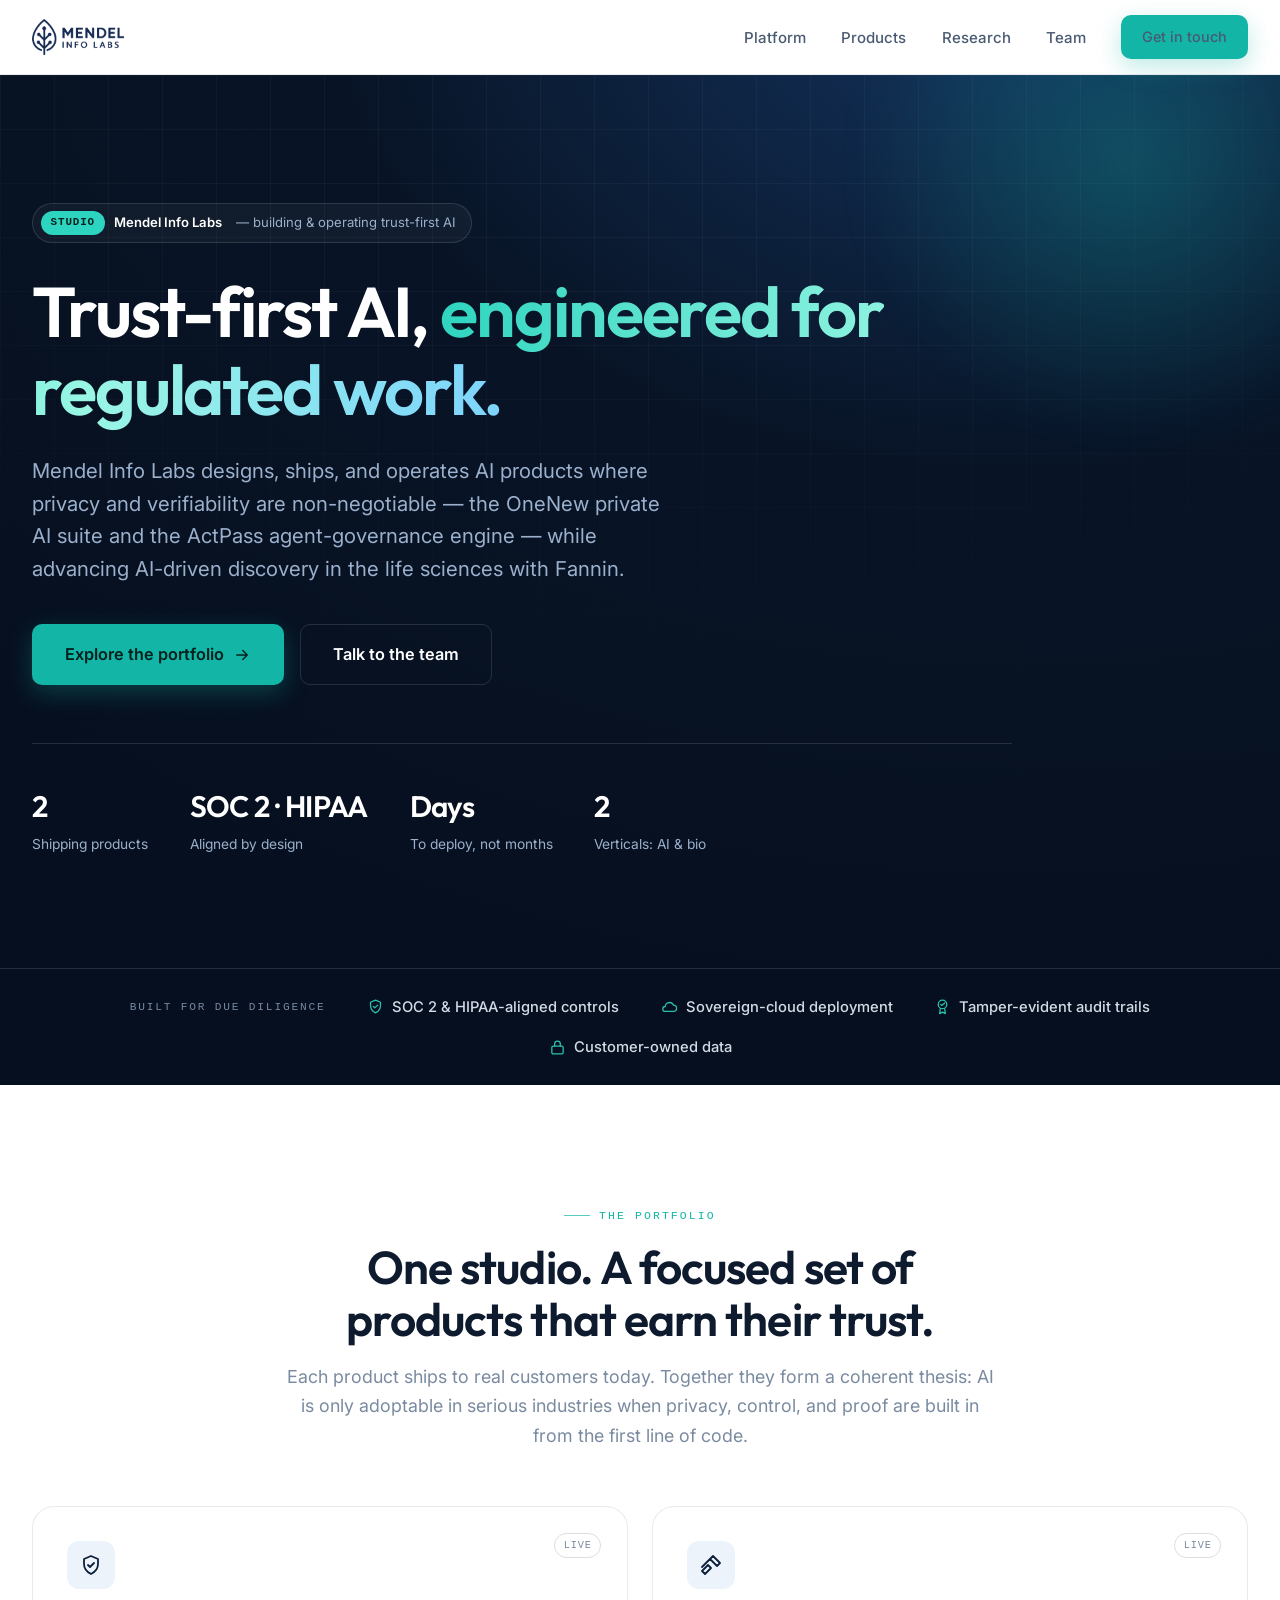
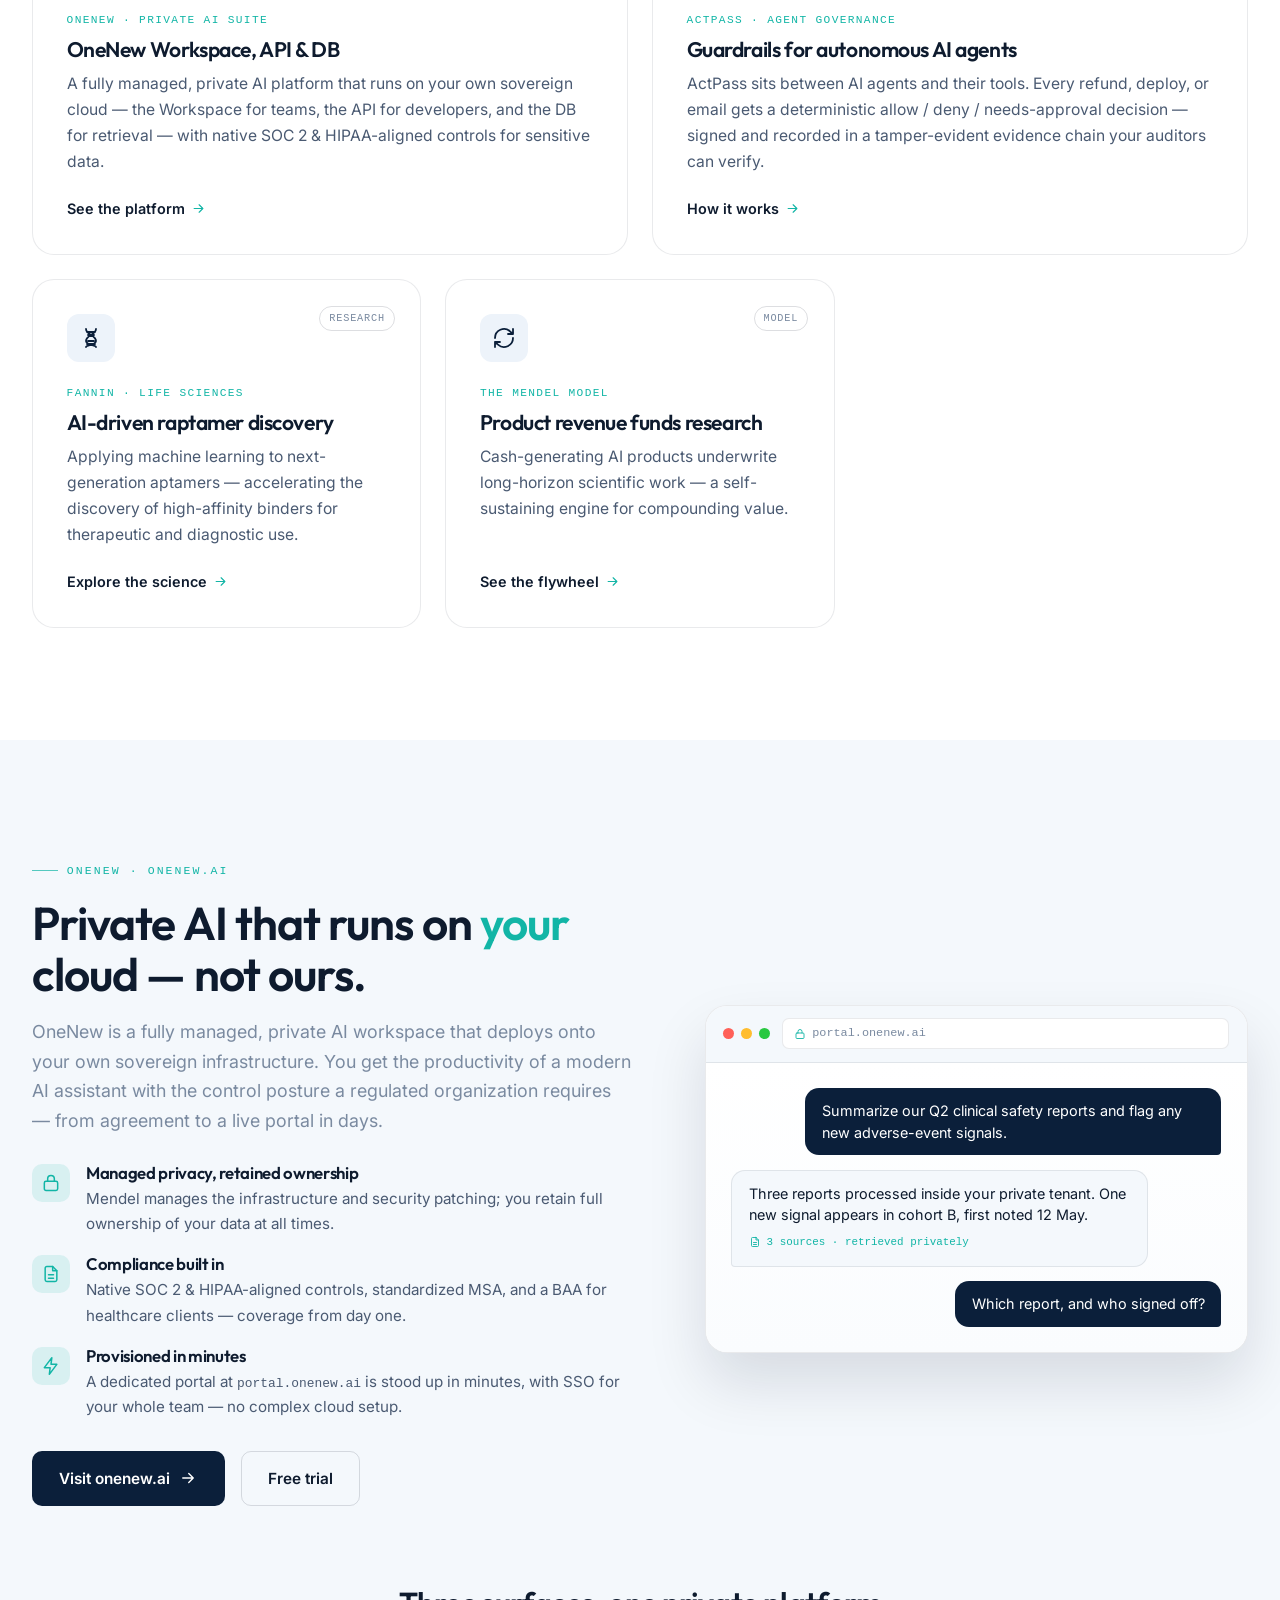
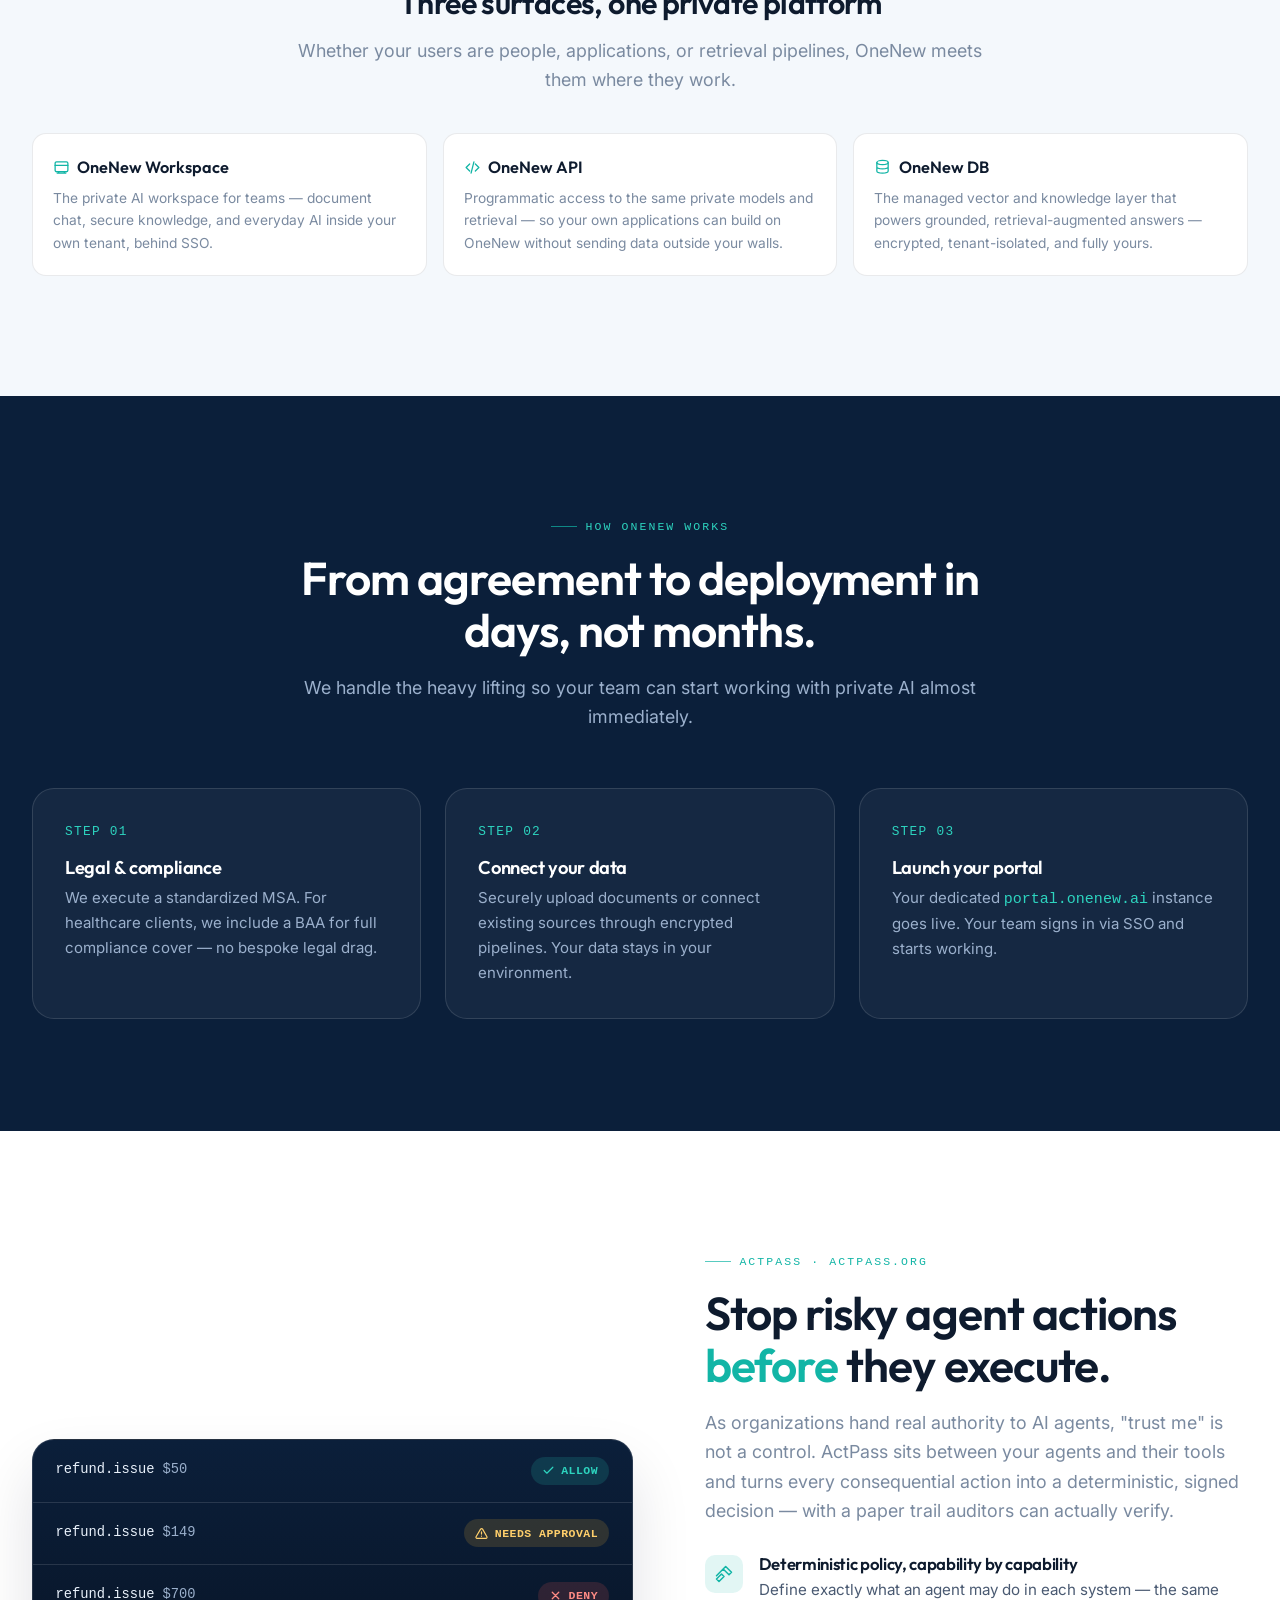
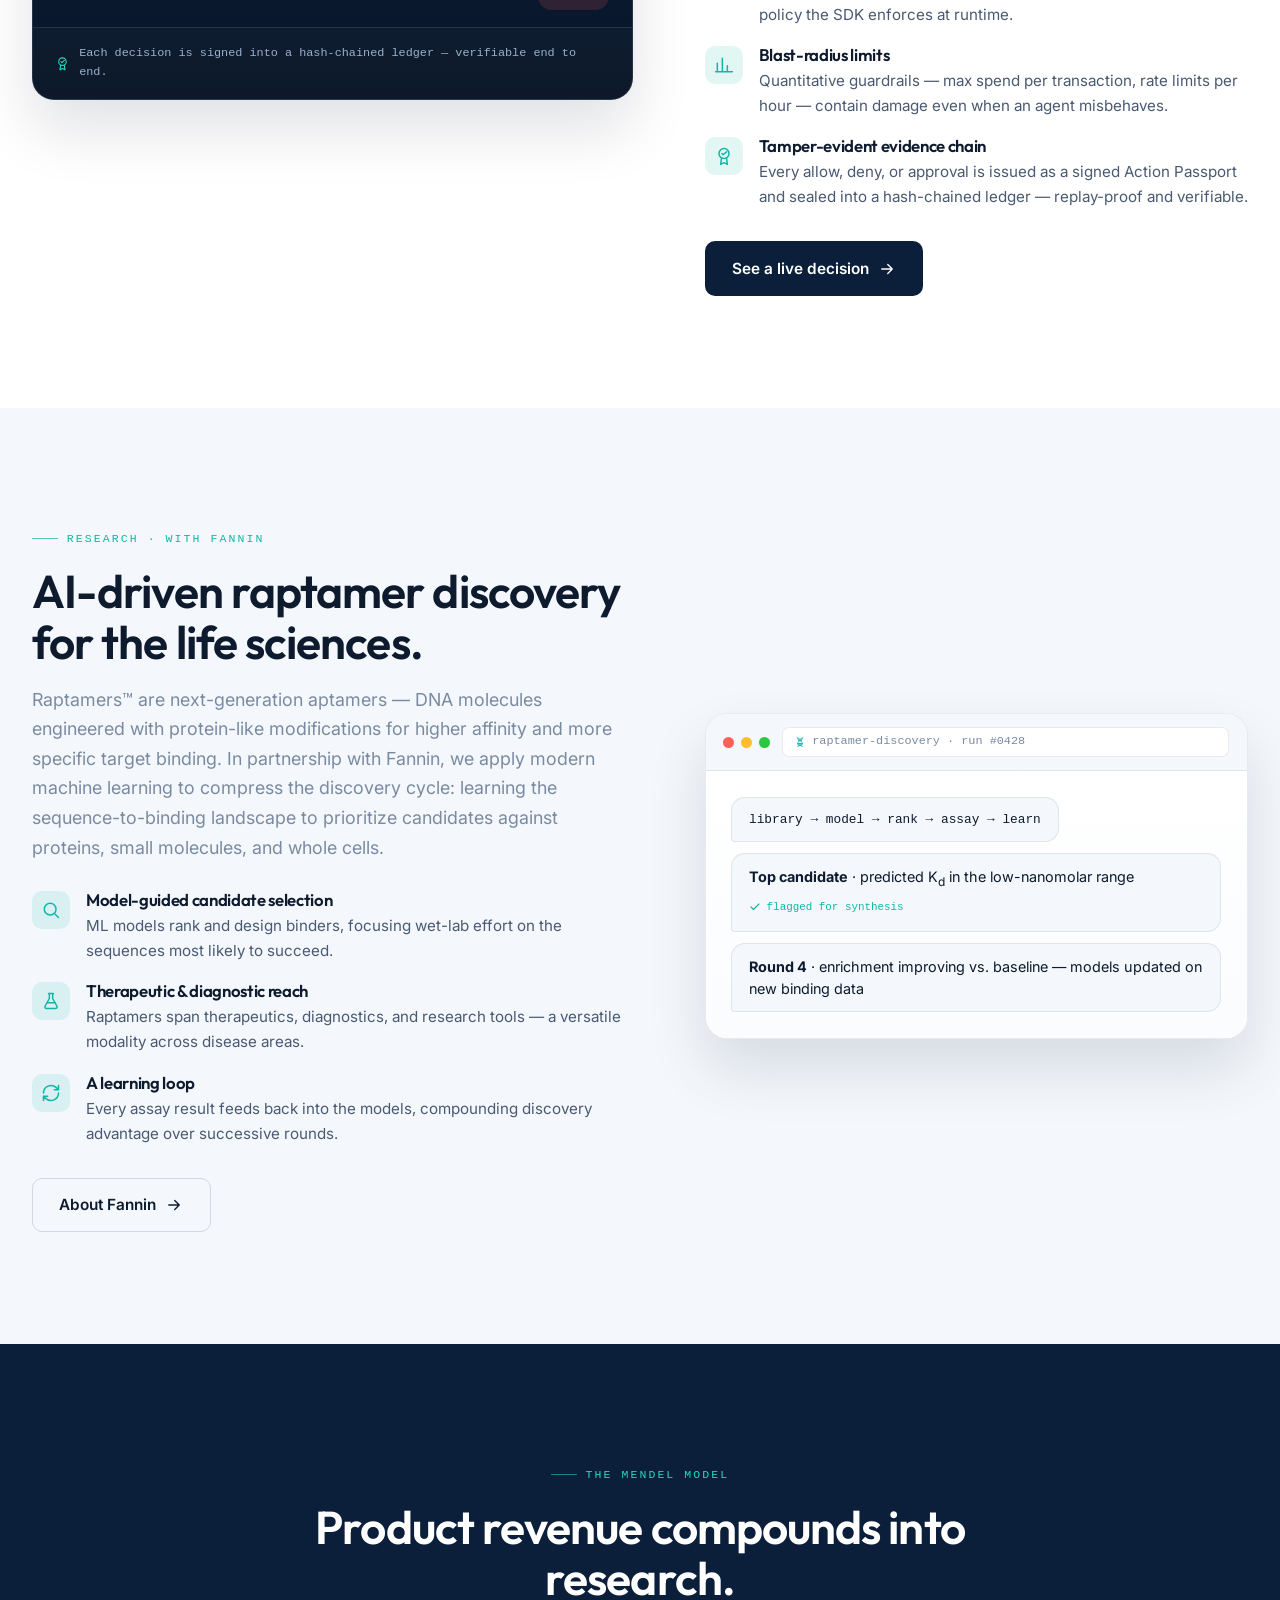
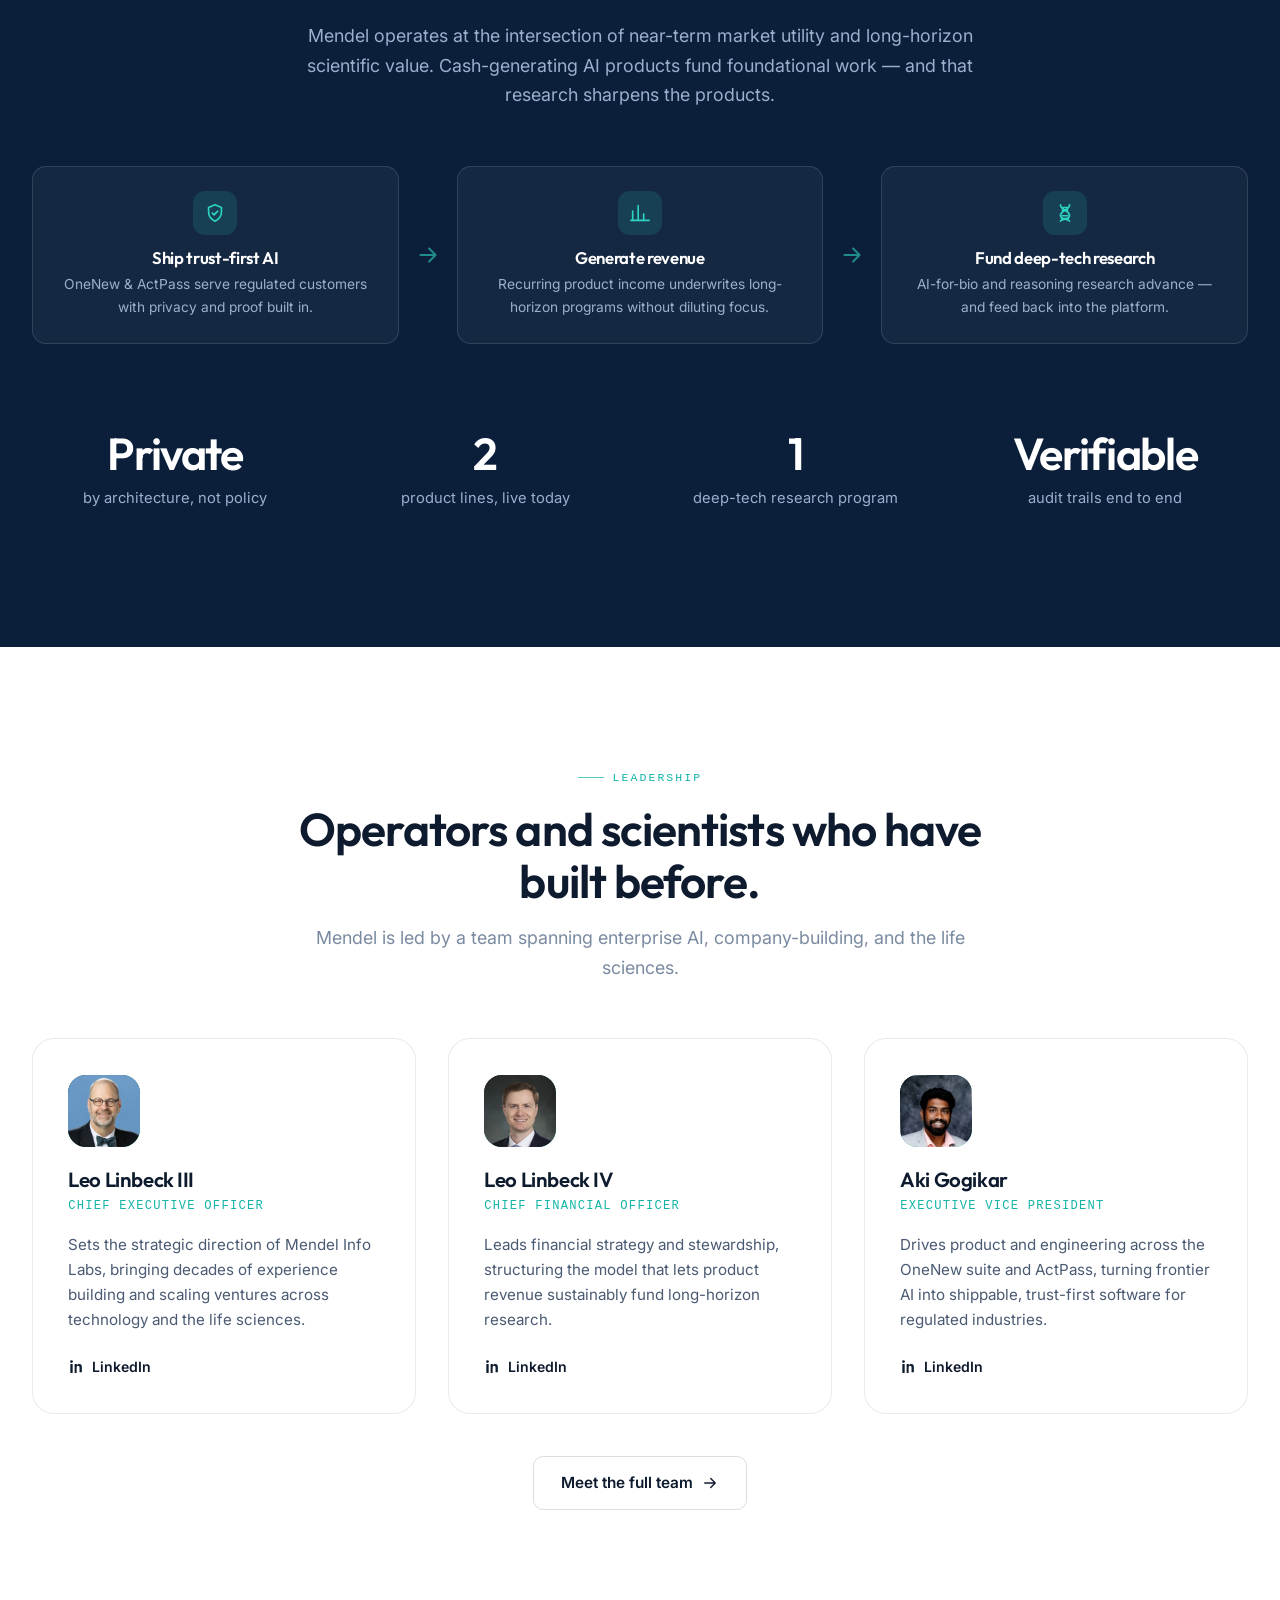
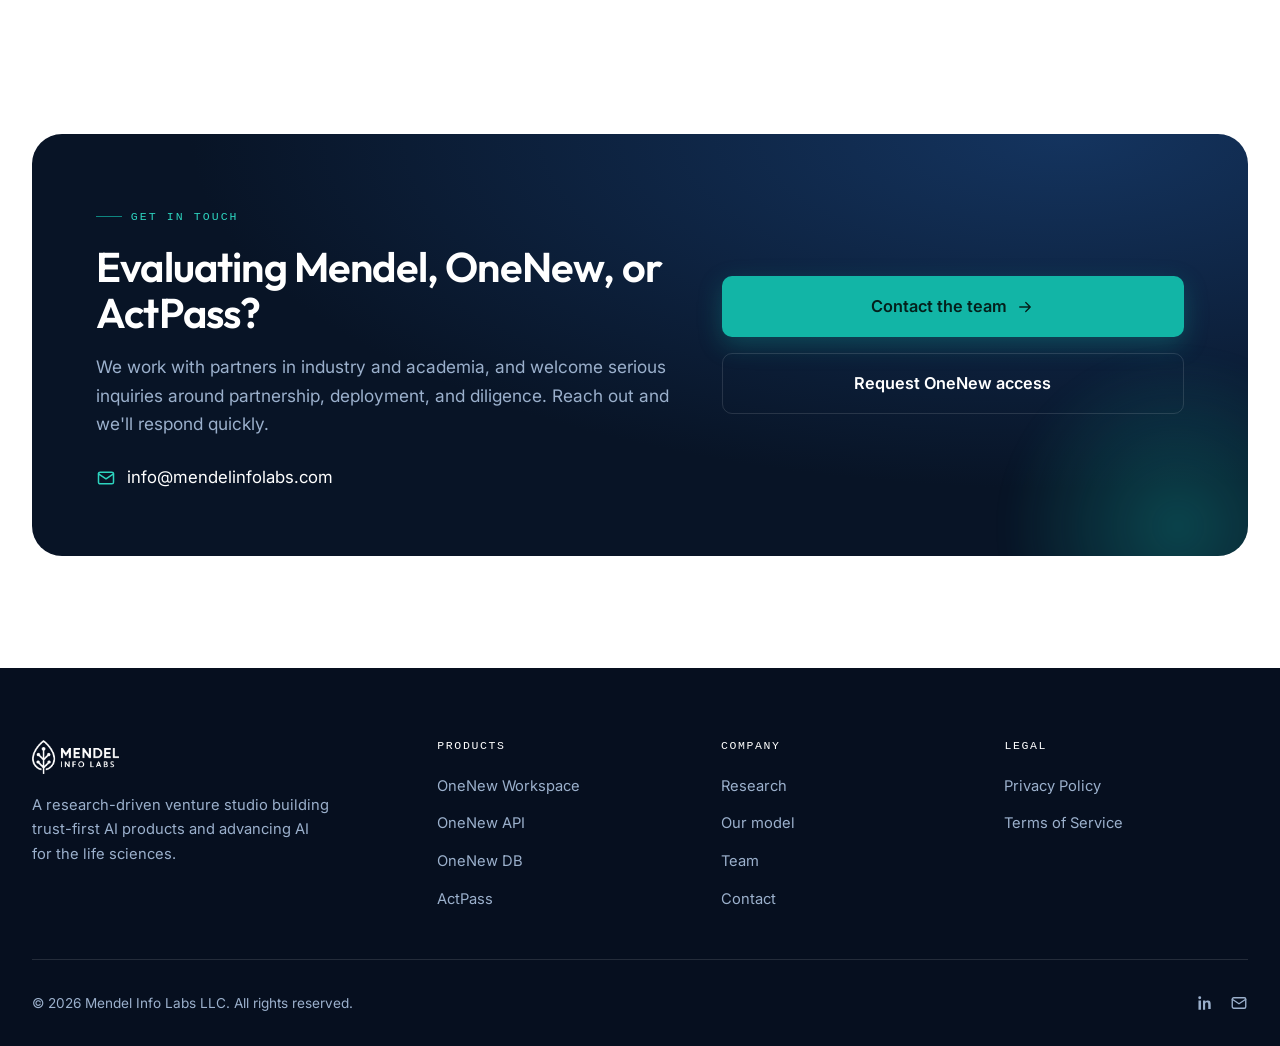
==== index.html @ 94ed28a3 "Fix hero product count and add Privacy/Terms pages - Hero stat said '3 Shipping products' while the " ====
<!DOCTYPE html>
<html lang="en">

<head>
    <meta charset="UTF-8">
    <meta name="viewport" content="width=device-width, initial-scale=1.0">
    <title>Mendel Info Labs — Private AI & Deep-Tech Bio Ventures</title>
    <meta name="description"
        content="Mendel Info Labs builds and operates trust-first AI products — the OneNew private AI suite and ActPass AI-agent governance — and advances AI-driven raptamer discovery with Fannin. Research funded by product revenue.">
    <meta property="og:title" content="Mendel Info Labs — Private AI & Deep-Tech Bio Ventures">
    <meta property="og:description"
        content="A research-driven venture studio building trust-first AI products and advancing AI for the life sciences.">
    <meta property="og:type" content="website">
    <link rel="stylesheet" href="style.css">
    <link rel="icon" type="image/png" href="favicon.png">
    <link rel="apple-touch-icon" href="apple-touch-icon.png">
    <link rel="preconnect" href="https://fonts.googleapis.com">
    <link rel="preconnect" href="https://fonts.gstatic.com" crossorigin>
    <link
        href="https://fonts.googleapis.com/css2?family=Inter:wght@300;400;500;600;700&family=Outfit:wght@400;500;600;700&display=swap"
        rel="stylesheet">
</head>

<body>
    <!-- ===== SVG icon sprite ===== -->
    <svg width="0" height="0" style="position:absolute" aria-hidden="true">
        <defs>
            <symbol id="i-shield" viewBox="0 0 24 24" fill="none" stroke="currentColor" stroke-width="1.8" stroke-linecap="round" stroke-linejoin="round"><path d="M12 3l7 3v5c0 4.5-3 8-7 10-4-2-7-5.5-7-10V6l7-3z"/><path d="M9 12l2 2 4-4"/></symbol>
            <symbol id="i-workspace" viewBox="0 0 24 24" fill="none" stroke="currentColor" stroke-width="1.8" stroke-linecap="round" stroke-linejoin="round"><rect x="3" y="4" width="18" height="14" rx="2"/><path d="M3 9h18M8 18v2M16 18v2M6 20h12"/></symbol>
            <symbol id="i-api" viewBox="0 0 24 24" fill="none" stroke="currentColor" stroke-width="1.8" stroke-linecap="round" stroke-linejoin="round"><path d="M8 7l-5 5 5 5M16 7l5 5-5 5M14 4l-4 16"/></symbol>
            <symbol id="i-db" viewBox="0 0 24 24" fill="none" stroke="currentColor" stroke-width="1.8" stroke-linecap="round" stroke-linejoin="round"><ellipse cx="12" cy="5" rx="8" ry="3"/><path d="M4 5v6c0 1.66 3.58 3 8 3s8-1.34 8-3V5M4 11v6c0 1.66 3.58 3 8 3s8-1.34 8-3v-6"/></symbol>
            <symbol id="i-gavel" viewBox="0 0 24 24" fill="none" stroke="currentColor" stroke-width="1.8" stroke-linecap="round" stroke-linejoin="round"><path d="M14 3l7 7-3 3-7-7 3-3zM11 6l-8 8M9 12l3 3-6 6-3-3 6-6z"/></symbol>
            <symbol id="i-dna" viewBox="0 0 24 24" fill="none" stroke="currentColor" stroke-width="1.8" stroke-linecap="round" stroke-linejoin="round"><path d="M7 3c0 6 10 6 10 12M17 3c0 6-10 6-10 12M7 21c0-2 10-2 10-6M17 21c0-2-10-2-10-6M8 6h8M9 9h6M9 15h6M8 18h8"/></symbol>
            <symbol id="i-lock" viewBox="0 0 24 24" fill="none" stroke="currentColor" stroke-width="1.8" stroke-linecap="round" stroke-linejoin="round"><rect x="4" y="10" width="16" height="11" rx="2"/><path d="M8 10V7a4 4 0 018 0v3"/></symbol>
            <symbol id="i-cloud" viewBox="0 0 24 24" fill="none" stroke="currentColor" stroke-width="1.8" stroke-linecap="round" stroke-linejoin="round"><path d="M17.5 19a4.5 4.5 0 000-9 6 6 0 00-11.5 2A3.5 3.5 0 006 19h11.5z"/></symbol>
            <symbol id="i-bolt" viewBox="0 0 24 24" fill="none" stroke="currentColor" stroke-width="1.8" stroke-linecap="round" stroke-linejoin="round"><path d="M13 2L4 14h7l-1 8 9-12h-7l1-8z"/></symbol>
            <symbol id="i-key" viewBox="0 0 24 24" fill="none" stroke="currentColor" stroke-width="1.8" stroke-linecap="round" stroke-linejoin="round"><circle cx="8" cy="15" r="4"/><path d="M10.8 12.2L20 3M17 6l2 2M14 9l2 2"/></symbol>
            <symbol id="i-doc" viewBox="0 0 24 24" fill="none" stroke="currentColor" stroke-width="1.8" stroke-linecap="round" stroke-linejoin="round"><path d="M14 3H7a2 2 0 00-2 2v14a2 2 0 002 2h10a2 2 0 002-2V8l-5-5z"/><path d="M14 3v5h5M9 13h6M9 17h6"/></symbol>
            <symbol id="i-search" viewBox="0 0 24 24" fill="none" stroke="currentColor" stroke-width="1.8" stroke-linecap="round" stroke-linejoin="round"><circle cx="11" cy="11" r="7"/><path d="M21 21l-4-4"/></symbol>
            <symbol id="i-link" viewBox="0 0 24 24" fill="none" stroke="currentColor" stroke-width="1.8" stroke-linecap="round" stroke-linejoin="round"><path d="M10 13a5 5 0 007 0l3-3a5 5 0 00-7-7l-1.5 1.5M14 11a5 5 0 00-7 0l-3 3a5 5 0 007 7l1.5-1.5"/></symbol>
            <symbol id="i-check" viewBox="0 0 24 24" fill="none" stroke="currentColor" stroke-width="2.2" stroke-linecap="round" stroke-linejoin="round"><path d="M20 6L9 17l-5-5"/></symbol>
            <symbol id="i-warn" viewBox="0 0 24 24" fill="none" stroke="currentColor" stroke-width="2.2" stroke-linecap="round" stroke-linejoin="round"><path d="M12 9v4M12 17h.01M10.3 3.9L2 18a2 2 0 001.7 3h16.6a2 2 0 001.7-3L14 3.9a2 2 0 00-3.5 0z"/></symbol>
            <symbol id="i-x" viewBox="0 0 24 24" fill="none" stroke="currentColor" stroke-width="2.4" stroke-linecap="round" stroke-linejoin="round"><path d="M18 6L6 18M6 6l12 12"/></symbol>
            <symbol id="i-seal" viewBox="0 0 24 24" fill="none" stroke="currentColor" stroke-width="1.8" stroke-linecap="round" stroke-linejoin="round"><circle cx="12" cy="9" r="6"/><path d="M9 14.5L8 22l4-2 4 2-1-7.5M9.5 9l1.5 1.5L15 7"/></symbol>
            <symbol id="i-arrow" viewBox="0 0 24 24" fill="none" stroke="currentColor" stroke-width="1.8" stroke-linecap="round" stroke-linejoin="round"><path d="M5 12h14M13 6l6 6-6 6"/></symbol>
            <symbol id="i-mail" viewBox="0 0 24 24" fill="none" stroke="currentColor" stroke-width="1.8" stroke-linecap="round" stroke-linejoin="round"><rect x="3" y="5" width="18" height="14" rx="2"/><path d="M3 7l9 6 9-6"/></symbol>
            <symbol id="i-menu" viewBox="0 0 24 24" fill="none" stroke="currentColor" stroke-width="2" stroke-linecap="round"><path d="M4 7h16M4 12h16M4 17h16"/></symbol>
            <symbol id="i-flask" viewBox="0 0 24 24" fill="none" stroke="currentColor" stroke-width="1.8" stroke-linecap="round" stroke-linejoin="round"><path d="M9 3h6M10 3v6L5 18a2 2 0 002 3h10a2 2 0 002-3l-5-9V3"/><path d="M7.5 14h9"/></symbol>
            <symbol id="i-chart" viewBox="0 0 24 24" fill="none" stroke="currentColor" stroke-width="1.8" stroke-linecap="round" stroke-linejoin="round"><path d="M4 20V10M10 20V4M16 20v-7M22 20H2"/></symbol>
            <symbol id="i-users" viewBox="0 0 24 24" fill="none" stroke="currentColor" stroke-width="1.8" stroke-linecap="round" stroke-linejoin="round"><circle cx="9" cy="8" r="3.5"/><path d="M3 20a6 6 0 0112 0M16 5.5a3.5 3.5 0 010 6.5M18 20a6 6 0 00-3-5"/></symbol>
            <symbol id="i-li" viewBox="0 0 24 24" fill="currentColor"><path d="M6.94 5A1.94 1.94 0 113 5a1.94 1.94 0 013.94 0zM3.3 8.5h3.28V21H3.3V8.5zM9.36 8.5h3.14v1.71h.05c.44-.83 1.5-1.71 3.1-1.71 3.32 0 3.93 2.18 3.93 5v6.5h-3.28v-5.76c0-1.37-.02-3.14-1.91-3.14-1.92 0-2.21 1.5-2.21 3.04V21H9.36V8.5z"/></symbol>
            <symbol id="i-refresh" viewBox="0 0 24 24" fill="none" stroke="currentColor" stroke-width="1.8" stroke-linecap="round" stroke-linejoin="round"><path d="M3 12a9 9 0 0115-6.7L21 8M21 3v5h-5M21 12a9 9 0 01-15 6.7L3 16M3 21v-5h5"/></symbol>
        </defs>
    </svg>

    <header id="site-header">
        <nav class="container">
            <a href="index.html" class="logo" aria-label="Mendel Info Labs home">
                <img src="logo.png" alt="Mendel Info Labs">
            </a>
            <button class="nav-toggle" id="nav-toggle" aria-label="Toggle menu" aria-expanded="false">
                <svg><use href="#i-menu"/></svg>
            </button>
            <ul class="nav-links" id="nav-links">
                <li><a href="#platform">Platform</a></li>
                <li><a href="#products">Products</a></li>
                <li><a href="#research">Research</a></li>
                <li><a href="team.html">Team</a></li>
                <li><a href="#contact" class="btn btn-primary">Get in touch</a></li>
            </ul>
        </nav>
    </header>

    <main>
        <!-- ===== HERO ===== -->
        <section class="hero">
            <div class="container">
                <div class="hero-inner">
                    <span class="hero-badge">
                        <span class="tag">Studio</span>
                        <b>Mendel Info Labs</b><span class="badge-tail">&nbsp;— building &amp; operating trust-first AI</span>
                    </span>
                    <h1>Trust-first AI, <span class="grad">engineered for regulated work.</span></h1>
                    <p class="lead">Mendel Info Labs designs, ships, and operates AI products where privacy and
                        verifiability are non-negotiable — the OneNew private AI suite and the ActPass agent-governance
                        engine — while advancing AI-driven discovery in the life sciences with Fannin.</p>
                    <div class="hero-btns">
                        <a href="#products" class="btn btn-primary btn-lg">Explore the portfolio <svg><use href="#i-arrow"/></svg></a>
                        <a href="#contact" class="btn btn-ghost btn-lg">Talk to the team</a>
                    </div>
                    <div class="hero-meta">
                        <div class="item"><div class="k">2</div><div class="v">Shipping products</div></div>
                        <div class="item"><div class="k">SOC&nbsp;2 · HIPAA</div><div class="v">Aligned by design</div></div>
                        <div class="item"><div class="k">Days</div><div class="v">To deploy, not months</div></div>
                        <div class="item"><div class="k">2</div><div class="v">Verticals: AI &amp; bio</div></div>
                    </div>
                </div>
            </div>
        </section>

        <!-- ===== TRUST STRIP ===== -->
        <div class="trust">
            <div class="container">
                <span class="lbl">Built for due diligence</span>
                <span class="badge"><svg><use href="#i-shield"/></svg> SOC 2 &amp; HIPAA-aligned controls</span>
                <span class="badge"><svg><use href="#i-cloud"/></svg> Sovereign-cloud deployment</span>
                <span class="badge"><svg><use href="#i-seal"/></svg> Tamper-evident audit trails</span>
                <span class="badge"><svg><use href="#i-lock"/></svg> Customer-owned data</span>
            </div>
        </div>

        <!-- ===== PORTFOLIO ===== -->
        <section id="products" class="section">
            <div class="container">
                <div class="section-head center reveal">
                    <span class="eyebrow">The portfolio</span>
                    <h2>One studio. A focused set of products that earn their trust.</h2>
                    <p>Each product ships to real customers today. Together they form a coherent thesis: AI is only
                        adoptable in serious industries when privacy, control, and proof are built in from the first line
                        of code.</p>
                </div>
                <div class="portfolio-grid">
                    <a href="#platform" class="pf-card wide reveal">
                        <span class="pf-tag">Live</span>
                        <div class="pf-icon"><svg><use href="#i-shield"/></svg></div>
                        <span class="kicker">OneNew · Private AI Suite</span>
                        <h3>OneNew Workspace, API &amp; DB</h3>
                        <p>A fully managed, private AI platform that runs on your own sovereign cloud — the Workspace for
                            teams, the API for developers, and the DB for retrieval — with native SOC 2 &amp;
                            HIPAA-aligned controls for sensitive data.</p>
                        <span class="pf-foot">See the platform <svg><use href="#i-arrow"/></svg></span>
                    </a>
                    <a href="#actpass" class="pf-card wide reveal">
                        <span class="pf-tag">Live</span>
                        <div class="pf-icon"><svg><use href="#i-gavel"/></svg></div>
                        <span class="kicker">ActPass · Agent Governance</span>
                        <h3>Guardrails for autonomous AI agents</h3>
                        <p>ActPass sits between AI agents and their tools. Every refund, deploy, or email gets a
                            deterministic allow / deny / needs-approval decision — signed and recorded in a
                            tamper-evident evidence chain your auditors can verify.</p>
                        <span class="pf-foot">How it works <svg><use href="#i-arrow"/></svg></span>
                    </a>
                    <a href="#research" class="pf-card reveal">
                        <span class="pf-tag">Research</span>
                        <div class="pf-icon"><svg><use href="#i-dna"/></svg></div>
                        <span class="kicker">Fannin · Life Sciences</span>
                        <h3>AI-driven raptamer discovery</h3>
                        <p>Applying machine learning to next-generation aptamers — accelerating the discovery of
                            high-affinity binders for therapeutic and diagnostic use.</p>
                        <span class="pf-foot">Explore the science <svg><use href="#i-arrow"/></svg></span>
                    </a>
                    <a href="#model" class="pf-card reveal">
                        <span class="pf-tag">Model</span>
                        <div class="pf-icon"><svg><use href="#i-refresh"/></svg></div>
                        <span class="kicker">The Mendel model</span>
                        <h3>Product revenue funds research</h3>
                        <p>Cash-generating AI products underwrite long-horizon scientific work — a self-sustaining engine
                            for compounding value.</p>
                        <span class="pf-foot">See the flywheel <svg><use href="#i-arrow"/></svg></span>
                    </a>
                </div>
            </div>
        </section>

        <!-- ===== ONENEW PLATFORM ===== -->
        <section id="platform" class="section" style="background:var(--bg-soft);">
            <div class="container">
                <div class="split">
                    <div class="split-text reveal">
                        <span class="eyebrow">OneNew · onenew.ai</span>
                        <h2 style="font-size:clamp(1.9rem,3.6vw,2.9rem);margin-bottom:1rem;">Private AI that runs on
                            <em style="font-style:normal;color:var(--teal);">your</em> cloud — not ours.</h2>
                        <p style="font-size:1.12rem;color:var(--muted);">OneNew is a fully managed, private AI workspace
                            that deploys onto your own sovereign infrastructure. You get the productivity of a modern AI
                            assistant with the control posture a regulated organization requires — from agreement to a
                            live portal in days.</p>
                        <div class="feature-list">
                            <div class="fl">
                                <div class="ic"><svg><use href="#i-lock"/></svg></div>
                                <div><h4>Managed privacy, retained ownership</h4><p>Mendel manages the infrastructure and
                                    security patching; you retain full ownership of your data at all times.</p></div>
                            </div>
                            <div class="fl">
                                <div class="ic"><svg><use href="#i-doc"/></svg></div>
                                <div><h4>Compliance built in</h4><p>Native SOC 2 &amp; HIPAA-aligned controls, standardized
                                    MSA, and a BAA for healthcare clients — coverage from day one.</p></div>
                            </div>
                            <div class="fl">
                                <div class="ic"><svg><use href="#i-bolt"/></svg></div>
                                <div><h4>Provisioned in minutes</h4><p>A dedicated portal at <code style="font-family:var(--font-mono);font-size:0.85em;">portal.onenew.ai</code>
                                    is stood up in minutes, with SSO for your whole team — no complex cloud setup.</p></div>
                            </div>
                        </div>
                        <div style="margin-top:2rem;display:flex;gap:1rem;flex-wrap:wrap;">
                            <a href="https://www.onenew.ai/" class="btn btn-dark" target="_blank" rel="noopener">Visit onenew.ai <svg><use href="#i-arrow"/></svg></a>
                            <a href="https://www.onenew.ai/demo" class="btn btn-ghost" target="_blank" rel="noopener">Free trial</a>
                        </div>
                    </div>
                    <div class="split-visual reveal">
                        <div class="window">
                            <div class="win-bar">
                                <div class="win-dots"><span></span><span></span><span></span></div>
                                <div class="win-url"><svg><use href="#i-lock"/></svg> portal.onenew.ai</div>
                            </div>
                            <div class="win-body">
                                <div class="bubble u">Summarize our Q2 clinical safety reports and flag any new adverse-event signals.</div>
                                <div class="bubble a">Three reports processed inside your private tenant. One new signal
                                    appears in cohort B, first noted 12 May.
                                    <span class="cite"><svg><use href="#i-doc"/></svg> 3 sources · retrieved privately</span>
                                </div>
                                <div class="bubble u">Which report, and who signed off?</div>
                            </div>
                        </div>
                    </div>
                </div>

                <!-- Sub-products -->
                <div style="margin-top:5rem;" class="reveal">
                    <div class="section-head center" style="margin-bottom:2.4rem;">
                        <h2 style="font-size:1.9rem;">Three surfaces, one private platform</h2>
                        <p>Whether your users are people, applications, or retrieval pipelines, OneNew meets them where
                            they work.</p>
                    </div>
                    <div class="subproducts">
                        <div class="subproduct">
                            <div class="nm"><svg><use href="#i-workspace"/></svg> OneNew Workspace</div>
                            <p>The private AI workspace for teams — document chat, secure knowledge, and everyday AI
                                inside your own tenant, behind SSO.</p>
                        </div>
                        <div class="subproduct">
                            <div class="nm"><svg><use href="#i-api"/></svg> OneNew API</div>
                            <p>Programmatic access to the same private models and retrieval — so your own applications can
                                build on OneNew without sending data outside your walls.</p>
                        </div>
                        <div class="subproduct">
                            <div class="nm"><svg><use href="#i-db"/></svg> OneNew DB</div>
                            <p>The managed vector and knowledge layer that powers grounded, retrieval-augmented answers —
                                encrypted, tenant-isolated, and fully yours.</p>
                        </div>
                    </div>
                </div>
            </div>
        </section>

        <!-- ===== ONENEW: HOW IT WORKS (dark) ===== -->
        <section class="section on-dark">
            <div class="container">
                <div class="section-head center reveal">
                    <span class="eyebrow">How OneNew works</span>
                    <h2>From agreement to deployment in days, not months.</h2>
                    <p>We handle the heavy lifting so your team can start working with private AI almost immediately.</p>
                </div>
                <div class="steps">
                    <div class="step reveal">
                        <div class="num">STEP 01</div>
                        <h4>Legal &amp; compliance</h4>
                        <p>We execute a standardized MSA. For healthcare clients, we include a BAA for full compliance
                            cover — no bespoke legal drag.</p>
                    </div>
                    <div class="step reveal">
                        <div class="num">STEP 02</div>
                        <h4>Connect your data</h4>
                        <p>Securely upload documents or connect existing sources through encrypted pipelines. Your data
                            stays in your environment.</p>
                    </div>
                    <div class="step reveal">
                        <div class="num">STEP 03</div>
                        <h4>Launch your portal</h4>
                        <p>Your dedicated <code style="font-family:var(--font-mono);color:var(--teal-bright);">portal.onenew.ai</code>
                            instance goes live. Your team signs in via SSO and starts working.</p>
                    </div>
                </div>
            </div>
        </section>

        <!-- ===== ACTPASS ===== -->
        <section id="actpass" class="section">
            <div class="container">
                <div class="split reverse">
                    <div class="split-visual reveal">
                        <div class="decision">
                            <div class="row">
                                <span><span class="action">refund.issue</span><span class="amt">$50</span></span>
                                <span class="verdict allow"><svg><use href="#i-check"/></svg> Allow</span>
                            </div>
                            <div class="row">
                                <span><span class="action">refund.issue</span><span class="amt">$149</span></span>
                                <span class="verdict review"><svg><use href="#i-warn"/></svg> Needs approval</span>
                            </div>
                            <div class="row">
                                <span><span class="action">refund.issue</span><span class="amt">$700</span></span>
                                <span class="verdict deny"><svg><use href="#i-x"/></svg> Deny</span>
                            </div>
                            <div class="foot">
                                <svg><use href="#i-seal"/></svg> Each decision is signed into a hash-chained ledger — verifiable end to end.
                            </div>
                        </div>
                    </div>
                    <div class="split-text reveal">
                        <span class="eyebrow">ActPass · actpass.org</span>
                        <h2 style="font-size:clamp(1.9rem,3.6vw,2.9rem);margin-bottom:1rem;">Stop risky agent actions
                            <em style="font-style:normal;color:var(--teal);">before</em> they execute.</h2>
                        <p style="font-size:1.12rem;color:var(--muted);">As organizations hand real authority to AI
                            agents, "trust me" is not a control. ActPass sits between your agents and their tools and
                            turns every consequential action into a deterministic, signed decision — with a paper trail
                            auditors can actually verify.</p>
                        <div class="feature-list">
                            <div class="fl">
                                <div class="ic"><svg><use href="#i-gavel"/></svg></div>
                                <div><h4>Deterministic policy, capability by capability</h4><p>Define exactly what an agent
                                    may do in each system — the same policy the SDK enforces at runtime.</p></div>
                            </div>
                            <div class="fl">
                                <div class="ic"><svg><use href="#i-chart"/></svg></div>
                                <div><h4>Blast-radius limits</h4><p>Quantitative guardrails — max spend per transaction,
                                    rate limits per hour — contain damage even when an agent misbehaves.</p></div>
                            </div>
                            <div class="fl">
                                <div class="ic"><svg><use href="#i-seal"/></svg></div>
                                <div><h4>Tamper-evident evidence chain</h4><p>Every allow, deny, or approval is issued as a
                                    signed Action Passport and sealed into a hash-chained ledger — replay-proof and
                                    verifiable.</p></div>
                            </div>
                        </div>
                        <div style="margin-top:2rem;">
                            <a href="https://www.actpass.org/" class="btn btn-dark" target="_blank" rel="noopener">See a live decision <svg><use href="#i-arrow"/></svg></a>
                        </div>
                    </div>
                </div>
            </div>
        </section>

        <!-- ===== RESEARCH / FANNIN ===== -->
        <section id="research" class="section" style="background:var(--bg-soft);">
            <div class="container">
                <div class="split">
                    <div class="split-text reveal">
                        <span class="eyebrow">Research · with Fannin</span>
                        <h2 style="font-size:clamp(1.9rem,3.6vw,2.9rem);margin-bottom:1rem;">AI-driven raptamer
                            discovery for the life sciences.</h2>
                        <p style="font-size:1.12rem;color:var(--muted);">Raptamers™ are next-generation aptamers —
                            DNA molecules engineered with protein-like modifications for higher affinity and more
                            specific target binding. In partnership with Fannin, we apply modern machine learning to
                            compress the discovery cycle: learning the sequence-to-binding landscape to prioritize
                            candidates against proteins, small molecules, and whole cells.</p>
                        <div class="feature-list">
                            <div class="fl">
                                <div class="ic"><svg><use href="#i-search"/></svg></div>
                                <div><h4>Model-guided candidate selection</h4><p>ML models rank and design binders,
                                    focusing wet-lab effort on the sequences most likely to succeed.</p></div>
                            </div>
                            <div class="fl">
                                <div class="ic"><svg><use href="#i-flask"/></svg></div>
                                <div><h4>Therapeutic &amp; diagnostic reach</h4><p>Raptamers span therapeutics,
                                    diagnostics, and research tools — a versatile modality across disease areas.</p></div>
                            </div>
                            <div class="fl">
                                <div class="ic"><svg><use href="#i-refresh"/></svg></div>
                                <div><h4>A learning loop</h4><p>Every assay result feeds back into the models, compounding
                                    discovery advantage over successive rounds.</p></div>
                            </div>
                        </div>
                        <div style="margin-top:2rem;">
                            <a href="https://www.fannininnovation.com/" class="btn btn-ghost" target="_blank" rel="noopener">About Fannin <svg><use href="#i-arrow"/></svg></a>
                        </div>
                    </div>
                    <div class="split-visual reveal">
                        <div class="window">
                            <div class="win-bar">
                                <div class="win-dots"><span></span><span></span><span></span></div>
                                <div class="win-url"><svg><use href="#i-dna"/></svg> raptamer-discovery · run&nbsp;#0428</div>
                            </div>
                            <div class="win-body" style="gap:0.7rem;">
                                <div class="bubble a" style="max-width:100%;font-family:var(--font-mono);font-size:0.8rem;">
                                    library&nbsp;→&nbsp;model&nbsp;→&nbsp;rank&nbsp;→&nbsp;assay&nbsp;→&nbsp;learn</div>
                                <div class="bubble a" style="max-width:100%;">
                                    <b style="color:var(--ink);">Top candidate</b> · predicted K<sub>d</sub> in the low-nanomolar range
                                    <span class="cite"><svg><use href="#i-check"/></svg> flagged for synthesis</span>
                                </div>
                                <div class="bubble a" style="max-width:100%;">
                                    <b style="color:var(--ink);">Round 4</b> · enrichment improving vs. baseline — models updated on new binding data</div>
                            </div>
                        </div>
                    </div>
                </div>
            </div>
        </section>

        <!-- ===== MODEL / FLYWHEEL (dark) ===== -->
        <section id="model" class="section on-dark">
            <div class="container">
                <div class="section-head center reveal">
                    <span class="eyebrow">The Mendel model</span>
                    <h2>Product revenue compounds into research.</h2>
                    <p>Mendel operates at the intersection of near-term market utility and long-horizon scientific value.
                        Cash-generating AI products fund foundational work — and that research sharpens the products.</p>
                </div>
                <div class="mission-flow reveal">
                    <div class="flow-node">
                        <div class="ic"><svg><use href="#i-shield"/></svg></div>
                        <h4>Ship trust-first AI</h4>
                        <p>OneNew &amp; ActPass serve regulated customers with privacy and proof built in.</p>
                    </div>
                    <div class="flow-arrow"><svg><use href="#i-arrow"/></svg></div>
                    <div class="flow-node">
                        <div class="ic"><svg><use href="#i-chart"/></svg></div>
                        <h4>Generate revenue</h4>
                        <p>Recurring product income underwrites long-horizon programs without diluting focus.</p>
                    </div>
                    <div class="flow-arrow"><svg><use href="#i-arrow"/></svg></div>
                    <div class="flow-node">
                        <div class="ic"><svg><use href="#i-dna"/></svg></div>
                        <h4>Fund deep-tech research</h4>
                        <p>AI-for-bio and reasoning research advance — and feed back into the platform.</p>
                    </div>
                </div>
                <div class="metrics reveal" style="margin-top:4rem;">
                    <div class="metric"><div class="big">Private</div><div class="lbl">by architecture, not policy</div></div>
                    <div class="metric"><div class="big">2</div><div class="lbl">product lines, live today</div></div>
                    <div class="metric"><div class="big">1</div><div class="lbl">deep-tech research program</div></div>
                    <div class="metric"><div class="big">Verifiable</div><div class="lbl">audit trails end to end</div></div>
                </div>
            </div>
        </section>

        <!-- ===== TEAM PREVIEW ===== -->
        <section id="team" class="section">
            <div class="container">
                <div class="section-head center reveal">
                    <span class="eyebrow">Leadership</span>
                    <h2>Operators and scientists who have built before.</h2>
                    <p>Mendel is led by a team spanning enterprise AI, company-building, and the life sciences.</p>
                </div>
                <div class="team-grid reveal">
                    <div class="team-card">
                        <div class="team-avatar"><img src="assets/leo-linbeck-iii.jpg" alt="Leo Linbeck III"></div>
                        <h3>Leo Linbeck III</h3>
                        <div class="role">Chief Executive Officer</div>
                        <p class="bio">Sets the strategic direction of Mendel Info Labs, bringing decades of experience
                            building and scaling ventures across technology and the life sciences.</p>
                        <a class="li" href="https://www.linkedin.com/in/leo-linbeck-88482127/" target="_blank" rel="noopener">
                            <svg><use href="#i-li"/></svg> LinkedIn</a>
                    </div>
                    <div class="team-card">
                        <div class="team-avatar"><img src="assets/leo-linbeck-iv.jpg" alt="Leo Linbeck IV"></div>
                        <h3>Leo Linbeck IV</h3>
                        <div class="role">Chief Financial Officer</div>
                        <p class="bio">Leads financial strategy and stewardship, structuring the model that lets product
                            revenue sustainably fund long-horizon research.</p>
                        <a class="li" href="https://www.linkedin.com/in/leo-linbeck/" target="_blank" rel="noopener">
                            <svg><use href="#i-li"/></svg> LinkedIn</a>
                    </div>
                    <div class="team-card">
                        <div class="team-avatar"><img src="assets/aki-gogikar.jpg" alt="Aki Gogikar"></div>
                        <h3>Aki Gogikar</h3>
                        <div class="role">Executive Vice President</div>
                        <p class="bio">Drives product and engineering across the OneNew suite and ActPass, turning
                            frontier AI into shippable, trust-first software for regulated industries.</p>
                        <a class="li" href="https://www.linkedin.com/in/akigogikar/" target="_blank" rel="noopener">
                            <svg><use href="#i-li"/></svg> LinkedIn</a>
                    </div>
                </div>
                <div style="text-align:center;margin-top:2.6rem;" class="reveal">
                    <a href="team.html" class="btn btn-ghost">Meet the full team <svg><use href="#i-arrow"/></svg></a>
                </div>
            </div>
        </section>

        <!-- ===== CONTACT ===== -->
        <section id="contact" class="section" style="padding-bottom:7rem;">
            <div class="container">
                <div class="contact-card reveal">
                    <div class="ci">
                        <span class="eyebrow" style="color:var(--teal-bright);">Get in touch</span>
                        <h2>Evaluating Mendel, OneNew, or ActPass?</h2>
                        <p>We work with partners in industry and academia, and welcome serious inquiries around
                            partnership, deployment, and diligence. Reach out and we'll respond quickly.</p>
                        <a class="contact-detail" href="mailto:info@mendelinfolabs.com">
                            <svg><use href="#i-mail"/></svg> info@mendelinfolabs.com</a>
                    </div>
                    <div class="contact-action">
                        <a href="mailto:info@mendelinfolabs.com?subject=Mendel%20Info%20Labs%20Inquiry" class="btn btn-primary btn-lg">Contact the team <svg><use href="#i-arrow"/></svg></a>
                        <a href="mailto:aki@onenew.ai?subject=OneNew%20Access%20Request" class="btn btn-ghost btn-lg">Request OneNew access</a>
                    </div>
                </div>
            </div>
        </section>
    </main>

    <footer>
        <div class="container">
            <div class="footer-top">
                <div class="footer-brand">
                    <img src="logo-light.png" alt="Mendel Info Labs">
                    <p>A research-driven venture studio building trust-first AI products and advancing AI for the life
                        sciences.</p>
                </div>
                <div class="footer-col">
                    <h5>Products</h5>
                    <ul>
                        <li><a href="https://www.onenew.ai/" target="_blank" rel="noopener">OneNew Workspace</a></li>
                        <li><a href="#platform">OneNew API</a></li>
                        <li><a href="#platform">OneNew DB</a></li>
                        <li><a href="https://www.actpass.org/" target="_blank" rel="noopener">ActPass</a></li>
                    </ul>
                </div>
                <div class="footer-col">
                    <h5>Company</h5>
                    <ul>
                        <li><a href="#research">Research</a></li>
                        <li><a href="#model">Our model</a></li>
                        <li><a href="team.html">Team</a></li>
                        <li><a href="#contact">Contact</a></li>
                    </ul>
                </div>
                <div class="footer-col">
                    <h5>Legal</h5>
                    <ul>
                        <li><a href="privacy.html">Privacy Policy</a></li>
                        <li><a href="terms.html">Terms of Service</a></li>
                    </ul>
                </div>
            </div>
            <div class="footer-bottom">
                <span>&copy; <span id="year">2026</span> Mendel Info Labs LLC. All rights reserved.</span>
                <div class="socials">
                    <a href="https://www.linkedin.com/in/akigogikar/" target="_blank" rel="noopener" aria-label="LinkedIn"><svg><use href="#i-li"/></svg></a>
                    <a href="mailto:info@mendelinfolabs.com" aria-label="Email"><svg><use href="#i-mail"/></svg></a>
                </div>
            </div>
        </div>
    </footer>
    <script src="main.js"></script>
</body>

</html>
---- style.css ----
/* =============================================================
   Mendel Info Labs — Design System
   Premium, due-diligence-grade static site
   ============================================================= */

:root {
    /* Brand */
    --navy-950: #060F1F;
    --navy-900: #081426;
    --navy-800: #0B1F3A;
    --navy-700: #12294A;
    --navy-600: #1B3560;

    --teal: #12B5A6;
    --teal-bright: #2DD4BF;
    --teal-soft: #99F6E4;
    --accent: #4F8BFF;

    --ink: #0E1B2E;
    --slate: #4A5A72;
    --muted: #7A8AA0;
    --line: rgba(14, 27, 46, 0.09);
    --line-strong: rgba(14, 27, 46, 0.14);

    --bg: #FFFFFF;
    --bg-soft: #F4F8FC;
    --bg-tint: #EDF3FA;

    /* On-dark */
    --d-text: #E9F1FB;
    --d-muted: #9BB0CC;
    --d-line: rgba(255, 255, 255, 0.12);
    --d-card: rgba(255, 255, 255, 0.045);

    --container: 1280px;
    --container-wide: 1400px;
    --radius: 14px;
    --radius-lg: 22px;
    --radius-xl: 30px;

    --shadow-sm: 0 1px 2px rgba(9, 20, 38, 0.06), 0 2px 6px rgba(9, 20, 38, 0.05);
    --shadow-md: 0 12px 30px rgba(9, 20, 38, 0.08);
    --shadow-lg: 0 30px 60px rgba(9, 20, 38, 0.12);
    --shadow-glow: 0 0 0 1px rgba(18, 181, 166, 0.25), 0 20px 50px rgba(18, 181, 166, 0.18);

    --ease: cubic-bezier(0.22, 0.61, 0.36, 1);
    --transition: all 0.3s var(--ease);

    --font-display: 'Outfit', -apple-system, BlinkMacSystemFont, 'Segoe UI', sans-serif;
    --font-body: 'Inter', -apple-system, BlinkMacSystemFont, 'Segoe UI', sans-serif;
    --font-mono: 'SF Mono', 'JetBrains Mono', 'Roboto Mono', ui-monospace, monospace;
}

*,
*::before,
*::after {
    margin: 0;
    padding: 0;
    box-sizing: border-box;
}

html {
    scroll-behavior: smooth;
    scroll-padding-top: 100px;
    -webkit-text-size-adjust: 100%;
}

body {
    font-family: var(--font-body);
    line-height: 1.65;
    color: var(--slate);
    background: var(--bg);
    overflow-x: hidden;
    -webkit-font-smoothing: antialiased;
    text-rendering: optimizeLegibility;
}

h1, h2, h3, h4, h5 {
    font-family: var(--font-display);
    color: var(--ink);
    line-height: 1.12;
    letter-spacing: -0.02em;
    font-weight: 600;
}

a { color: inherit; }
img, svg { display: block; max-width: 100%; }
ul { list-style: none; }

.container {
    max-width: var(--container);
    margin: 0 auto;
    padding: 0 2rem;
    width: 100%;
}

/* ---------- Shared bits ---------- */
.eyebrow {
    display: inline-flex;
    align-items: center;
    gap: 0.55rem;
    font-family: var(--font-mono);
    font-size: 0.72rem;
    font-weight: 500;
    letter-spacing: 0.18em;
    text-transform: uppercase;
    color: var(--teal);
    margin-bottom: 1.1rem;
}
.eyebrow::before {
    content: "";
    width: 26px;
    height: 1px;
    background: var(--teal);
    opacity: 0.7;
}
.on-dark .eyebrow { color: var(--teal-bright); }

.section {
    padding: 7rem 0;
    position: relative;
}
.section-sm { padding: 5rem 0; }

.on-dark {
    background: var(--navy-800);
    color: var(--d-text);
}
.on-dark h1, .on-dark h2, .on-dark h3, .on-dark h4 { color: #fff; }
.on-dark p { color: var(--d-muted); }

.section-head {
    max-width: 720px;
    margin-bottom: 3.5rem;
}
.section-head.center {
    margin-left: auto;
    margin-right: auto;
    text-align: center;
}
.section-head h2 {
    font-size: clamp(1.9rem, 3.6vw, 2.9rem);
    margin-bottom: 1rem;
}
.section-head p {
    font-size: 1.12rem;
    color: var(--muted);
}
.on-dark .section-head p { color: var(--d-muted); }

/* ---------- Buttons ---------- */
.btn {
    display: inline-flex;
    align-items: center;
    justify-content: center;
    gap: 0.55rem;
    padding: 0.85rem 1.65rem;
    border-radius: 10px;
    font-family: var(--font-body);
    font-weight: 600;
    font-size: 0.96rem;
    text-decoration: none;
    cursor: pointer;
    border: 1.5px solid transparent;
    transition: var(--transition);
    white-space: nowrap;
}
.btn svg { width: 18px; height: 18px; }
.btn-primary {
    background: var(--teal);
    color: #04201C;
    box-shadow: 0 8px 24px rgba(18, 181, 166, 0.28);
}
.btn-primary:hover {
    background: var(--teal-bright);
    transform: translateY(-2px);
    box-shadow: 0 14px 34px rgba(18, 181, 166, 0.38);
}
.btn-dark {
    background: var(--navy-800);
    color: #fff;
}
.btn-dark:hover {
    background: var(--navy-700);
    transform: translateY(-2px);
    box-shadow: var(--shadow-md);
}
.btn-ghost {
    background: transparent;
    color: var(--ink);
    border-color: var(--line-strong);
}
.btn-ghost:hover {
    border-color: var(--ink);
    background: var(--ink);
    color: #fff;
    transform: translateY(-2px);
}
.on-dark .btn-ghost,
.hero .btn-ghost,
.contact-card .btn-ghost {
    color: #fff;
    border-color: var(--d-line);
}
.on-dark .btn-ghost:hover,
.hero .btn-ghost:hover,
.contact-card .btn-ghost:hover {
    background: #fff;
    color: var(--navy-900);
    border-color: #fff;
}
.btn-lg { padding: 1rem 2rem; font-size: 1.02rem; }

.text-link {
    display: inline-flex;
    align-items: center;
    gap: 0.4rem;
    font-weight: 600;
    color: var(--teal);
    text-decoration: none;
    font-size: 0.95rem;
    transition: var(--transition);
}
.text-link svg { width: 16px; height: 16px; transition: var(--transition); }
.text-link:hover svg { transform: translateX(4px); }

/* ---------- Header ---------- */
header {
    position: sticky;
    top: 0;
    z-index: 1000;
    background: rgba(255, 255, 255, 0.82);
    backdrop-filter: saturate(180%) blur(16px);
    -webkit-backdrop-filter: saturate(180%) blur(16px);
    border-bottom: 1px solid var(--line);
    transition: box-shadow 0.3s var(--ease);
}
header.scrolled { box-shadow: 0 4px 24px rgba(9, 20, 38, 0.07); }

nav {
    display: flex;
    align-items: center;
    justify-content: space-between;
    height: 74px;
}
.logo { display: flex; align-items: center; text-decoration: none; }
/* logo.png is trimmed to its ink, so height maps 1:1 to the visible mark
   (aspect 2.55). Changing this value scales the wordmark directly. */
.logo img {
    height: 36px;
    width: auto;
    object-fit: contain;
    transition: var(--transition);
}
.logo:hover img { transform: scale(1.04); }

.nav-links {
    display: flex;
    align-items: center;
    gap: 2.2rem;
}
.nav-links a {
    text-decoration: none;
    color: var(--slate);
    font-weight: 500;
    font-size: 0.94rem;
    transition: var(--transition);
    position: relative;
}
.nav-links a:not(.btn):hover { color: var(--ink); }
.nav-links .btn { padding: 0.6rem 1.25rem; font-size: 0.9rem; }

.nav-toggle {
    display: none;
    background: none;
    border: none;
    cursor: pointer;
    padding: 0.4rem;
    color: var(--ink);
}
.nav-toggle svg { width: 26px; height: 26px; }

/* ---------- Hero ---------- */
.hero {
    position: relative;
    background: radial-gradient(120% 120% at 80% -10%, #14345F 0%, var(--navy-900) 45%, var(--navy-950) 100%);
    color: var(--d-text);
    padding: 8rem 0 7rem;
    overflow: hidden;
}
.hero::before {
    content: "";
    position: absolute;
    inset: 0;
    background-image:
        linear-gradient(rgba(255, 255, 255, 0.035) 1px, transparent 1px),
        linear-gradient(90deg, rgba(255, 255, 255, 0.035) 1px, transparent 1px);
    background-size: 54px 54px;
    mask-image: radial-gradient(120% 90% at 50% 0%, #000 30%, transparent 78%);
    -webkit-mask-image: radial-gradient(120% 90% at 50% 0%, #000 30%, transparent 78%);
}
.hero::after {
    content: "";
    position: absolute;
    width: 620px;
    height: 620px;
    right: -160px;
    top: -220px;
    background: radial-gradient(circle, rgba(18, 181, 166, 0.28) 0%, transparent 62%);
    filter: blur(20px);
    pointer-events: none;
}
.hero .container { position: relative; z-index: 2; }
.hero-inner { max-width: 980px; }

.hero-badge {
    display: inline-flex;
    align-items: center;
    gap: 0.6rem;
    padding: 0.42rem 0.95rem 0.42rem 0.5rem;
    border: 1px solid var(--d-line);
    border-radius: 100px;
    background: rgba(255, 255, 255, 0.04);
    font-size: 0.82rem;
    color: var(--d-muted);
    margin-bottom: 1.8rem;
}
.hero-badge b { color: #fff; font-weight: 600; }
.hero-badge .tag {
    font-family: var(--font-mono);
    font-size: 0.68rem;
    letter-spacing: 0.08em;
    color: #04201C;
    background: var(--teal-bright);
    padding: 0.2rem 0.6rem;
    border-radius: 100px;
    text-transform: uppercase;
    font-weight: 600;
}
.hero h1 {
    color: #fff;
    font-size: clamp(2.5rem, 6vw, 4.4rem);
    font-weight: 600;
    letter-spacing: -0.03em;
    margin-bottom: 1.6rem;
}
.hero h1 .grad {
    background: linear-gradient(100deg, var(--teal-bright) 0%, var(--teal-soft) 55%, #7DD3FC 100%);
    -webkit-background-clip: text;
    background-clip: text;
    -webkit-text-fill-color: transparent;
}
.hero p.lead {
    font-size: 1.28rem;
    line-height: 1.6;
    color: var(--d-muted);
    max-width: 640px;
    margin-bottom: 2.4rem;
}
.hero-btns { display: flex; gap: 1rem; flex-wrap: wrap; }

.hero-meta {
    display: flex;
    flex-wrap: wrap;
    gap: 2.6rem;
    margin-top: 3.6rem;
    padding-top: 2.4rem;
    border-top: 1px solid var(--d-line);
}
.hero-meta .item .k {
    font-family: var(--font-display);
    font-size: 1.85rem;
    font-weight: 600;
    color: #fff;
    letter-spacing: -0.02em;
}
.hero-meta .item .v {
    font-size: 0.86rem;
    color: var(--d-muted);
    margin-top: 0.15rem;
}

/* ---------- Trust strip ---------- */
.trust {
    background: var(--navy-950);
    border-top: 1px solid var(--d-line);
    padding: 1.6rem 0;
}
.trust .container {
    display: flex;
    align-items: center;
    justify-content: center;
    flex-wrap: wrap;
    gap: 1rem 2.6rem;
}
.trust .lbl {
    font-family: var(--font-mono);
    font-size: 0.7rem;
    letter-spacing: 0.16em;
    text-transform: uppercase;
    color: var(--d-muted);
    opacity: 0.75;
}
.trust .badge {
    display: inline-flex;
    align-items: center;
    gap: 0.5rem;
    color: var(--d-text);
    font-weight: 500;
    font-size: 0.92rem;
    opacity: 0.9;
}
.trust .badge svg { width: 17px; height: 17px; color: var(--teal-bright); }

/* ---------- Portfolio cards ---------- */
.portfolio-grid {
    display: grid;
    grid-template-columns: repeat(12, 1fr);
    gap: 1.5rem;
}
.pf-card {
    grid-column: span 4;
    background: var(--bg);
    border: 1px solid var(--line);
    border-radius: var(--radius-lg);
    padding: 2.1rem;
    display: flex;
    flex-direction: column;
    text-decoration: none;
    color: inherit;
    transition: var(--transition);
    position: relative;
    overflow: hidden;
}
.pf-card.wide { grid-column: span 6; }
.pf-card::after {
    content: "";
    position: absolute;
    inset: 0;
    border-radius: inherit;
    box-shadow: inset 0 0 0 1.5px transparent;
    transition: var(--transition);
    pointer-events: none;
}
.pf-card:hover {
    transform: translateY(-6px);
    box-shadow: var(--shadow-lg);
    border-color: transparent;
}
.pf-card:hover::after { box-shadow: inset 0 0 0 1.5px rgba(18, 181, 166, 0.35); }
.pf-icon {
    width: 48px;
    height: 48px;
    border-radius: 12px;
    display: grid;
    place-items: center;
    background: var(--bg-tint);
    color: var(--navy-800);
    margin-bottom: 1.4rem;
}
.pf-icon svg { width: 24px; height: 24px; }
.pf-card .kicker {
    font-family: var(--font-mono);
    font-size: 0.7rem;
    letter-spacing: 0.12em;
    text-transform: uppercase;
    color: var(--teal);
    margin-bottom: 0.5rem;
}
.pf-card h3 { font-size: 1.32rem; margin-bottom: 0.6rem; }
.pf-card p { font-size: 0.98rem; color: var(--slate); flex-grow: 1; }
.pf-card .pf-foot {
    margin-top: 1.4rem;
    display: flex;
    align-items: center;
    gap: 0.4rem;
    font-weight: 600;
    font-size: 0.9rem;
    color: var(--ink);
}
.pf-card .pf-foot svg { width: 15px; height: 15px; color: var(--teal); transition: var(--transition); }
.pf-card:hover .pf-foot svg { transform: translateX(4px); }
.pf-tag {
    position: absolute;
    top: 1.6rem;
    right: 1.6rem;
    font-family: var(--font-mono);
    font-size: 0.64rem;
    letter-spacing: 0.08em;
    text-transform: uppercase;
    color: var(--muted);
    border: 1px solid var(--line-strong);
    padding: 0.2rem 0.55rem;
    border-radius: 100px;
}

/* ---------- Feature split (OneNew) ---------- */
.split {
    display: grid;
    grid-template-columns: 1.05fr 0.95fr;
    gap: 4.5rem;
    align-items: center;
}
.split.reverse .split-visual { order: -1; }
.feature-list { margin-top: 1.8rem; display: grid; gap: 1.2rem; }
.feature-list .fl {
    display: flex;
    gap: 1rem;
    align-items: flex-start;
}
.feature-list .fl .ic {
    flex-shrink: 0;
    width: 38px;
    height: 38px;
    border-radius: 10px;
    display: grid;
    place-items: center;
    background: rgba(18, 181, 166, 0.12);
    color: var(--teal);
}
.on-dark .feature-list .fl .ic { background: rgba(45, 212, 191, 0.14); color: var(--teal-bright); }
.feature-list .fl .ic svg { width: 20px; height: 20px; }
.feature-list .fl h4 { font-size: 1.05rem; margin-bottom: 0.2rem; }
.feature-list .fl p { font-size: 0.95rem; margin: 0; }

/* Sub-product chips */
.subproducts {
    display: grid;
    grid-template-columns: repeat(3, 1fr);
    gap: 1rem;
    margin: 2rem 0 0.5rem;
}
.subproduct {
    border: 1px solid var(--line);
    border-radius: var(--radius);
    padding: 1.25rem;
    background: var(--bg);
    transition: var(--transition);
}
.subproduct:hover { border-color: var(--teal); transform: translateY(-3px); box-shadow: var(--shadow-sm); }
.subproduct .nm {
    font-family: var(--font-display);
    font-weight: 600;
    color: var(--ink);
    font-size: 1.02rem;
    display: flex;
    align-items: center;
    gap: 0.45rem;
    margin-bottom: 0.35rem;
}
.subproduct .nm svg { width: 17px; height: 17px; color: var(--teal); }
.subproduct p { font-size: 0.86rem; margin: 0; color: var(--muted); }

/* ---------- App mockup ---------- */
.window {
    border-radius: var(--radius-lg);
    background: #fff;
    border: 1px solid var(--line);
    box-shadow: var(--shadow-lg);
    overflow: hidden;
}
.win-bar {
    background: var(--bg-soft);
    border-bottom: 1px solid var(--line);
    padding: 0.8rem 1.1rem;
    display: flex;
    align-items: center;
    gap: 0.75rem;
}
.win-dots { display: flex; gap: 0.42rem; }
.win-dots span { width: 11px; height: 11px; border-radius: 50%; background: #D5DEEA; }
.win-dots span:nth-child(1){ background:#FF6058; } .win-dots span:nth-child(2){ background:#FFBD2E; } .win-dots span:nth-child(3){ background:#28C840; }
.win-url {
    font-family: var(--font-mono);
    font-size: 0.74rem;
    color: var(--muted);
    background: #fff;
    border: 1px solid var(--line);
    border-radius: 7px;
    padding: 0.28rem 0.7rem;
    flex-grow: 1;
    display: flex;
    align-items: center;
    gap: 0.4rem;
}
.win-url svg { width: 12px; height: 12px; color: var(--teal); }
.win-body { padding: 1.6rem; display: flex; flex-direction: column; gap: 0.9rem; background: linear-gradient(180deg,#fff, #Fafcfe); }
.bubble {
    padding: 0.75rem 1.05rem;
    border-radius: 14px;
    font-size: 0.9rem;
    line-height: 1.5;
    max-width: 85%;
}
.bubble.u { align-self: flex-end; background: var(--navy-800); color: #fff; border-bottom-right-radius: 4px; }
.bubble.a { align-self: flex-start; background: var(--bg-soft); color: var(--ink); border-bottom-left-radius: 4px; border: 1px solid var(--line); }
.bubble .cite {
    display: inline-flex;
    align-items: center;
    gap: 0.35rem;
    margin-top: 0.5rem;
    font-family: var(--font-mono);
    font-size: 0.68rem;
    color: var(--teal);
}
.bubble .cite svg { width: 12px; height: 12px; }

/* ---------- Steps ---------- */
.steps {
    display: grid;
    grid-template-columns: repeat(3, 1fr);
    gap: 1.5rem;
    margin-top: 3rem;
    counter-reset: step;
}
.step {
    background: var(--d-card);
    border: 1px solid var(--d-line);
    border-radius: var(--radius-lg);
    padding: 2rem;
    position: relative;
}
.step .num {
    font-family: var(--font-mono);
    font-size: 0.8rem;
    color: var(--teal-bright);
    letter-spacing: 0.1em;
    margin-bottom: 1rem;
}
.step h4 { color: #fff; font-size: 1.15rem; margin-bottom: 0.5rem; }
.step p { font-size: 0.94rem; }

/* ---------- ActPass decision panel ---------- */
.decision {
    background: linear-gradient(180deg, var(--navy-800), var(--navy-900));
    border: 1px solid var(--d-line);
    border-radius: var(--radius-lg);
    overflow: hidden;
    font-family: var(--font-mono);
    box-shadow: var(--shadow-lg);
}
.decision .row {
    display: flex;
    align-items: center;
    justify-content: space-between;
    gap: 1rem;
    padding: 1.05rem 1.4rem;
    border-bottom: 1px solid var(--d-line);
    font-size: 0.86rem;
}
.decision .row:last-child { border-bottom: none; }
.decision .action { color: var(--d-text); }
.decision .amt { color: var(--d-muted); margin-left: 0.5rem; }
.verdict {
    display: inline-flex;
    align-items: center;
    gap: 0.4rem;
    padding: 0.28rem 0.7rem;
    border-radius: 100px;
    font-size: 0.72rem;
    letter-spacing: 0.04em;
    font-weight: 600;
    text-transform: uppercase;
}
.verdict svg { width: 13px; height: 13px; }
.verdict.allow { background: rgba(45, 212, 191, 0.15); color: var(--teal-bright); }
.verdict.review { background: rgba(255, 189, 46, 0.15); color: #FFCF6B; }
.verdict.deny { background: rgba(255, 96, 88, 0.15); color: #FF8B85; }
.decision .foot {
    padding: 1rem 1.4rem;
    background: rgba(255, 255, 255, 0.02);
    display: flex;
    align-items: center;
    gap: 0.55rem;
    font-size: 0.74rem;
    color: var(--d-muted);
}
.decision .foot svg { width: 15px; height: 15px; color: var(--teal-bright); }

/* ---------- Metric band ---------- */
.metrics {
    display: grid;
    grid-template-columns: repeat(4, 1fr);
    gap: 1.5rem;
}
.metric {
    text-align: center;
    padding: 1.5rem 1rem;
}
.metric .big {
    font-family: var(--font-display);
    font-size: clamp(2rem, 4vw, 2.8rem);
    font-weight: 600;
    color: var(--ink);
    letter-spacing: -0.03em;
    line-height: 1;
}
.on-dark .metric .big { color: #fff; }
.metric .lbl { margin-top: 0.6rem; font-size: 0.92rem; color: var(--muted); }
.on-dark .metric .lbl { color: var(--d-muted); }

/* ---------- Mission ---------- */
.mission-flow {
    display: grid;
    grid-template-columns: 1fr auto 1fr auto 1fr;
    align-items: center;
    gap: 1rem;
    margin-top: 3rem;
}
.flow-node {
    background: var(--d-card);
    border: 1px solid var(--d-line);
    border-radius: var(--radius);
    padding: 1.5rem;
    text-align: center;
}
.flow-node .ic {
    width: 44px; height: 44px; margin: 0 auto 0.9rem;
    border-radius: 12px; display: grid; place-items: center;
    background: rgba(45, 212, 191, 0.14); color: var(--teal-bright);
}
.flow-node .ic svg { width: 22px; height: 22px; }
.flow-node h4 { color: #fff; font-size: 1.05rem; margin-bottom: 0.35rem; }
.flow-node p { font-size: 0.86rem; }
.flow-arrow { color: var(--teal-bright); opacity: 0.6; }
.flow-arrow svg { width: 26px; height: 26px; }

/* ---------- Team ---------- */
.team-grid {
    display: grid;
    grid-template-columns: repeat(3, 1fr);
    gap: 2rem;
}
.team-card {
    background: var(--bg);
    border: 1px solid var(--line);
    border-radius: var(--radius-lg);
    padding: 2.2rem;
    transition: var(--transition);
    text-align: left;
    display: flex;
    flex-direction: column;
    align-items: flex-start;
}
.team-card:hover { transform: translateY(-6px); box-shadow: var(--shadow-lg); border-color: transparent; }
.team-avatar {
    width: 72px;
    height: 72px;
    border-radius: 18px;
    display: grid;
    place-items: center;
    font-family: var(--font-display);
    font-weight: 600;
    font-size: 1.6rem;
    color: #fff;
    background: linear-gradient(135deg, var(--navy-700), var(--teal));
    margin-bottom: 1.4rem;
    letter-spacing: -0.02em;
    overflow: hidden;
}
.team-avatar img {
    width: 100%;
    height: 100%;
    object-fit: cover;
    object-position: center top;
    display: block;
}
.team-card h3 { font-size: 1.28rem; margin-bottom: 0.25rem; }
.team-card .role {
    font-family: var(--font-mono);
    color: var(--teal);
    font-weight: 500;
    font-size: 0.76rem;
    text-transform: uppercase;
    letter-spacing: 0.1em;
    margin-bottom: 1rem;
}
.team-card .bio { font-size: 0.95rem; color: var(--slate); margin-bottom: 1.4rem; }
.team-card .li { margin-top: auto; }
.team-card .li {
    display: inline-flex;
    align-items: center;
    gap: 0.45rem;
    font-weight: 600;
    font-size: 0.88rem;
    color: var(--ink);
    text-decoration: none;
    transition: var(--transition);
}
.team-card .li svg { width: 17px; height: 17px; }
.team-card .li:hover { color: var(--teal); }

/* ---------- Contact ---------- */
.contact-card {
    background: radial-gradient(120% 140% at 85% 0%, #14345F, var(--navy-900) 60%);
    color: #fff;
    border-radius: var(--radius-xl);
    padding: 4rem;
    display: grid;
    grid-template-columns: 1.25fr 1fr;
    gap: 3rem;
    align-items: center;
    position: relative;
    overflow: hidden;
}
.contact-card::after {
    content: "";
    position: absolute;
    width: 380px; height: 380px;
    right: -120px; bottom: -160px;
    background: radial-gradient(circle, rgba(18,181,166,0.3), transparent 65%);
    filter: blur(10px);
}
.contact-card .ci { position: relative; z-index: 2; }
.contact-card h2 { color: #fff; font-size: clamp(1.8rem, 3.5vw, 2.6rem); margin-bottom: 1rem; }
.contact-card p { color: var(--d-muted); font-size: 1.08rem; margin-bottom: 1.6rem; }
.contact-detail {
    display: flex; align-items: center; gap: 0.7rem;
    font-size: 1.05rem; color: #fff; text-decoration: none;
}
.contact-detail svg { width: 20px; height: 20px; color: var(--teal-bright); }
.contact-action { position: relative; z-index: 2; display: flex; flex-direction: column; gap: 1rem; }

/* ---------- Page header (team) ---------- */
.page-header {
    background: radial-gradient(120% 130% at 75% -20%, #14345F, var(--navy-900) 55%, var(--navy-950));
    color: #fff;
    padding: 7rem 0 6rem;
    text-align: center;
    position: relative;
    overflow: hidden;
}
.page-header::before {
    content: "";
    position: absolute; inset: 0;
    background-image:
        linear-gradient(rgba(255,255,255,0.035) 1px, transparent 1px),
        linear-gradient(90deg, rgba(255,255,255,0.035) 1px, transparent 1px);
    background-size: 54px 54px;
    mask-image: radial-gradient(100% 80% at 50% 0%, #000 40%, transparent 80%);
    -webkit-mask-image: radial-gradient(100% 80% at 50% 0%, #000 40%, transparent 80%);
}
.page-header .container { position: relative; z-index: 2; }
.page-header h1 { color: #fff; font-size: clamp(2.4rem, 5vw, 3.6rem); margin-bottom: 1rem; }
.page-header p { color: var(--d-muted); font-size: 1.2rem; max-width: 620px; margin: 0 auto; }

/* ---------- Legal / prose pages ---------- */
.legal-body { max-width: 760px; margin: 0 auto; }
.legal-note {
    background: var(--bg-soft);
    border: 1px solid var(--line);
    border-radius: var(--radius);
    padding: 1rem 1.25rem;
    font-size: 0.9rem;
    color: var(--muted);
    margin-bottom: 2.75rem;
}
.legal-body h2 {
    font-size: 1.3rem;
    margin: 2.5rem 0 0.85rem;
}
.legal-body h2:first-of-type { margin-top: 0; }
.legal-body p { margin-bottom: 1.1rem; color: var(--slate); }
.legal-body ul { list-style: disc; padding-left: 1.35rem; margin-bottom: 1.1rem; }
.legal-body li { margin-bottom: 0.5rem; color: var(--slate); }
.legal-body a { color: var(--teal); text-decoration: none; font-weight: 500; }
.legal-body a:hover { text-decoration: underline; }
.legal-body strong { color: var(--ink); font-weight: 600; }

/* ---------- Footer ---------- */
footer {
    background: var(--navy-950);
    color: var(--d-muted);
    padding: 4.5rem 0 2rem;
}
.footer-top {
    display: grid;
    grid-template-columns: 1.5fr 1fr 1fr 1fr;
    gap: 2.5rem;
    padding-bottom: 3rem;
    border-bottom: 1px solid var(--d-line);
}
.footer-brand img { height: 34px; margin-bottom: 1.2rem; }
.footer-brand p { font-size: 0.92rem; max-width: 300px; }
.footer-col h5 {
    color: #fff;
    font-family: var(--font-mono);
    font-size: 0.72rem;
    letter-spacing: 0.14em;
    text-transform: uppercase;
    margin-bottom: 1.2rem;
    font-weight: 500;
}
.footer-col ul { display: grid; gap: 0.7rem; }
.footer-col a { text-decoration: none; font-size: 0.92rem; color: var(--d-muted); transition: var(--transition); }
.footer-col a:hover { color: #fff; }
.footer-bottom {
    display: flex;
    justify-content: space-between;
    align-items: center;
    flex-wrap: wrap;
    gap: 1rem;
    padding-top: 2rem;
    font-size: 0.85rem;
}
.footer-bottom .socials { display: flex; gap: 1rem; }
.footer-bottom .socials a { color: var(--d-muted); transition: var(--transition); }
.footer-bottom .socials a:hover { color: var(--teal-bright); }
.footer-bottom .socials svg { width: 18px; height: 18px; }

/* ---------- Reveal animation ----------
   Hidden state is gated on html.js-reveal, which main.js adds only when
   IntersectionObserver is usable and the viewport has real height. Without
   JS (or in prerender/zero-height contexts) content stays fully visible. */
.js-reveal .reveal {
    opacity: 0;
    transform: translateY(28px);
    transition: opacity 0.7s var(--ease), transform 0.7s var(--ease);
}
.js-reveal .reveal.in { opacity: 1; transform: none; }
@media (prefers-reduced-motion: reduce) {
    .js-reveal .reveal { opacity: 1; transform: none; transition: none; }
    html { scroll-behavior: auto; }
}

/* ---------- Responsive ---------- */
@media (max-width: 980px) {
    .split { grid-template-columns: 1fr; gap: 3rem; }
    .split.reverse .split-visual { order: 0; }
    .pf-card, .pf-card.wide { grid-column: span 6; }
    .metrics { grid-template-columns: repeat(2, 1fr); }
    .mission-flow { grid-template-columns: 1fr; }
    .flow-arrow { transform: rotate(90deg); margin: -0.3rem auto; }
    .contact-card { grid-template-columns: 1fr; padding: 3rem 2rem; }
    .footer-top { grid-template-columns: 1fr 1fr; }
}
@media (max-width: 760px) {
    .section { padding: 5rem 0; }
    .logo img { height: 30px; }
    .badge-tail { display: none; }
    .hero-badge { border-radius: 12px; }
    .nav-links {
        position: fixed;
        inset: 74px 0 auto 0;
        flex-direction: column;
        align-items: stretch;
        gap: 0;
        background: rgba(255, 255, 255, 0.98);
        backdrop-filter: blur(16px);
        border-bottom: 1px solid var(--line);
        padding: 1rem 2rem 1.6rem;
        box-shadow: var(--shadow-md);
        transform: translateY(-140%);
        transition: transform 0.35s var(--ease);
        max-height: calc(100vh - 74px);
        overflow-y: auto;
    }
    .nav-links.open { transform: translateY(0); }
    .nav-links a:not(.btn) { padding: 0.85rem 0; border-bottom: 1px solid var(--line); }
    .nav-links .btn { margin-top: 1rem; }
    .nav-toggle { display: block; }
    .steps, .subproducts, .team-grid, .portfolio-grid { grid-template-columns: 1fr; }
    .pf-card, .pf-card.wide { grid-column: span 1; }
    .hero-meta { gap: 1.6rem 2rem; }
    .metrics { grid-template-columns: 1fr 1fr; }
    .footer-top { grid-template-columns: 1fr; }
    .contact-card { padding: 2.4rem 1.6rem; }
}
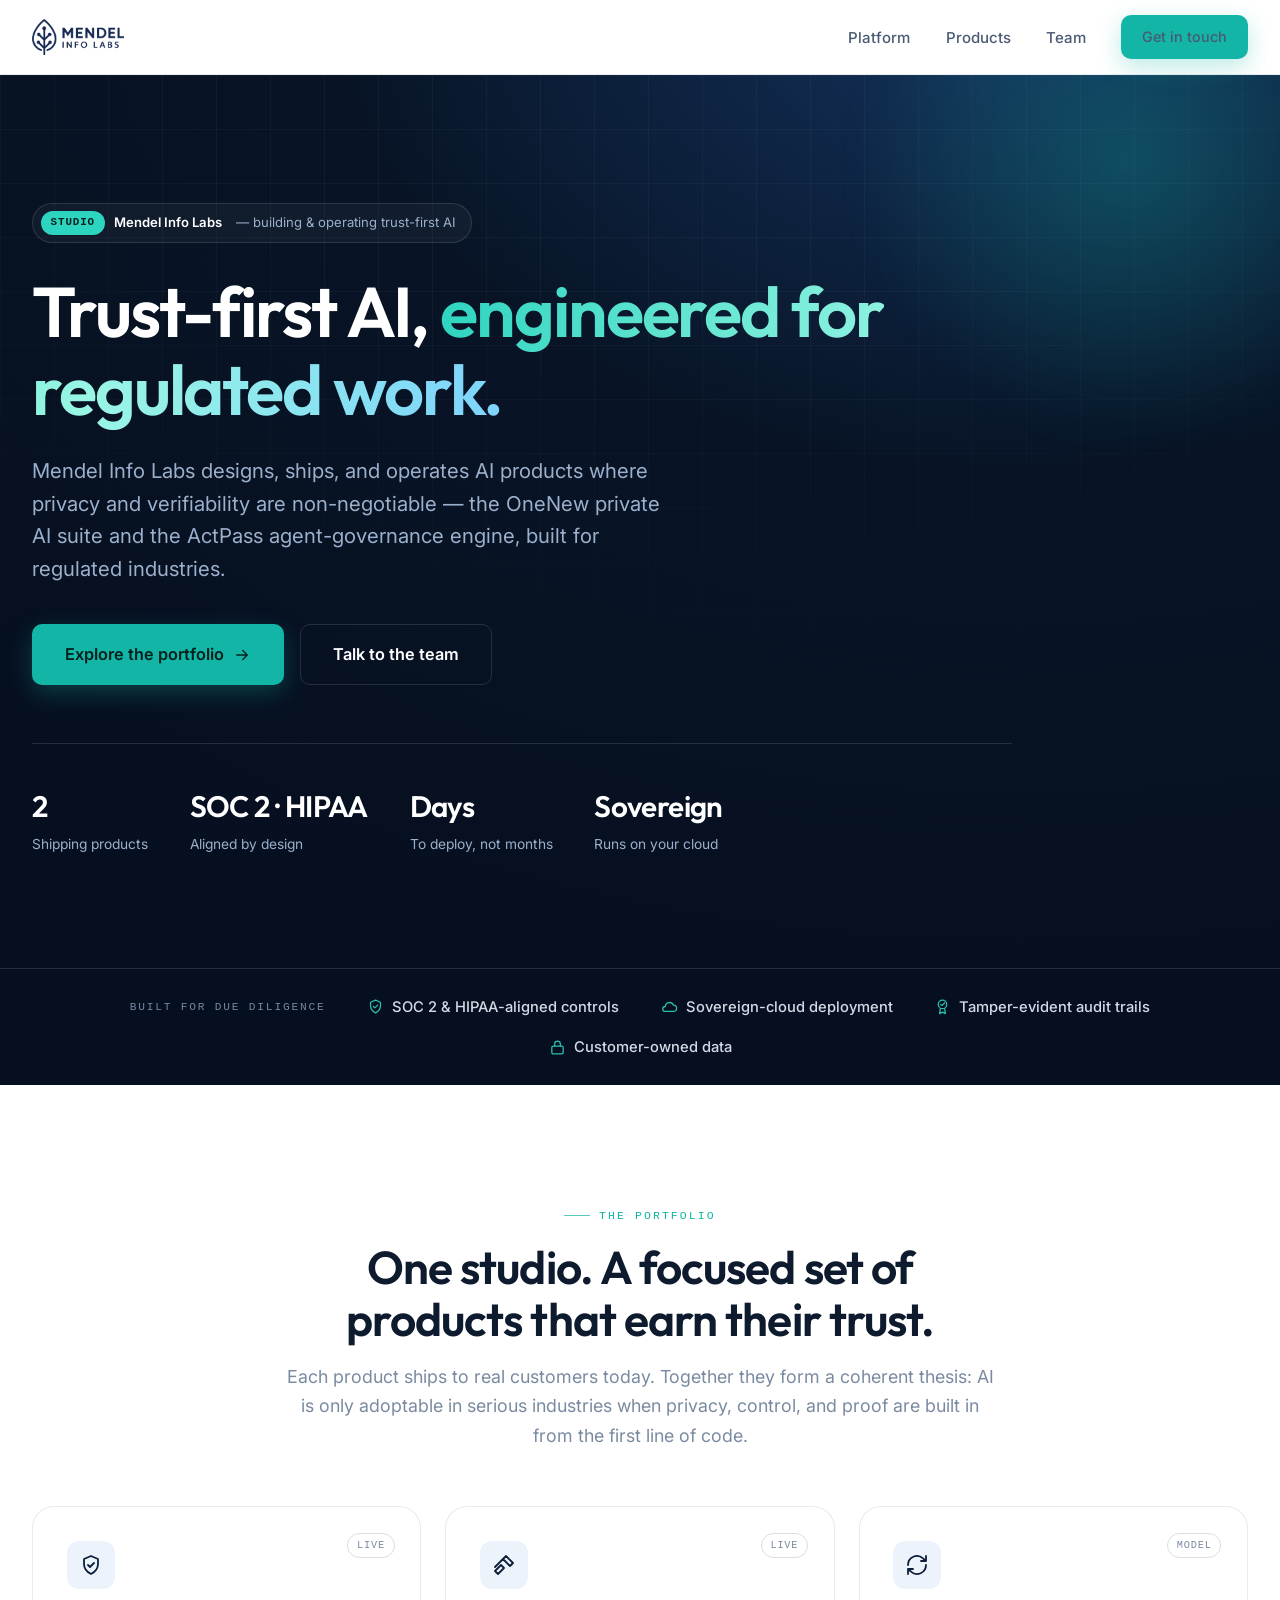
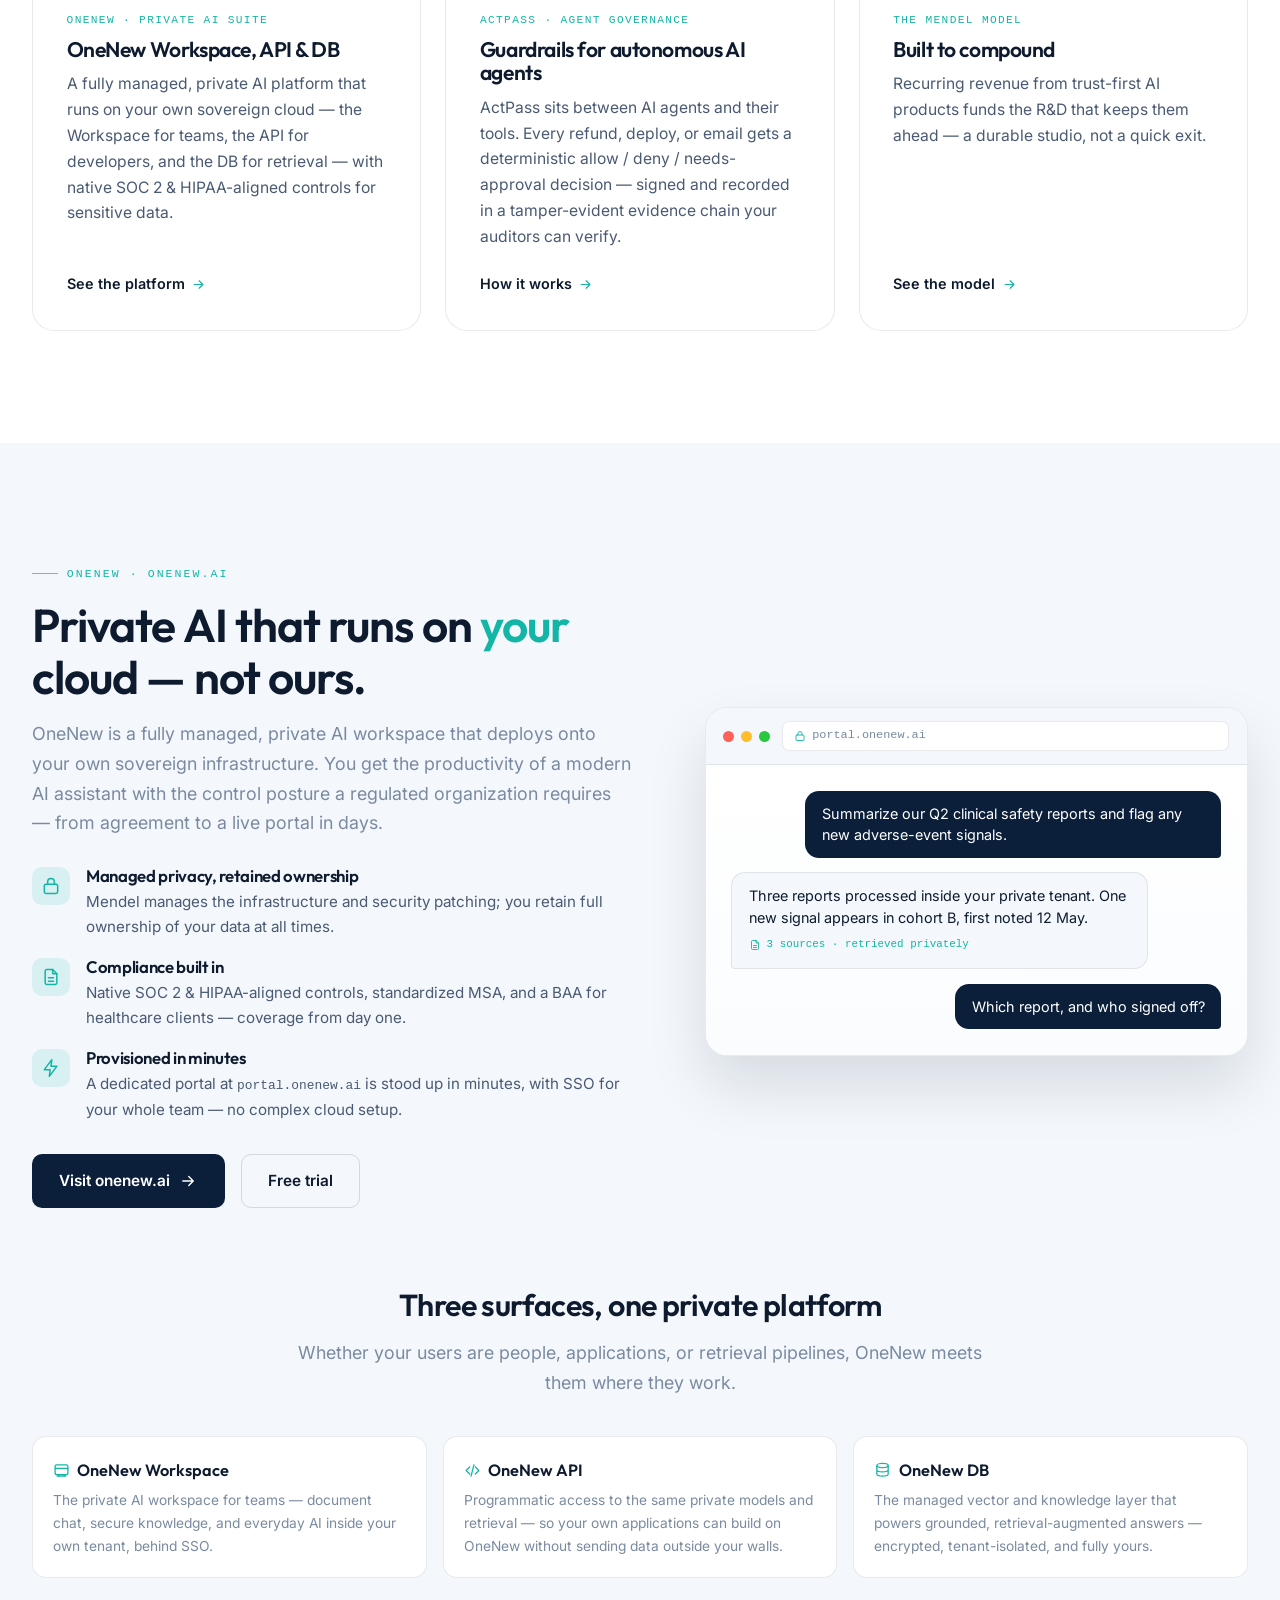
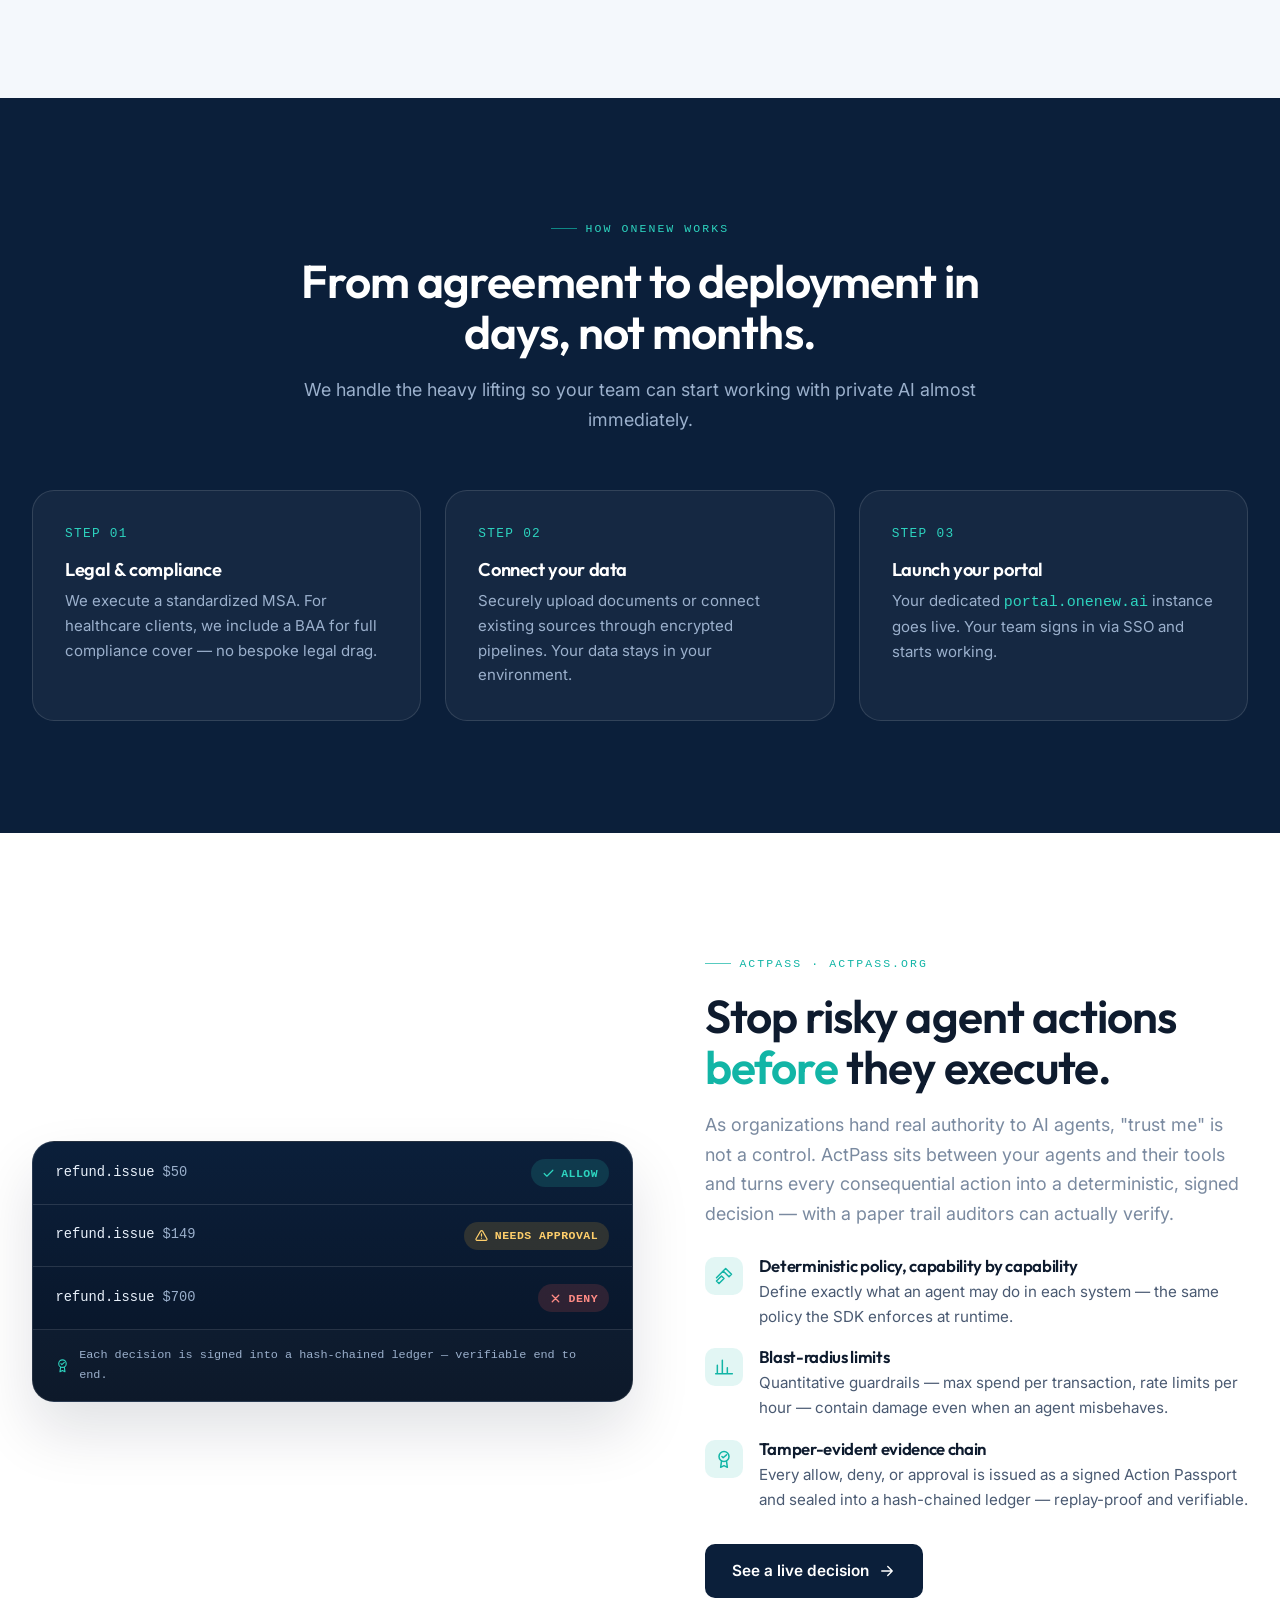
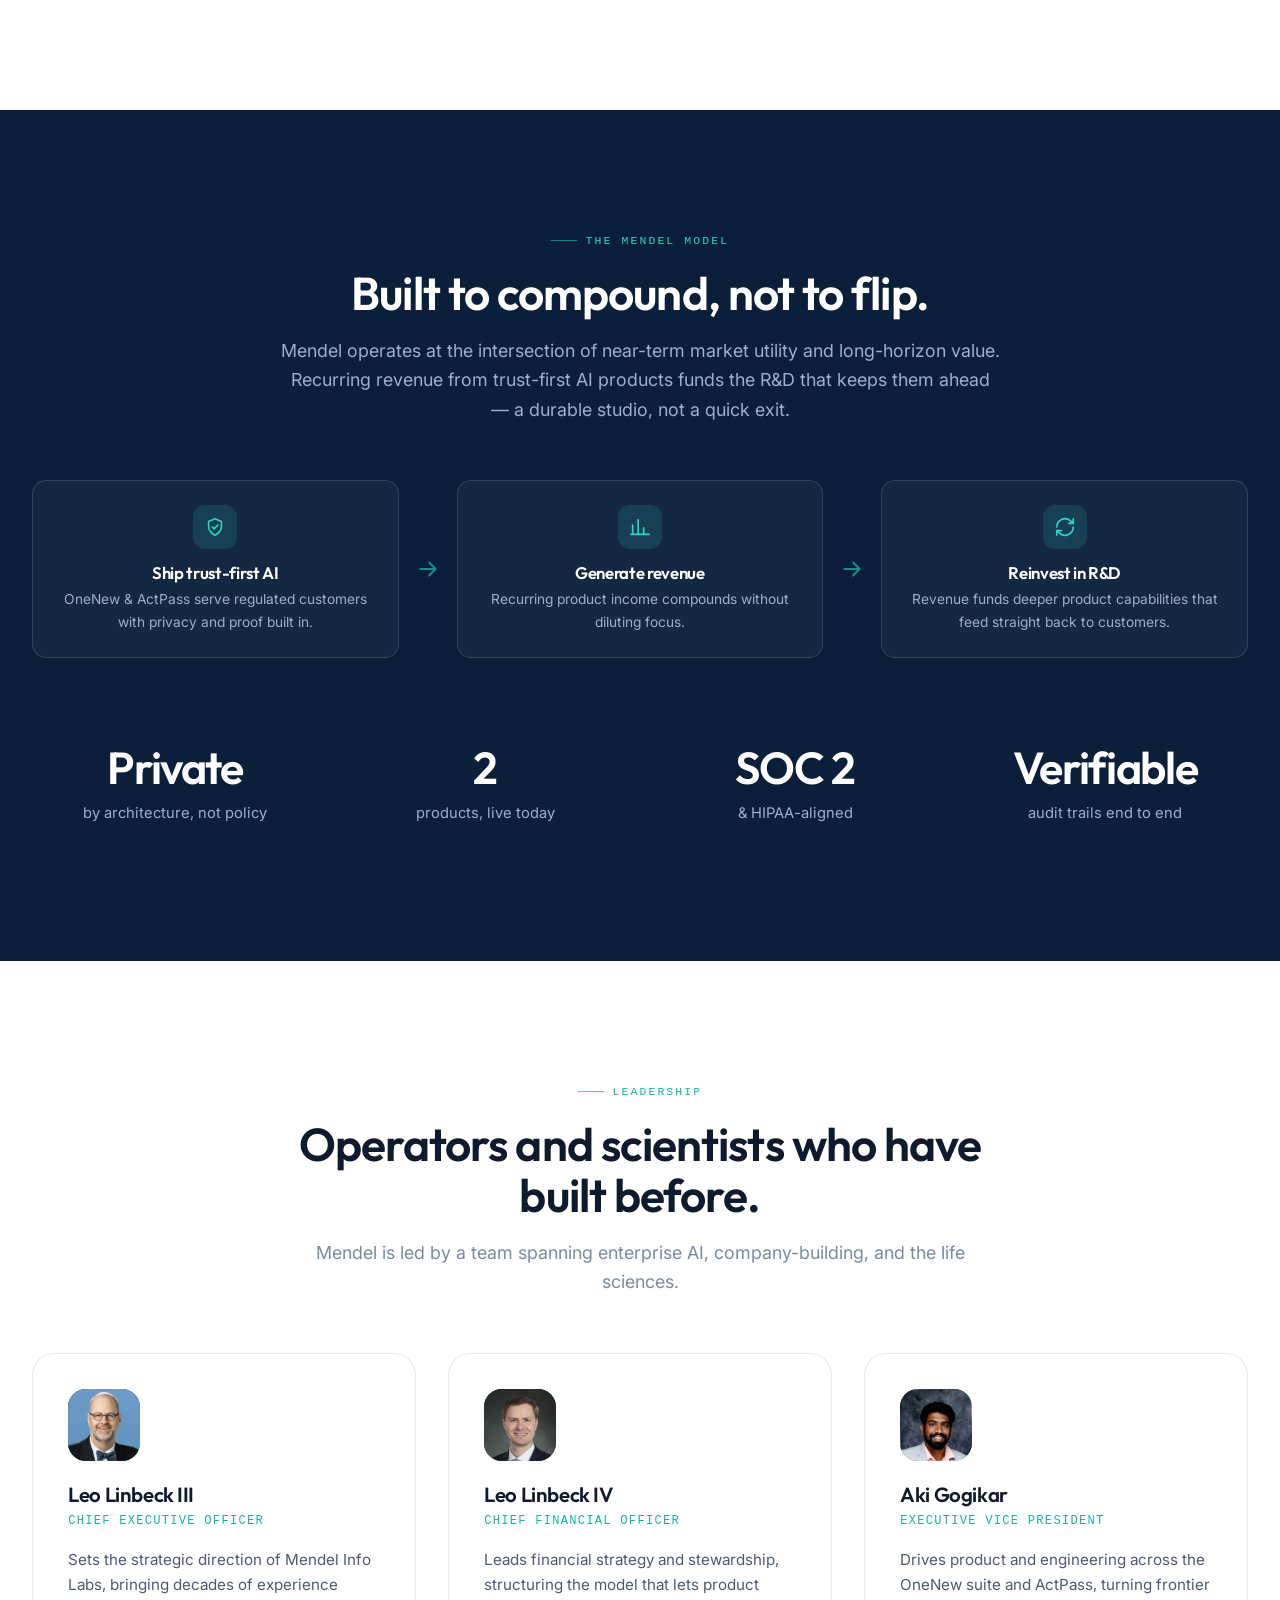
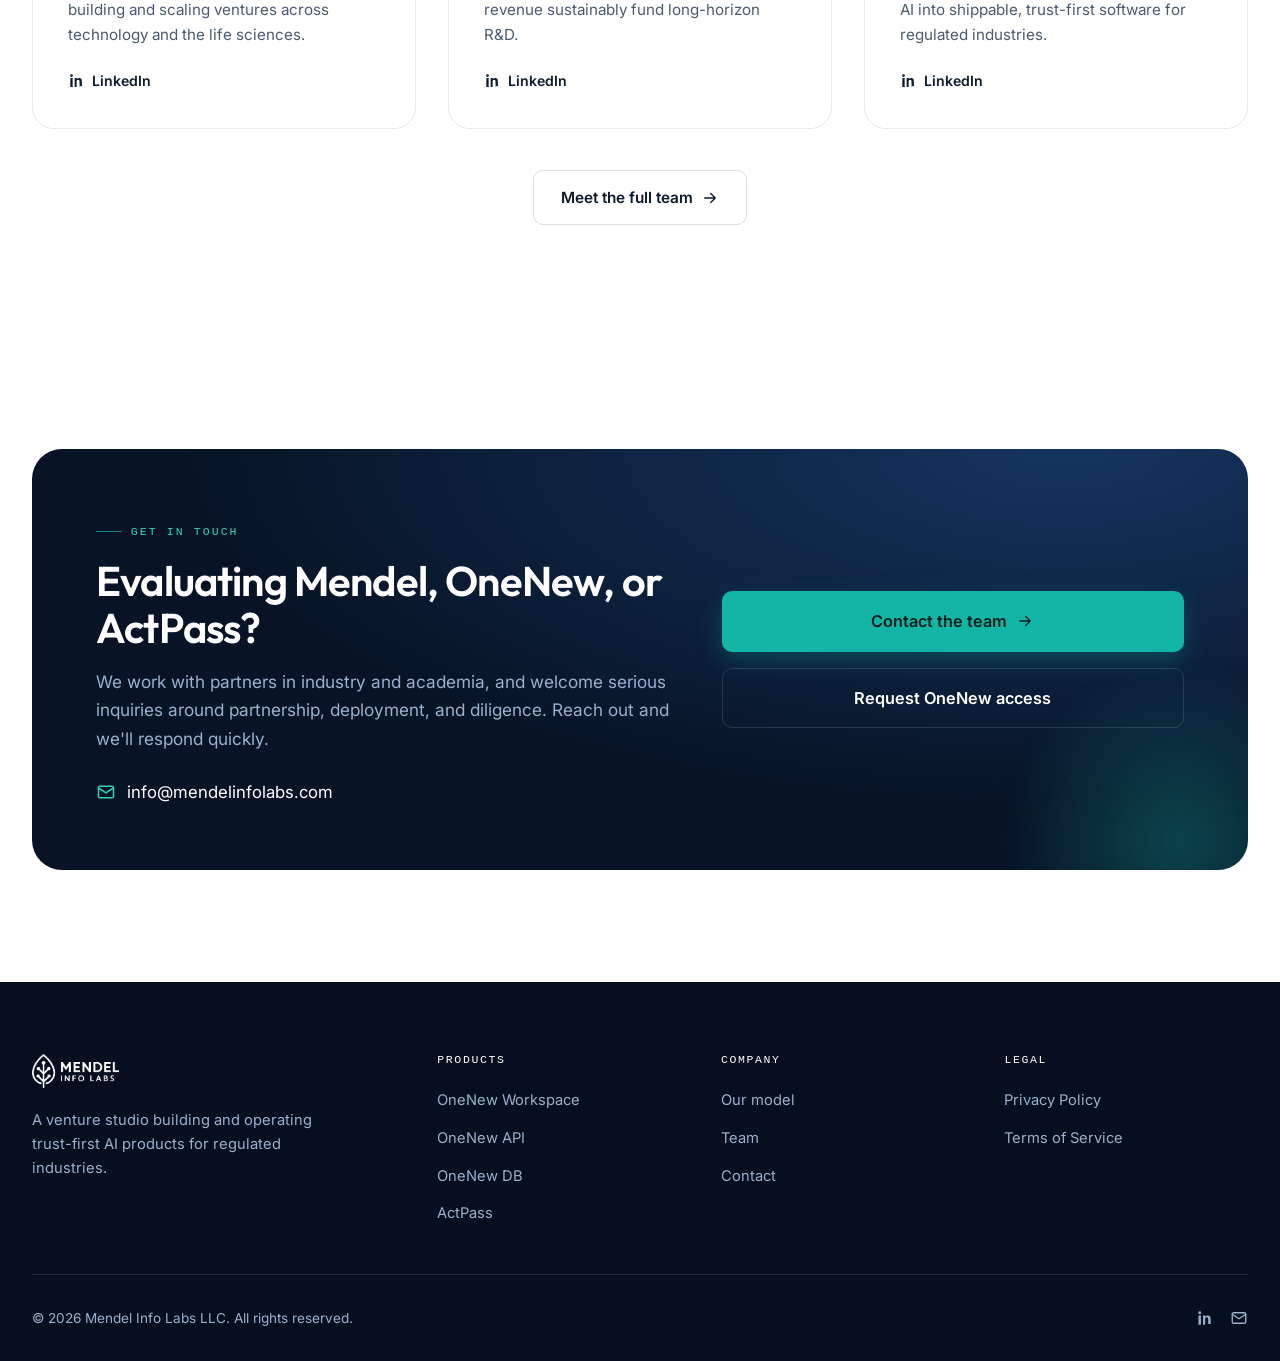
==== commit 58dade4e: "Remove all Fannin references and dependent bio-research claims No active Fannin contract, so every r" ====
--- a/index.html
+++ b/index.html
@@ -4,13 +4,25 @@
 <head>
     <meta charset="UTF-8">
     <meta name="viewport" content="width=device-width, initial-scale=1.0">
-    <title>Mendel Info Labs — Private AI & Deep-Tech Bio Ventures</title>
+    <title>Mendel Info Labs — Private AI & Agent Governance</title>
     <meta name="description"
-        content="Mendel Info Labs builds and operates trust-first AI products — the OneNew private AI suite and ActPass AI-agent governance — and advances AI-driven raptamer discovery with Fannin. Research funded by product revenue.">
-    <meta property="og:title" content="Mendel Info Labs — Private AI & Deep-Tech Bio Ventures">
+        content="Mendel Info Labs builds and operates trust-first AI products — the OneNew private AI suite and ActPass AI-agent governance — where privacy and verifiability are non-negotiable for regulated industries.">
+    <link rel="canonical" href="https://www.mendelinfolabs.com/">
+    <meta property="og:type" content="website">
+    <meta property="og:site_name" content="Mendel Info Labs">
+    <meta property="og:url" content="https://www.mendelinfolabs.com/">
+    <meta property="og:title" content="Mendel Info Labs — Private AI & Agent Governance">
     <meta property="og:description"
-        content="A research-driven venture studio building trust-first AI products and advancing AI for the life sciences.">
-    <meta property="og:type" content="website">
+        content="A venture studio building and operating trust-first AI products for regulated industries.">
+    <meta property="og:image" content="https://www.mendelinfolabs.com/og-card.png">
+    <meta property="og:image:width" content="1200">
+    <meta property="og:image:height" content="630">
+    <meta property="og:image:alt" content="Mendel Info Labs — Trust-first AI, engineered for regulated work.">
+    <meta name="twitter:card" content="summary_large_image">
+    <meta name="twitter:title" content="Mendel Info Labs — Private AI & Agent Governance">
+    <meta name="twitter:description"
+        content="A venture studio building and operating trust-first AI products for regulated industries.">
+    <meta name="twitter:image" content="https://www.mendelinfolabs.com/og-card.png">
     <link rel="stylesheet" href="style.css">
     <link rel="icon" type="image/png" href="favicon.png">
     <link rel="apple-touch-icon" href="apple-touch-icon.png">
@@ -64,7 +76,6 @@
             <ul class="nav-links" id="nav-links">
                 <li><a href="#platform">Platform</a></li>
                 <li><a href="#products">Products</a></li>
-                <li><a href="#research">Research</a></li>
                 <li><a href="team.html">Team</a></li>
                 <li><a href="#contact" class="btn btn-primary">Get in touch</a></li>
             </ul>
@@ -83,7 +94,7 @@
                     <h1>Trust-first AI, <span class="grad">engineered for regulated work.</span></h1>
                     <p class="lead">Mendel Info Labs designs, ships, and operates AI products where privacy and
                         verifiability are non-negotiable — the OneNew private AI suite and the ActPass agent-governance
-                        engine — while advancing AI-driven discovery in the life sciences with Fannin.</p>
+                        engine, built for regulated industries.</p>
                     <div class="hero-btns">
                         <a href="#products" class="btn btn-primary btn-lg">Explore the portfolio <svg><use href="#i-arrow"/></svg></a>
                         <a href="#contact" class="btn btn-ghost btn-lg">Talk to the team</a>
@@ -92,7 +103,7 @@
                         <div class="item"><div class="k">2</div><div class="v">Shipping products</div></div>
                         <div class="item"><div class="k">SOC&nbsp;2 · HIPAA</div><div class="v">Aligned by design</div></div>
                         <div class="item"><div class="k">Days</div><div class="v">To deploy, not months</div></div>
-                        <div class="item"><div class="k">2</div><div class="v">Verticals: AI &amp; bio</div></div>
+                        <div class="item"><div class="k">Sovereign</div><div class="v">Runs on your cloud</div></div>
                     </div>
                 </div>
             </div>
@@ -120,7 +131,7 @@
                         of code.</p>
                 </div>
                 <div class="portfolio-grid">
-                    <a href="#platform" class="pf-card wide reveal">
+                    <a href="#platform" class="pf-card reveal">
                         <span class="pf-tag">Live</span>
                         <div class="pf-icon"><svg><use href="#i-shield"/></svg></div>
                         <span class="kicker">OneNew · Private AI Suite</span>
@@ -130,7 +141,7 @@
                             HIPAA-aligned controls for sensitive data.</p>
                         <span class="pf-foot">See the platform <svg><use href="#i-arrow"/></svg></span>
                     </a>
-                    <a href="#actpass" class="pf-card wide reveal">
+                    <a href="#actpass" class="pf-card reveal">
                         <span class="pf-tag">Live</span>
                         <div class="pf-icon"><svg><use href="#i-gavel"/></svg></div>
                         <span class="kicker">ActPass · Agent Governance</span>
@@ -140,23 +151,14 @@
                             tamper-evident evidence chain your auditors can verify.</p>
                         <span class="pf-foot">How it works <svg><use href="#i-arrow"/></svg></span>
                     </a>
-                    <a href="#research" class="pf-card reveal">
-                        <span class="pf-tag">Research</span>
-                        <div class="pf-icon"><svg><use href="#i-dna"/></svg></div>
-                        <span class="kicker">Fannin · Life Sciences</span>
-                        <h3>AI-driven raptamer discovery</h3>
-                        <p>Applying machine learning to next-generation aptamers — accelerating the discovery of
-                            high-affinity binders for therapeutic and diagnostic use.</p>
-                        <span class="pf-foot">Explore the science <svg><use href="#i-arrow"/></svg></span>
-                    </a>
                     <a href="#model" class="pf-card reveal">
                         <span class="pf-tag">Model</span>
                         <div class="pf-icon"><svg><use href="#i-refresh"/></svg></div>
                         <span class="kicker">The Mendel model</span>
-                        <h3>Product revenue funds research</h3>
-                        <p>Cash-generating AI products underwrite long-horizon scientific work — a self-sustaining engine
-                            for compounding value.</p>
-                        <span class="pf-foot">See the flywheel <svg><use href="#i-arrow"/></svg></span>
+                        <h3>Built to compound</h3>
+                        <p>Recurring revenue from trust-first AI products funds the R&amp;D that keeps them ahead — a
+                            durable studio, not a quick exit.</p>
+                        <span class="pf-foot">See the model <svg><use href="#i-arrow"/></svg></span>
                     </a>
                 </div>
             </div>
@@ -330,70 +332,15 @@
             </div>
         </section>
 
-        <!-- ===== RESEARCH / FANNIN ===== -->
-        <section id="research" class="section" style="background:var(--bg-soft);">
-            <div class="container">
-                <div class="split">
-                    <div class="split-text reveal">
-                        <span class="eyebrow">Research · with Fannin</span>
-                        <h2 style="font-size:clamp(1.9rem,3.6vw,2.9rem);margin-bottom:1rem;">AI-driven raptamer
-                            discovery for the life sciences.</h2>
-                        <p style="font-size:1.12rem;color:var(--muted);">Raptamers™ are next-generation aptamers —
-                            DNA molecules engineered with protein-like modifications for higher affinity and more
-                            specific target binding. In partnership with Fannin, we apply modern machine learning to
-                            compress the discovery cycle: learning the sequence-to-binding landscape to prioritize
-                            candidates against proteins, small molecules, and whole cells.</p>
-                        <div class="feature-list">
-                            <div class="fl">
-                                <div class="ic"><svg><use href="#i-search"/></svg></div>
-                                <div><h4>Model-guided candidate selection</h4><p>ML models rank and design binders,
-                                    focusing wet-lab effort on the sequences most likely to succeed.</p></div>
-                            </div>
-                            <div class="fl">
-                                <div class="ic"><svg><use href="#i-flask"/></svg></div>
-                                <div><h4>Therapeutic &amp; diagnostic reach</h4><p>Raptamers span therapeutics,
-                                    diagnostics, and research tools — a versatile modality across disease areas.</p></div>
-                            </div>
-                            <div class="fl">
-                                <div class="ic"><svg><use href="#i-refresh"/></svg></div>
-                                <div><h4>A learning loop</h4><p>Every assay result feeds back into the models, compounding
-                                    discovery advantage over successive rounds.</p></div>
-                            </div>
-                        </div>
-                        <div style="margin-top:2rem;">
-                            <a href="https://www.fannininnovation.com/" class="btn btn-ghost" target="_blank" rel="noopener">About Fannin <svg><use href="#i-arrow"/></svg></a>
-                        </div>
-                    </div>
-                    <div class="split-visual reveal">
-                        <div class="window">
-                            <div class="win-bar">
-                                <div class="win-dots"><span></span><span></span><span></span></div>
-                                <div class="win-url"><svg><use href="#i-dna"/></svg> raptamer-discovery · run&nbsp;#0428</div>
-                            </div>
-                            <div class="win-body" style="gap:0.7rem;">
-                                <div class="bubble a" style="max-width:100%;font-family:var(--font-mono);font-size:0.8rem;">
-                                    library&nbsp;→&nbsp;model&nbsp;→&nbsp;rank&nbsp;→&nbsp;assay&nbsp;→&nbsp;learn</div>
-                                <div class="bubble a" style="max-width:100%;">
-                                    <b style="color:var(--ink);">Top candidate</b> · predicted K<sub>d</sub> in the low-nanomolar range
-                                    <span class="cite"><svg><use href="#i-check"/></svg> flagged for synthesis</span>
-                                </div>
-                                <div class="bubble a" style="max-width:100%;">
-                                    <b style="color:var(--ink);">Round 4</b> · enrichment improving vs. baseline — models updated on new binding data</div>
-                            </div>
-                        </div>
-                    </div>
-                </div>
-            </div>
-        </section>
-
-        <!-- ===== MODEL / FLYWHEEL (dark) ===== -->
+<!-- ===== MODEL / FLYWHEEL (dark) ===== -->
         <section id="model" class="section on-dark">
             <div class="container">
                 <div class="section-head center reveal">
                     <span class="eyebrow">The Mendel model</span>
-                    <h2>Product revenue compounds into research.</h2>
-                    <p>Mendel operates at the intersection of near-term market utility and long-horizon scientific value.
-                        Cash-generating AI products fund foundational work — and that research sharpens the products.</p>
+                    <h2>Built to compound, not to flip.</h2>
+                    <p>Mendel operates at the intersection of near-term market utility and long-horizon value.
+                        Recurring revenue from trust-first AI products funds the R&amp;D that keeps them ahead — a durable
+                        studio, not a quick exit.</p>
                 </div>
                 <div class="mission-flow reveal">
                     <div class="flow-node">
@@ -405,19 +352,19 @@
                     <div class="flow-node">
                         <div class="ic"><svg><use href="#i-chart"/></svg></div>
                         <h4>Generate revenue</h4>
-                        <p>Recurring product income underwrites long-horizon programs without diluting focus.</p>
+                        <p>Recurring product income compounds without diluting focus.</p>
                     </div>
                     <div class="flow-arrow"><svg><use href="#i-arrow"/></svg></div>
                     <div class="flow-node">
-                        <div class="ic"><svg><use href="#i-dna"/></svg></div>
-                        <h4>Fund deep-tech research</h4>
-                        <p>AI-for-bio and reasoning research advance — and feed back into the platform.</p>
+                        <div class="ic"><svg><use href="#i-refresh"/></svg></div>
+                        <h4>Reinvest in R&amp;D</h4>
+                        <p>Revenue funds deeper product capabilities that feed straight back to customers.</p>
                     </div>
                 </div>
                 <div class="metrics reveal" style="margin-top:4rem;">
                     <div class="metric"><div class="big">Private</div><div class="lbl">by architecture, not policy</div></div>
-                    <div class="metric"><div class="big">2</div><div class="lbl">product lines, live today</div></div>
-                    <div class="metric"><div class="big">1</div><div class="lbl">deep-tech research program</div></div>
+                    <div class="metric"><div class="big">2</div><div class="lbl">products, live today</div></div>
+                    <div class="metric"><div class="big">SOC&nbsp;2</div><div class="lbl">&amp; HIPAA-aligned</div></div>
                     <div class="metric"><div class="big">Verifiable</div><div class="lbl">audit trails end to end</div></div>
                 </div>
             </div>
@@ -446,7 +393,7 @@
                         <h3>Leo Linbeck IV</h3>
                         <div class="role">Chief Financial Officer</div>
                         <p class="bio">Leads financial strategy and stewardship, structuring the model that lets product
-                            revenue sustainably fund long-horizon research.</p>
+                            revenue sustainably fund long-horizon R&amp;D.</p>
                         <a class="li" href="https://www.linkedin.com/in/leo-linbeck/" target="_blank" rel="noopener">
                             <svg><use href="#i-li"/></svg> LinkedIn</a>
                     </div>
@@ -492,8 +439,7 @@
             <div class="footer-top">
                 <div class="footer-brand">
                     <img src="logo-light.png" alt="Mendel Info Labs">
-                    <p>A research-driven venture studio building trust-first AI products and advancing AI for the life
-                        sciences.</p>
+                    <p>A venture studio building and operating trust-first AI products for regulated industries.</p>
                 </div>
                 <div class="footer-col">
                     <h5>Products</h5>
@@ -507,7 +453,6 @@
                 <div class="footer-col">
                     <h5>Company</h5>
                     <ul>
-                        <li><a href="#research">Research</a></li>
                         <li><a href="#model">Our model</a></li>
                         <li><a href="team.html">Team</a></li>
                         <li><a href="#contact">Contact</a></li>
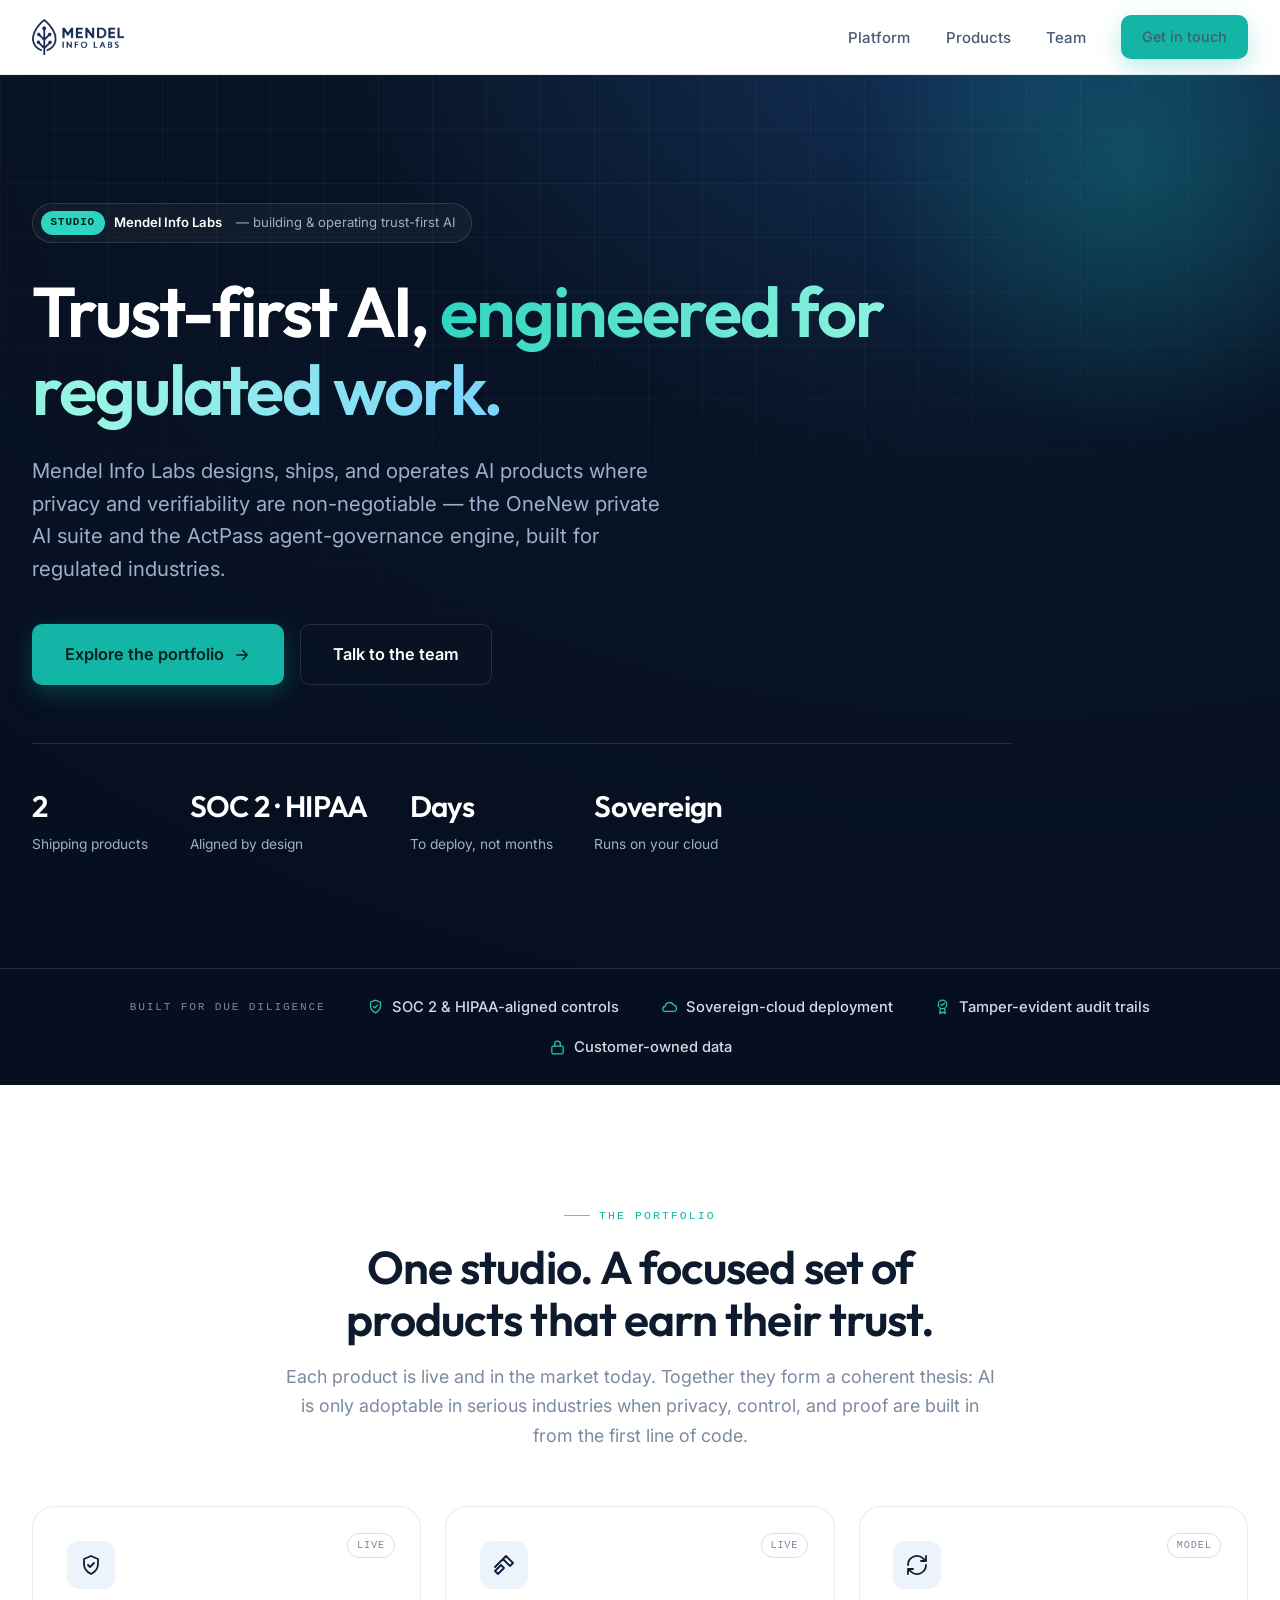
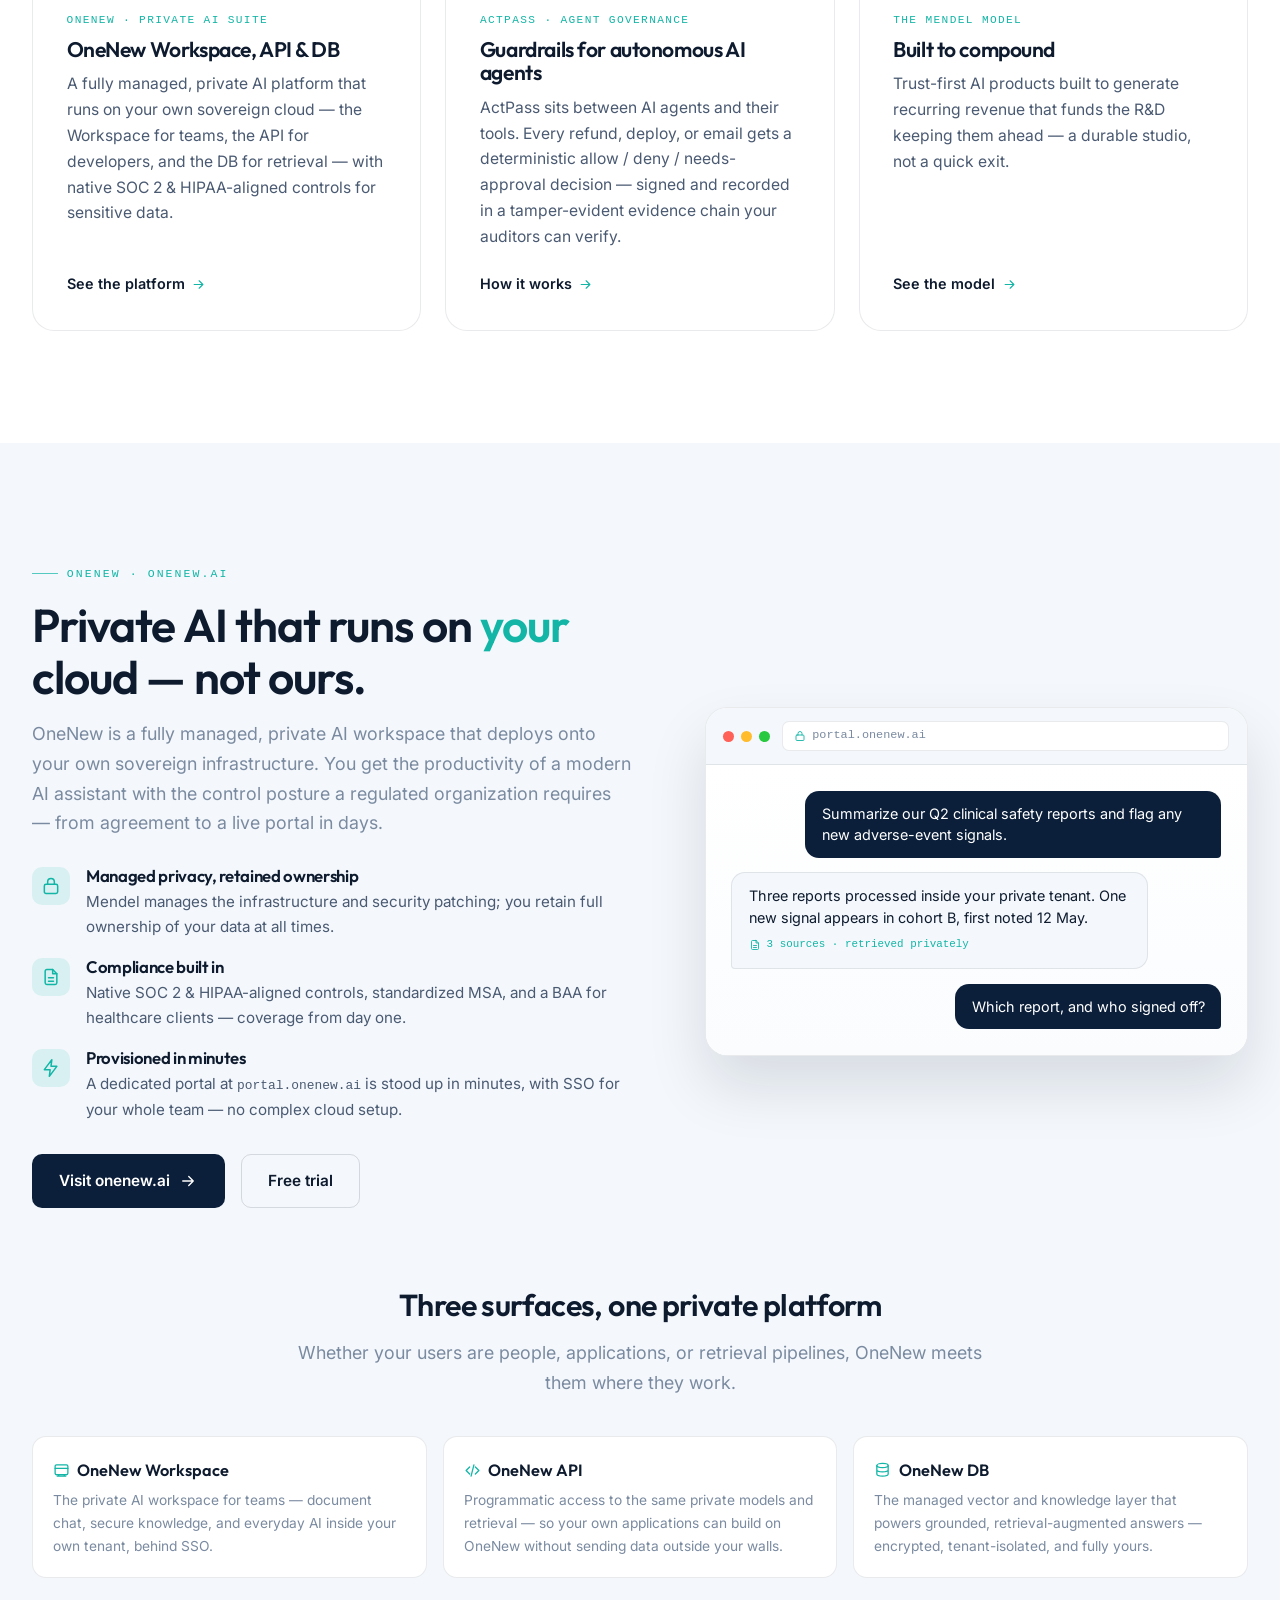
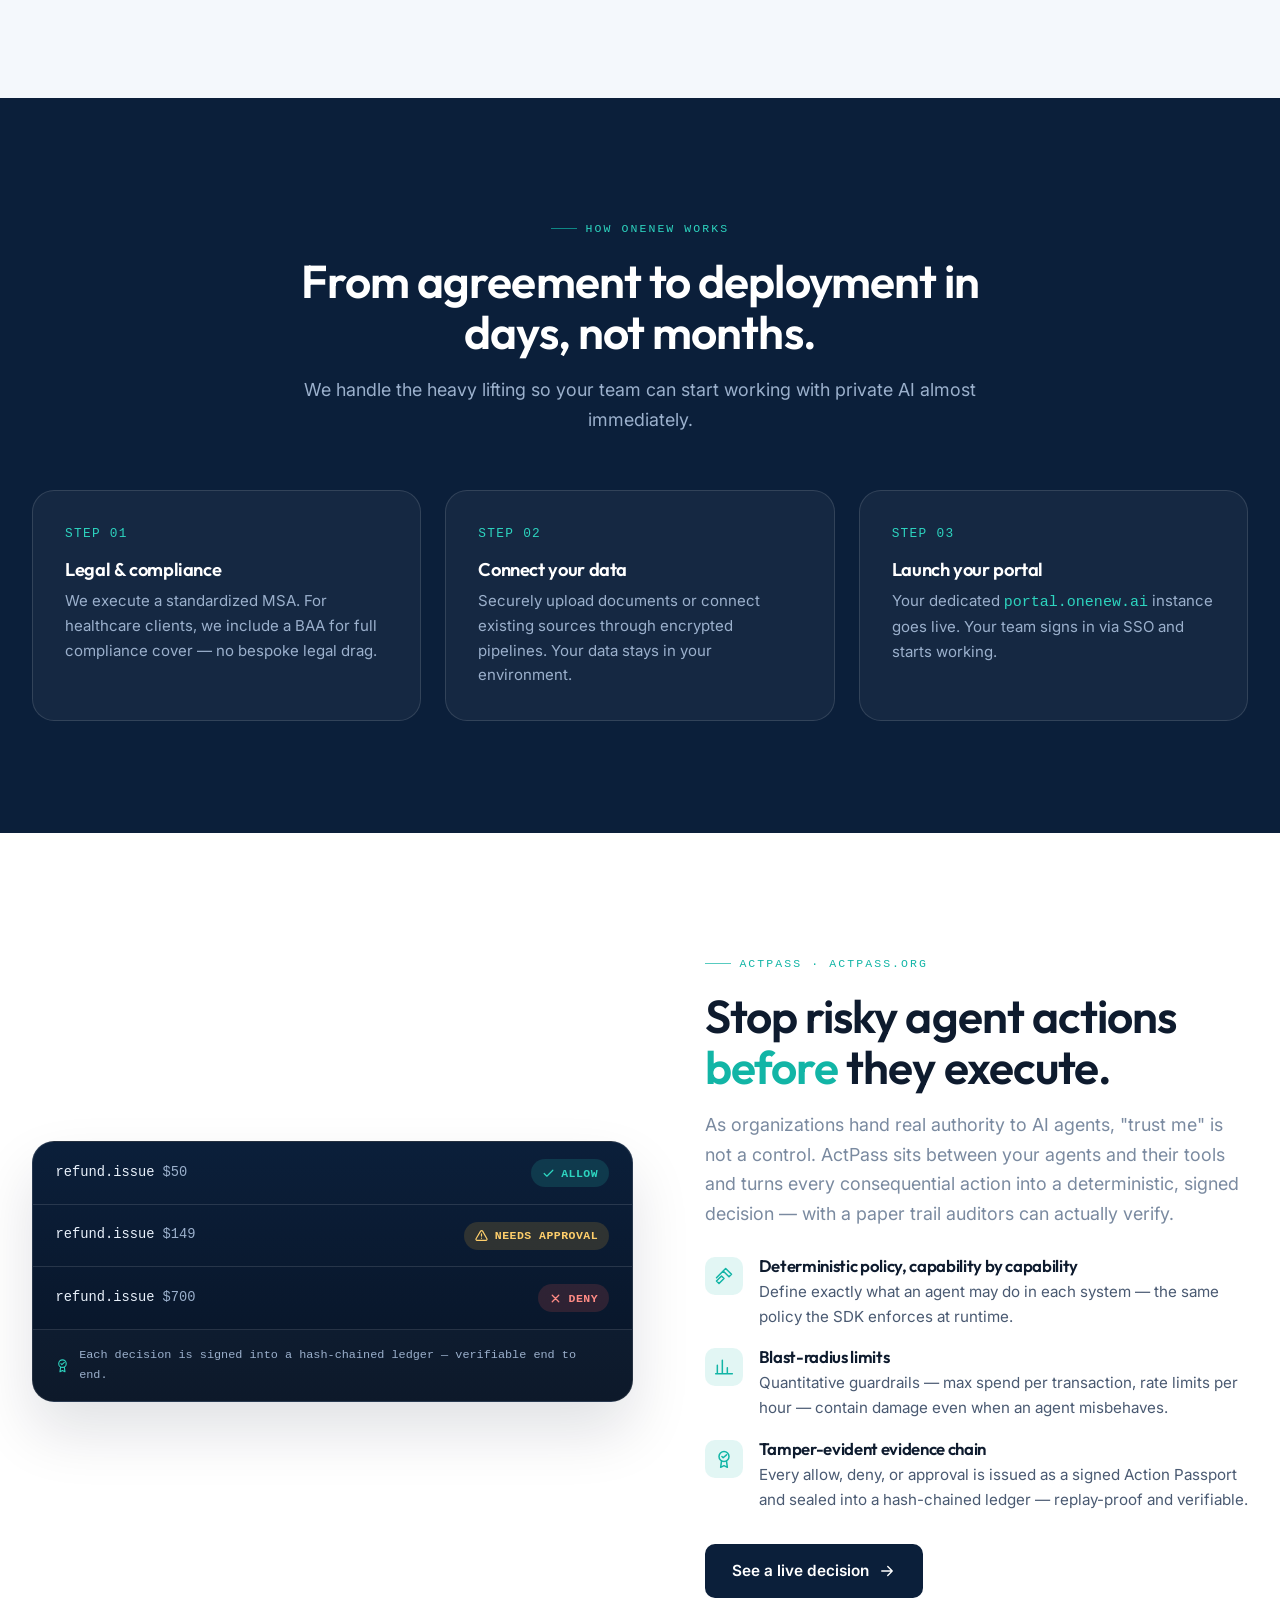
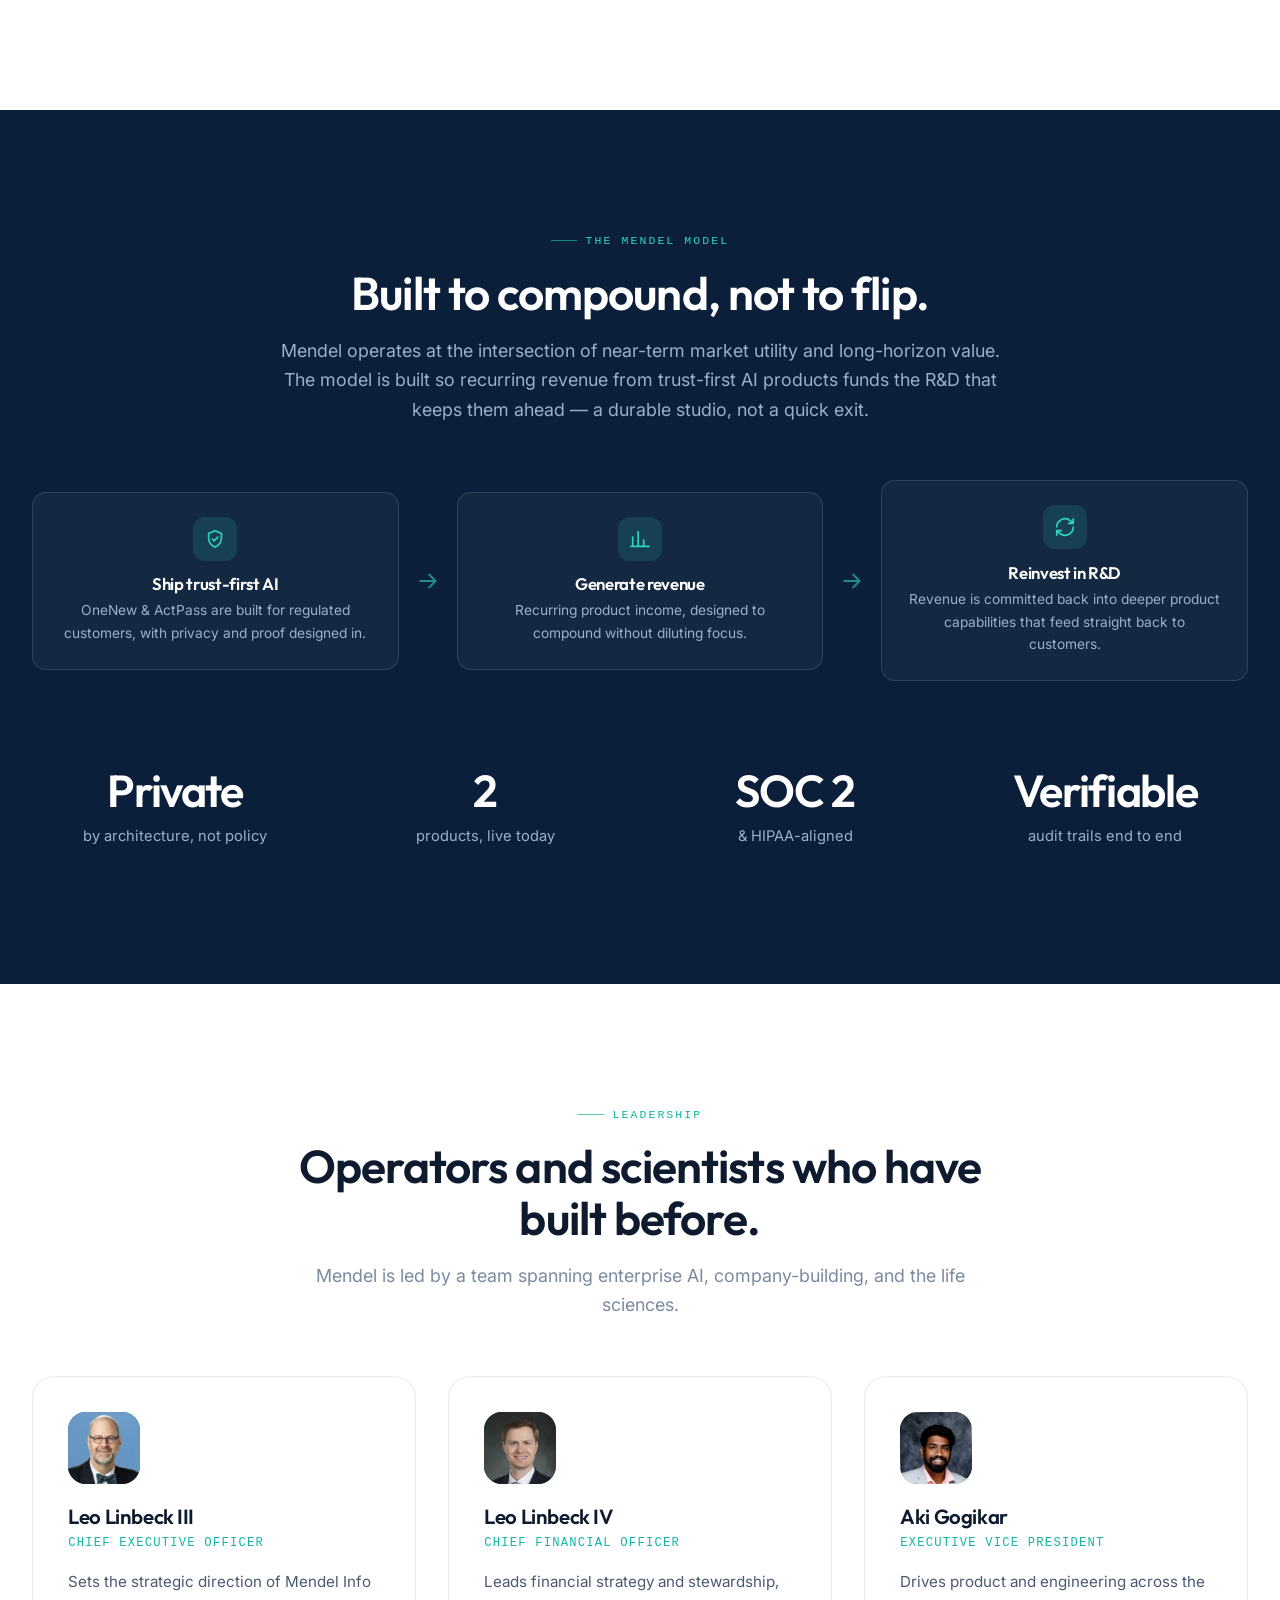
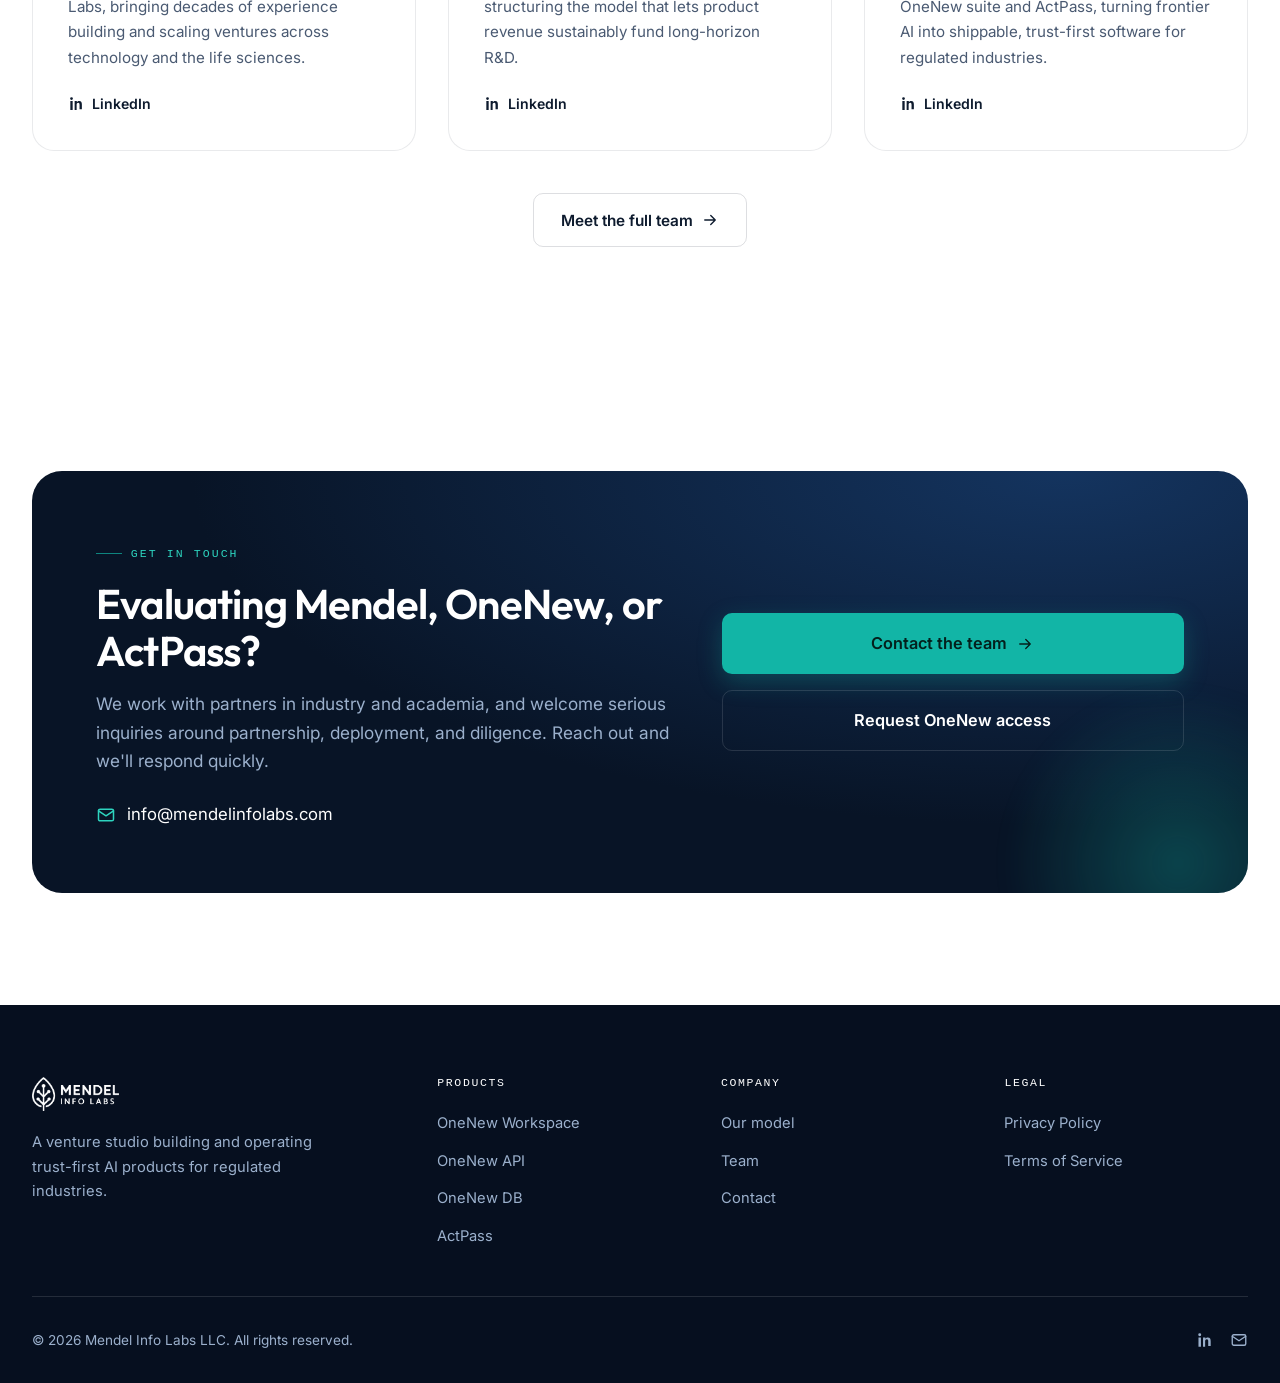
==== commit e0f5bc8b: "Soften revenue and customer claims to intent framing (pre-revenue) Products are live but pre-revenue" ====
--- a/index.html
+++ b/index.html
@@ -126,7 +126,7 @@
                 <div class="section-head center reveal">
                     <span class="eyebrow">The portfolio</span>
                     <h2>One studio. A focused set of products that earn their trust.</h2>
-                    <p>Each product ships to real customers today. Together they form a coherent thesis: AI is only
+                    <p>Each product is live and in the market today. Together they form a coherent thesis: AI is only
                         adoptable in serious industries when privacy, control, and proof are built in from the first line
                         of code.</p>
                 </div>
@@ -156,8 +156,8 @@
                         <div class="pf-icon"><svg><use href="#i-refresh"/></svg></div>
                         <span class="kicker">The Mendel model</span>
                         <h3>Built to compound</h3>
-                        <p>Recurring revenue from trust-first AI products funds the R&amp;D that keeps them ahead — a
-                            durable studio, not a quick exit.</p>
+                        <p>Trust-first AI products built to generate recurring revenue that funds the R&amp;D
+                            keeping them ahead — a durable studio, not a quick exit.</p>
                         <span class="pf-foot">See the model <svg><use href="#i-arrow"/></svg></span>
                     </a>
                 </div>
@@ -339,26 +339,26 @@
                     <span class="eyebrow">The Mendel model</span>
                     <h2>Built to compound, not to flip.</h2>
                     <p>Mendel operates at the intersection of near-term market utility and long-horizon value.
-                        Recurring revenue from trust-first AI products funds the R&amp;D that keeps them ahead — a durable
-                        studio, not a quick exit.</p>
+                        The model is built so recurring revenue from trust-first AI products funds the R&amp;D that
+                        keeps them ahead — a durable studio, not a quick exit.</p>
                 </div>
                 <div class="mission-flow reveal">
                     <div class="flow-node">
                         <div class="ic"><svg><use href="#i-shield"/></svg></div>
                         <h4>Ship trust-first AI</h4>
-                        <p>OneNew &amp; ActPass serve regulated customers with privacy and proof built in.</p>
+                        <p>OneNew &amp; ActPass are built for regulated customers, with privacy and proof designed in.</p>
                     </div>
                     <div class="flow-arrow"><svg><use href="#i-arrow"/></svg></div>
                     <div class="flow-node">
                         <div class="ic"><svg><use href="#i-chart"/></svg></div>
                         <h4>Generate revenue</h4>
-                        <p>Recurring product income compounds without diluting focus.</p>
+                        <p>Recurring product income, designed to compound without diluting focus.</p>
                     </div>
                     <div class="flow-arrow"><svg><use href="#i-arrow"/></svg></div>
                     <div class="flow-node">
                         <div class="ic"><svg><use href="#i-refresh"/></svg></div>
                         <h4>Reinvest in R&amp;D</h4>
-                        <p>Revenue funds deeper product capabilities that feed straight back to customers.</p>
+                        <p>Revenue is committed back into deeper product capabilities that feed straight back to customers.</p>
                     </div>
                 </div>
                 <div class="metrics reveal" style="margin-top:4rem;">
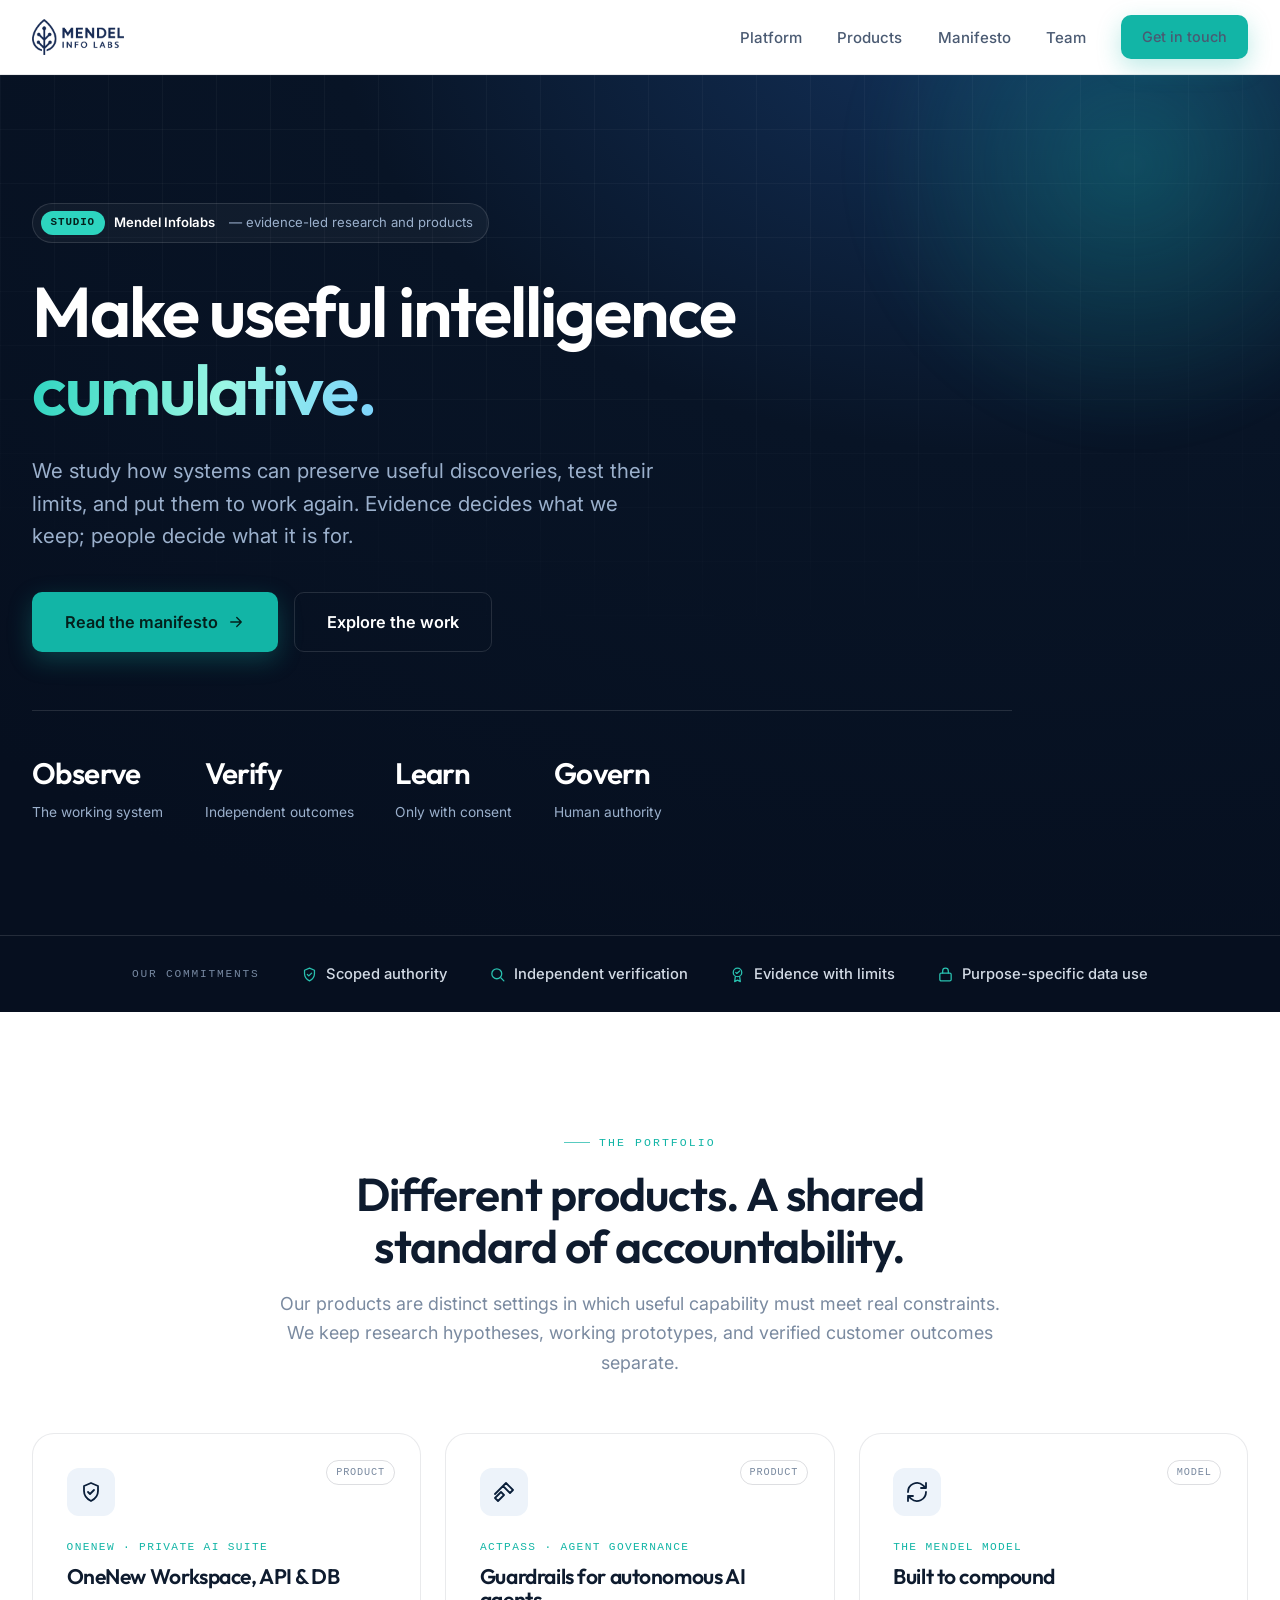
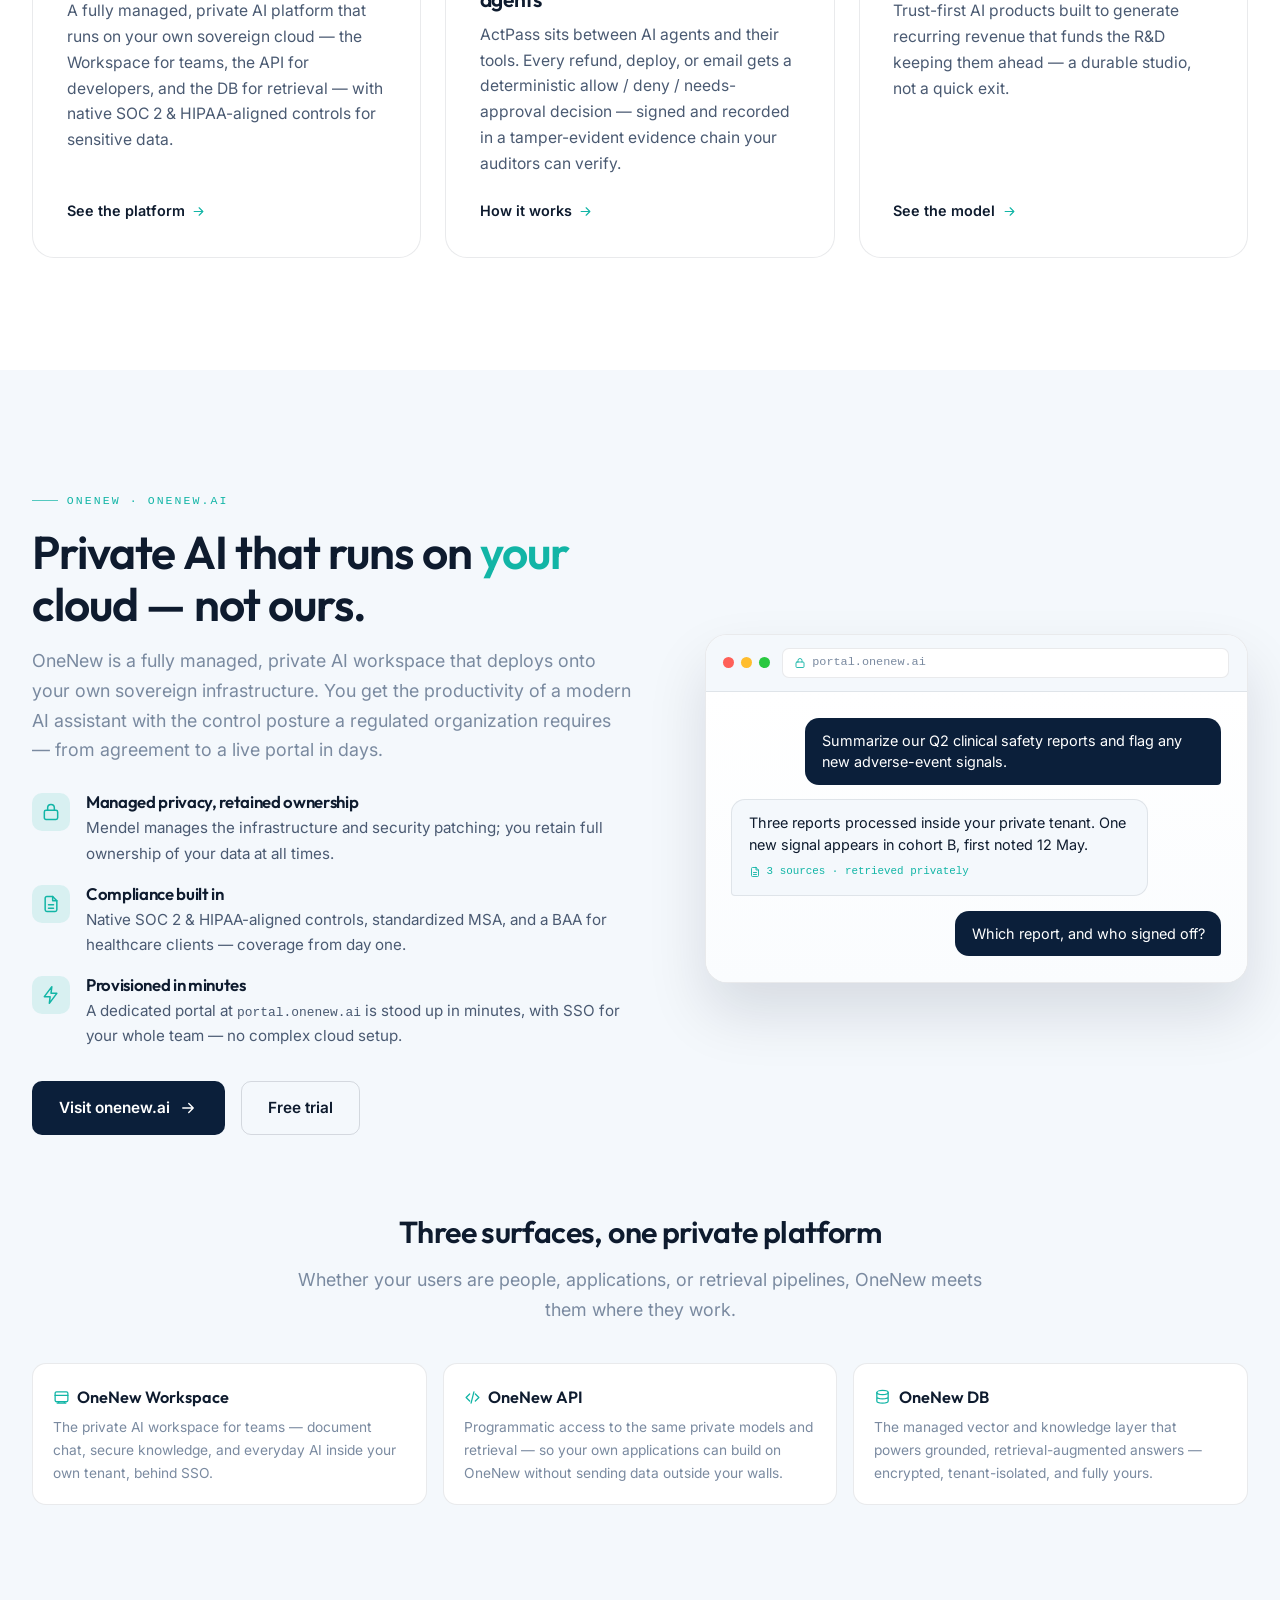
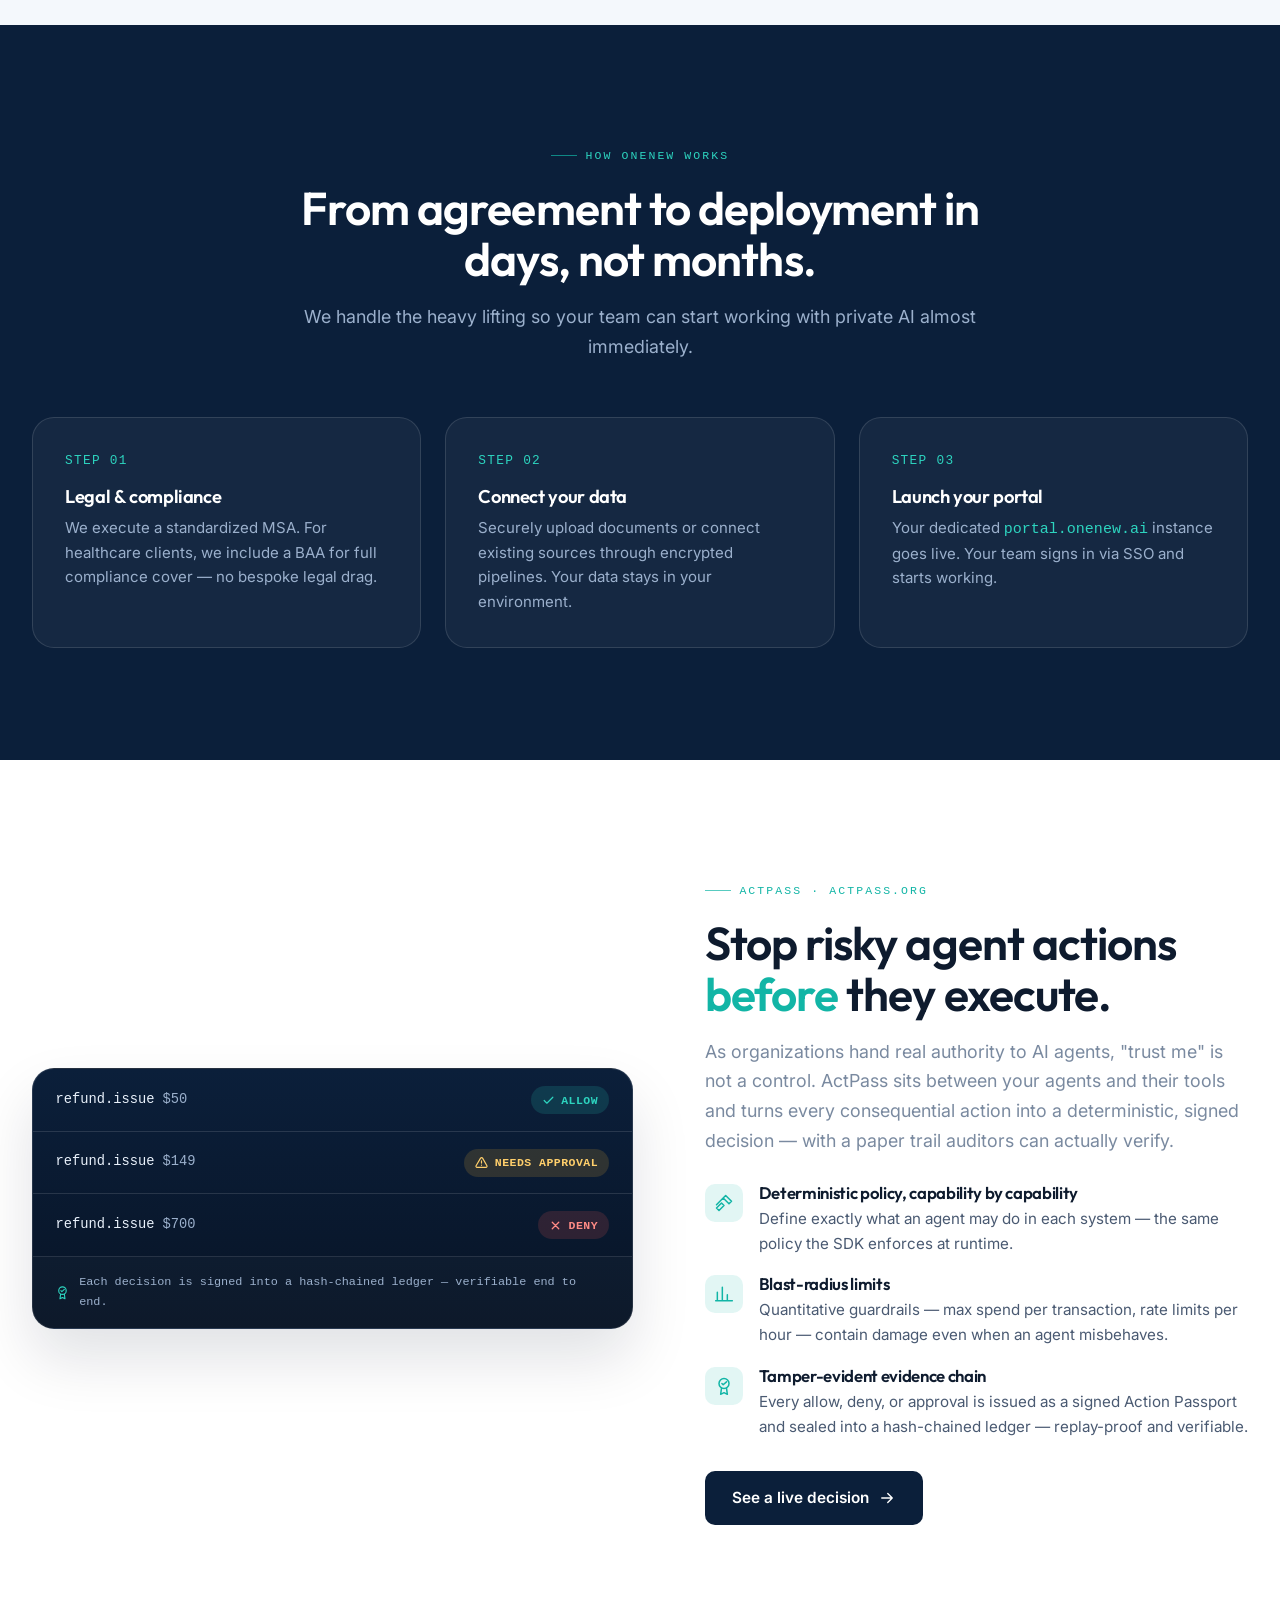
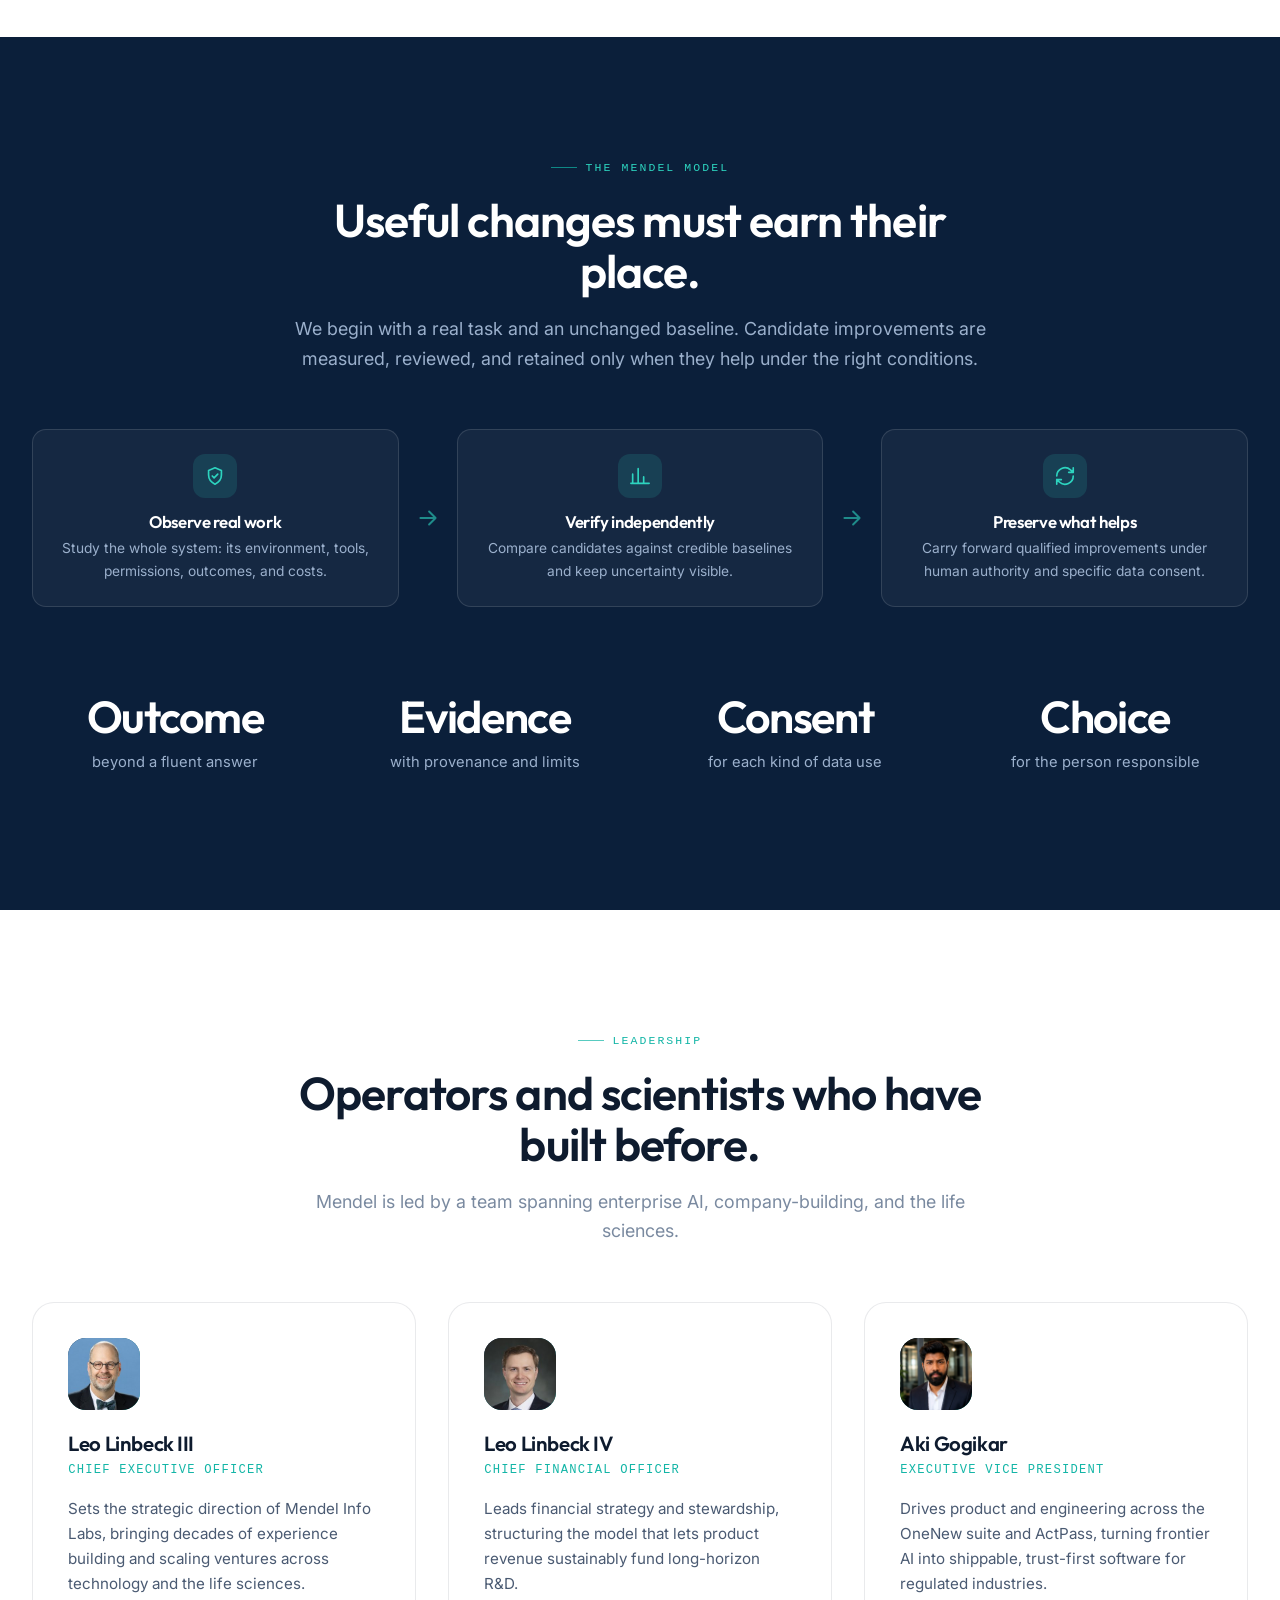
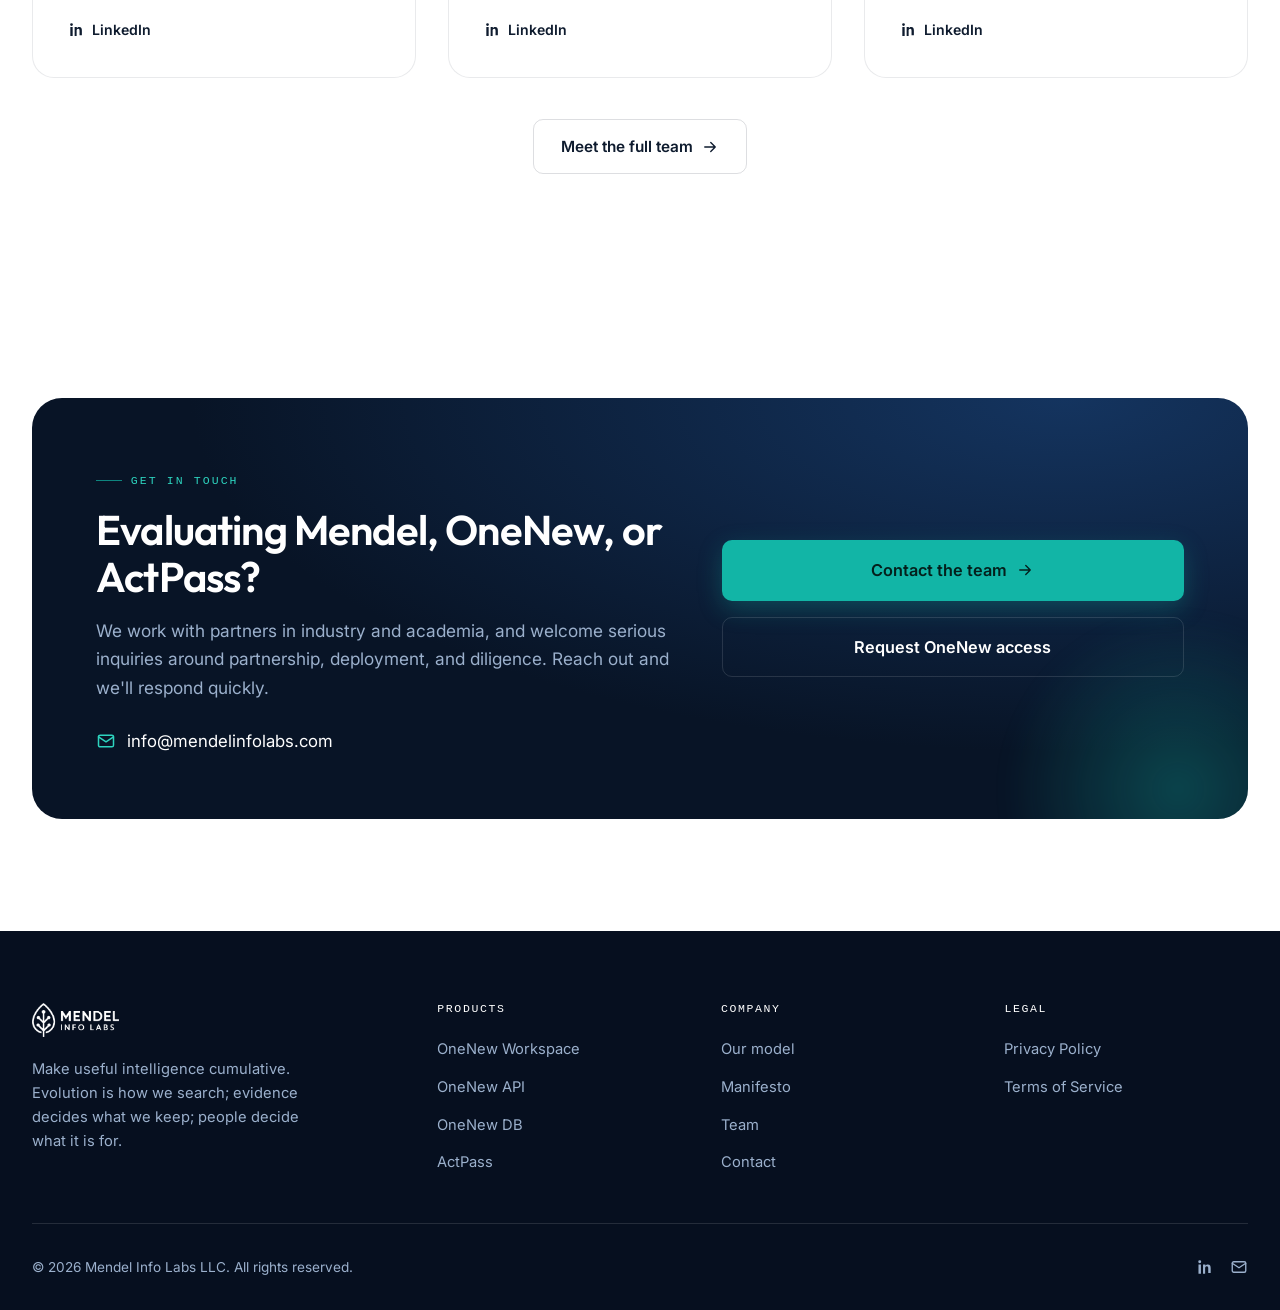
==== commit 87a73dbd: "Publish Mendel manifesto and update Aki portrait" ====
--- a/index.html
+++ b/index.html
@@ -4,24 +4,24 @@
 <head>
     <meta charset="UTF-8">
     <meta name="viewport" content="width=device-width, initial-scale=1.0">
-    <title>Mendel Info Labs — Private AI & Agent Governance</title>
+    <title>Mendel Infolabs — Make useful intelligence cumulative</title>
     <meta name="description"
-        content="Mendel Info Labs builds and operates trust-first AI products — the OneNew private AI suite and ActPass AI-agent governance — where privacy and verifiability are non-negotiable for regulated industries.">
+        content="Mendel Infolabs studies how useful improvements can be verified, preserved, and reused under human authority. Read our manifesto.">
     <link rel="canonical" href="https://www.mendelinfolabs.com/">
     <meta property="og:type" content="website">
     <meta property="og:site_name" content="Mendel Info Labs">
     <meta property="og:url" content="https://www.mendelinfolabs.com/">
-    <meta property="og:title" content="Mendel Info Labs — Private AI & Agent Governance">
+    <meta property="og:title" content="Mendel Infolabs — Make useful intelligence cumulative">
     <meta property="og:description"
-        content="A venture studio building and operating trust-first AI products for regulated industries.">
+        content="Evolution is how we search. Evidence decides what we keep. People decide what it is for.">
     <meta property="og:image" content="https://www.mendelinfolabs.com/og-card.png">
     <meta property="og:image:width" content="1200">
     <meta property="og:image:height" content="630">
-    <meta property="og:image:alt" content="Mendel Info Labs — Trust-first AI, engineered for regulated work.">
+    <meta property="og:image:alt" content="Mendel Info Labs">
     <meta name="twitter:card" content="summary_large_image">
-    <meta name="twitter:title" content="Mendel Info Labs — Private AI & Agent Governance">
+    <meta name="twitter:title" content="Mendel Infolabs — Make useful intelligence cumulative">
     <meta name="twitter:description"
-        content="A venture studio building and operating trust-first AI products for regulated industries.">
+        content="Evolution is how we search. Evidence decides what we keep. People decide what it is for.">
     <meta name="twitter:image" content="https://www.mendelinfolabs.com/og-card.png">
     <link rel="stylesheet" href="style.css">
     <link rel="icon" type="image/png" href="favicon.png">
@@ -76,6 +76,7 @@
             <ul class="nav-links" id="nav-links">
                 <li><a href="#platform">Platform</a></li>
                 <li><a href="#products">Products</a></li>
+                <li><a href="manifesto.html">Manifesto</a></li>
                 <li><a href="team.html">Team</a></li>
                 <li><a href="#contact" class="btn btn-primary">Get in touch</a></li>
             </ul>
@@ -89,21 +90,19 @@
                 <div class="hero-inner">
                     <span class="hero-badge">
                         <span class="tag">Studio</span>
-                        <b>Mendel Info Labs</b><span class="badge-tail">&nbsp;— building &amp; operating trust-first AI</span>
+                        <b>Mendel Infolabs</b><span class="badge-tail">&nbsp;— evidence-led research and products</span>
                     </span>
-                    <h1>Trust-first AI, <span class="grad">engineered for regulated work.</span></h1>
-                    <p class="lead">Mendel Info Labs designs, ships, and operates AI products where privacy and
-                        verifiability are non-negotiable — the OneNew private AI suite and the ActPass agent-governance
-                        engine, built for regulated industries.</p>
+                    <h1>Make useful intelligence <span class="grad">cumulative.</span></h1>
+                    <p class="lead">We study how systems can preserve useful discoveries, test their limits, and put them to work again. Evidence decides what we keep; people decide what it is for.</p>
                     <div class="hero-btns">
-                        <a href="#products" class="btn btn-primary btn-lg">Explore the portfolio <svg><use href="#i-arrow"/></svg></a>
-                        <a href="#contact" class="btn btn-ghost btn-lg">Talk to the team</a>
+                        <a href="manifesto.html" class="btn btn-primary btn-lg">Read the manifesto <svg><use href="#i-arrow"/></svg></a>
+                        <a href="#products" class="btn btn-ghost btn-lg">Explore the work</a>
                     </div>
                     <div class="hero-meta">
-                        <div class="item"><div class="k">2</div><div class="v">Shipping products</div></div>
-                        <div class="item"><div class="k">SOC&nbsp;2 · HIPAA</div><div class="v">Aligned by design</div></div>
-                        <div class="item"><div class="k">Days</div><div class="v">To deploy, not months</div></div>
-                        <div class="item"><div class="k">Sovereign</div><div class="v">Runs on your cloud</div></div>
+                        <div class="item"><div class="k">Observe</div><div class="v">The working system</div></div>
+                        <div class="item"><div class="k">Verify</div><div class="v">Independent outcomes</div></div>
+                        <div class="item"><div class="k">Learn</div><div class="v">Only with consent</div></div>
+                        <div class="item"><div class="k">Govern</div><div class="v">Human authority</div></div>
                     </div>
                 </div>
             </div>
@@ -112,11 +111,11 @@
         <!-- ===== TRUST STRIP ===== -->
         <div class="trust">
             <div class="container">
-                <span class="lbl">Built for due diligence</span>
-                <span class="badge"><svg><use href="#i-shield"/></svg> SOC 2 &amp; HIPAA-aligned controls</span>
-                <span class="badge"><svg><use href="#i-cloud"/></svg> Sovereign-cloud deployment</span>
-                <span class="badge"><svg><use href="#i-seal"/></svg> Tamper-evident audit trails</span>
-                <span class="badge"><svg><use href="#i-lock"/></svg> Customer-owned data</span>
+                <span class="lbl">Our commitments</span>
+                <span class="badge"><svg><use href="#i-shield"/></svg> Scoped authority</span>
+                <span class="badge"><svg><use href="#i-search"/></svg> Independent verification</span>
+                <span class="badge"><svg><use href="#i-seal"/></svg> Evidence with limits</span>
+                <span class="badge"><svg><use href="#i-lock"/></svg> Purpose-specific data use</span>
             </div>
         </div>
 
@@ -125,14 +124,12 @@
             <div class="container">
                 <div class="section-head center reveal">
                     <span class="eyebrow">The portfolio</span>
-                    <h2>One studio. A focused set of products that earn their trust.</h2>
-                    <p>Each product is live and in the market today. Together they form a coherent thesis: AI is only
-                        adoptable in serious industries when privacy, control, and proof are built in from the first line
-                        of code.</p>
+                    <h2>Different products. A shared standard of accountability.</h2>
+                    <p>Our products are distinct settings in which useful capability must meet real constraints. We keep research hypotheses, working prototypes, and verified customer outcomes separate.</p>
                 </div>
                 <div class="portfolio-grid">
                     <a href="#platform" class="pf-card reveal">
-                        <span class="pf-tag">Live</span>
+                        <span class="pf-tag">Product</span>
                         <div class="pf-icon"><svg><use href="#i-shield"/></svg></div>
                         <span class="kicker">OneNew · Private AI Suite</span>
                         <h3>OneNew Workspace, API &amp; DB</h3>
@@ -142,7 +139,7 @@
                         <span class="pf-foot">See the platform <svg><use href="#i-arrow"/></svg></span>
                     </a>
                     <a href="#actpass" class="pf-card reveal">
-                        <span class="pf-tag">Live</span>
+                        <span class="pf-tag">Product</span>
                         <div class="pf-icon"><svg><use href="#i-gavel"/></svg></div>
                         <span class="kicker">ActPass · Agent Governance</span>
                         <h3>Guardrails for autonomous AI agents</h3>
@@ -337,35 +334,33 @@
             <div class="container">
                 <div class="section-head center reveal">
                     <span class="eyebrow">The Mendel model</span>
-                    <h2>Built to compound, not to flip.</h2>
-                    <p>Mendel operates at the intersection of near-term market utility and long-horizon value.
-                        The model is built so recurring revenue from trust-first AI products funds the R&amp;D that
-                        keeps them ahead — a durable studio, not a quick exit.</p>
+                    <h2>Useful changes must earn their place.</h2>
+                    <p>We begin with a real task and an unchanged baseline. Candidate improvements are measured, reviewed, and retained only when they help under the right conditions.</p>
                 </div>
                 <div class="mission-flow reveal">
                     <div class="flow-node">
                         <div class="ic"><svg><use href="#i-shield"/></svg></div>
-                        <h4>Ship trust-first AI</h4>
-                        <p>OneNew &amp; ActPass are built for regulated customers, with privacy and proof designed in.</p>
+                        <h4>Observe real work</h4>
+                        <p>Study the whole system: its environment, tools, permissions, outcomes, and costs.</p>
                     </div>
                     <div class="flow-arrow"><svg><use href="#i-arrow"/></svg></div>
                     <div class="flow-node">
                         <div class="ic"><svg><use href="#i-chart"/></svg></div>
-                        <h4>Generate revenue</h4>
-                        <p>Recurring product income, designed to compound without diluting focus.</p>
+                        <h4>Verify independently</h4>
+                        <p>Compare candidates against credible baselines and keep uncertainty visible.</p>
                     </div>
                     <div class="flow-arrow"><svg><use href="#i-arrow"/></svg></div>
                     <div class="flow-node">
                         <div class="ic"><svg><use href="#i-refresh"/></svg></div>
-                        <h4>Reinvest in R&amp;D</h4>
-                        <p>Revenue is committed back into deeper product capabilities that feed straight back to customers.</p>
+                        <h4>Preserve what helps</h4>
+                        <p>Carry forward qualified improvements under human authority and specific data consent.</p>
                     </div>
                 </div>
                 <div class="metrics reveal" style="margin-top:4rem;">
-                    <div class="metric"><div class="big">Private</div><div class="lbl">by architecture, not policy</div></div>
-                    <div class="metric"><div class="big">2</div><div class="lbl">products, live today</div></div>
-                    <div class="metric"><div class="big">SOC&nbsp;2</div><div class="lbl">&amp; HIPAA-aligned</div></div>
-                    <div class="metric"><div class="big">Verifiable</div><div class="lbl">audit trails end to end</div></div>
+                    <div class="metric"><div class="big">Outcome</div><div class="lbl">beyond a fluent answer</div></div>
+                    <div class="metric"><div class="big">Evidence</div><div class="lbl">with provenance and limits</div></div>
+                    <div class="metric"><div class="big">Consent</div><div class="lbl">for each kind of data use</div></div>
+                    <div class="metric"><div class="big">Choice</div><div class="lbl">for the person responsible</div></div>
                 </div>
             </div>
         </section>
@@ -439,7 +434,7 @@
             <div class="footer-top">
                 <div class="footer-brand">
                     <img src="logo-light.png" alt="Mendel Info Labs">
-                    <p>A venture studio building and operating trust-first AI products for regulated industries.</p>
+                    <p>Make useful intelligence cumulative. Evolution is how we search; evidence decides what we keep; people decide what it is for.</p>
                 </div>
                 <div class="footer-col">
                     <h5>Products</h5>
@@ -454,6 +449,7 @@
                     <h5>Company</h5>
                     <ul>
                         <li><a href="#model">Our model</a></li>
+                        <li><a href="manifesto.html">Manifesto</a></li>
                         <li><a href="team.html">Team</a></li>
                         <li><a href="#contact">Contact</a></li>
                     </ul>
--- a/style.css
+++ b/style.css
@@ -866,6 +866,20 @@
 .legal-body a { color: var(--teal); text-decoration: none; font-weight: 500; }
 .legal-body a:hover { text-decoration: underline; }
 .legal-body strong { color: var(--ink); font-weight: 600; }
+
+/* ---------- Manifesto ---------- */
+.manifesto-copy {
+    max-width: 840px;
+    padding-top: 5rem;
+    padding-bottom: 7rem;
+}
+.manifesto-copy h2 {
+    font-size: clamp(1.7rem, 3vw, 2.2rem);
+    margin: 3.5rem 0 1.25rem;
+    scroll-margin-top: 100px;
+}
+.manifesto-copy p { margin: 0 0 1.25rem; font-size: 1.04rem; }
+.manifesto-copy strong { color: var(--ink); }
 
 /* ---------- Footer ---------- */
 footer {
@@ -945,8 +959,7 @@
         flex-direction: column;
         align-items: stretch;
         gap: 0;
-        background: rgba(255, 255, 255, 0.98);
-        backdrop-filter: blur(16px);
+        background: #fff;
         border-bottom: 1px solid var(--line);
         padding: 1rem 2rem 1.6rem;
         box-shadow: var(--shadow-md);
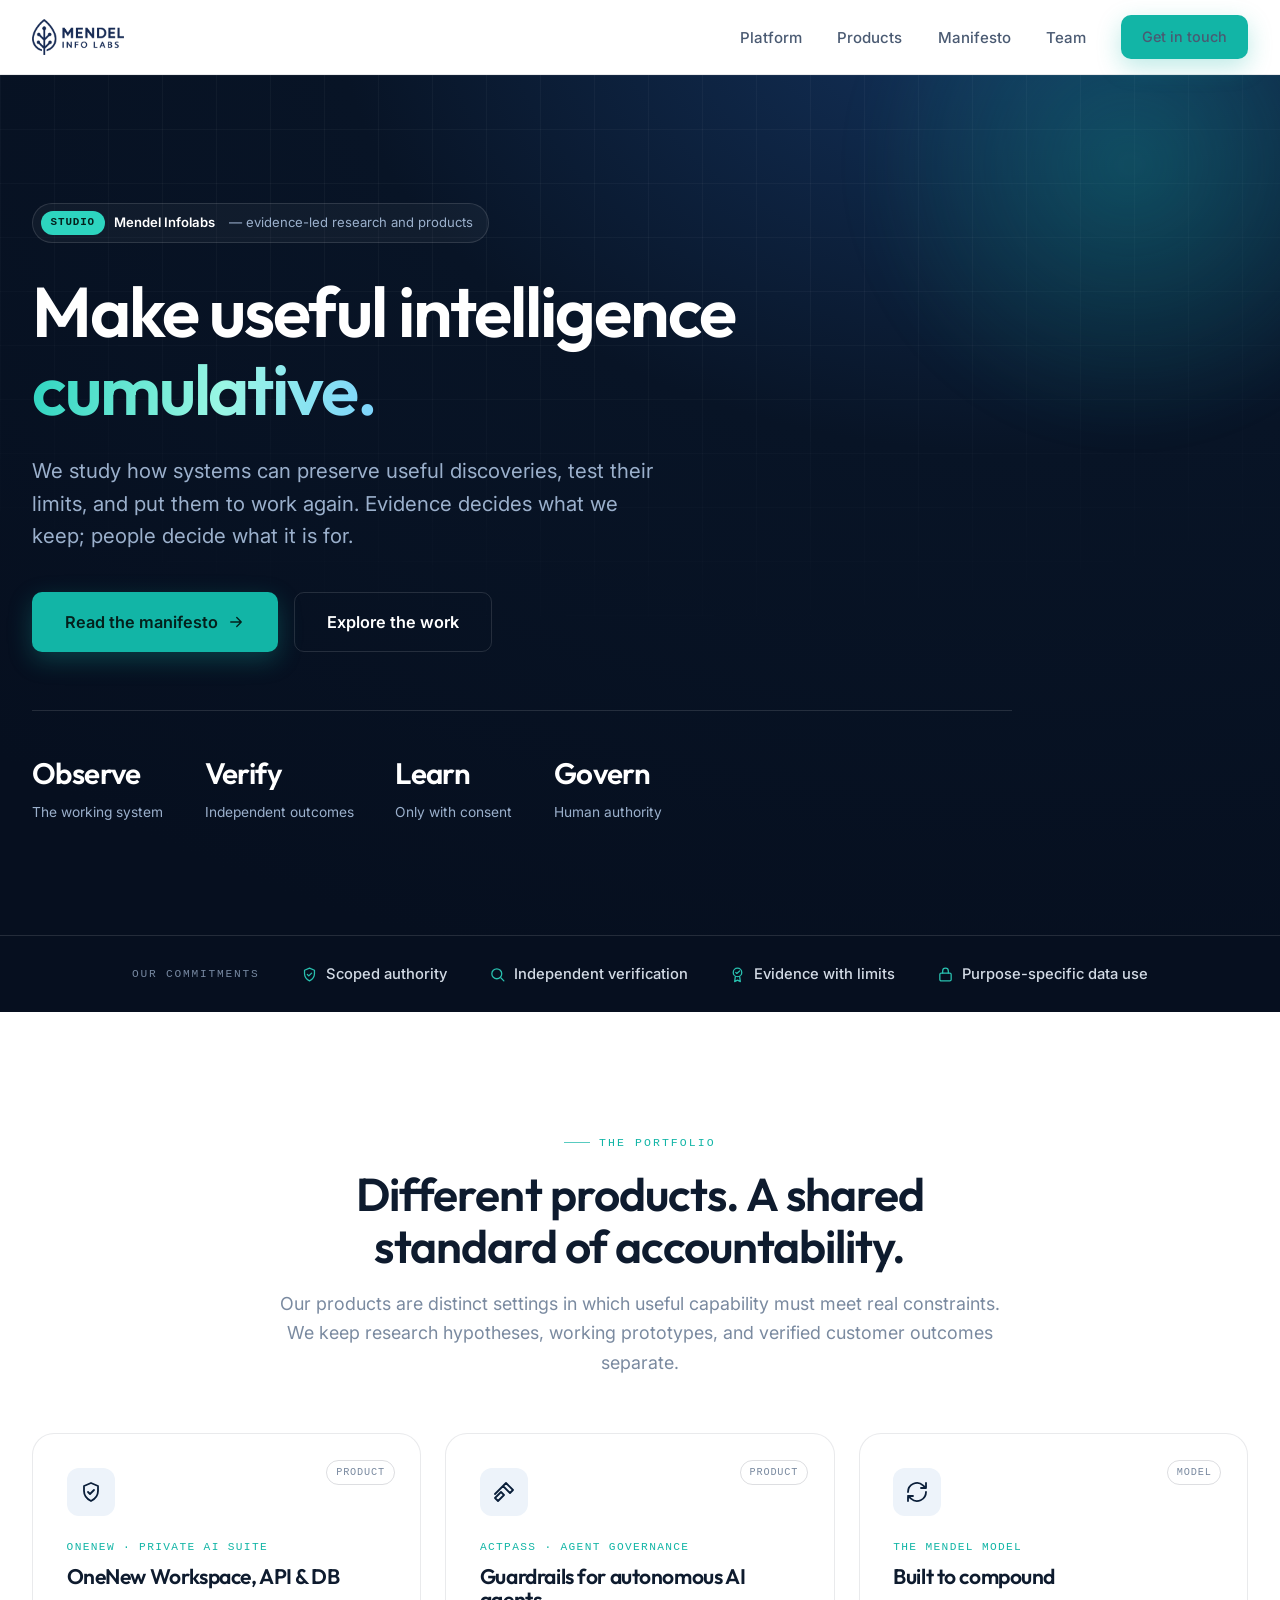
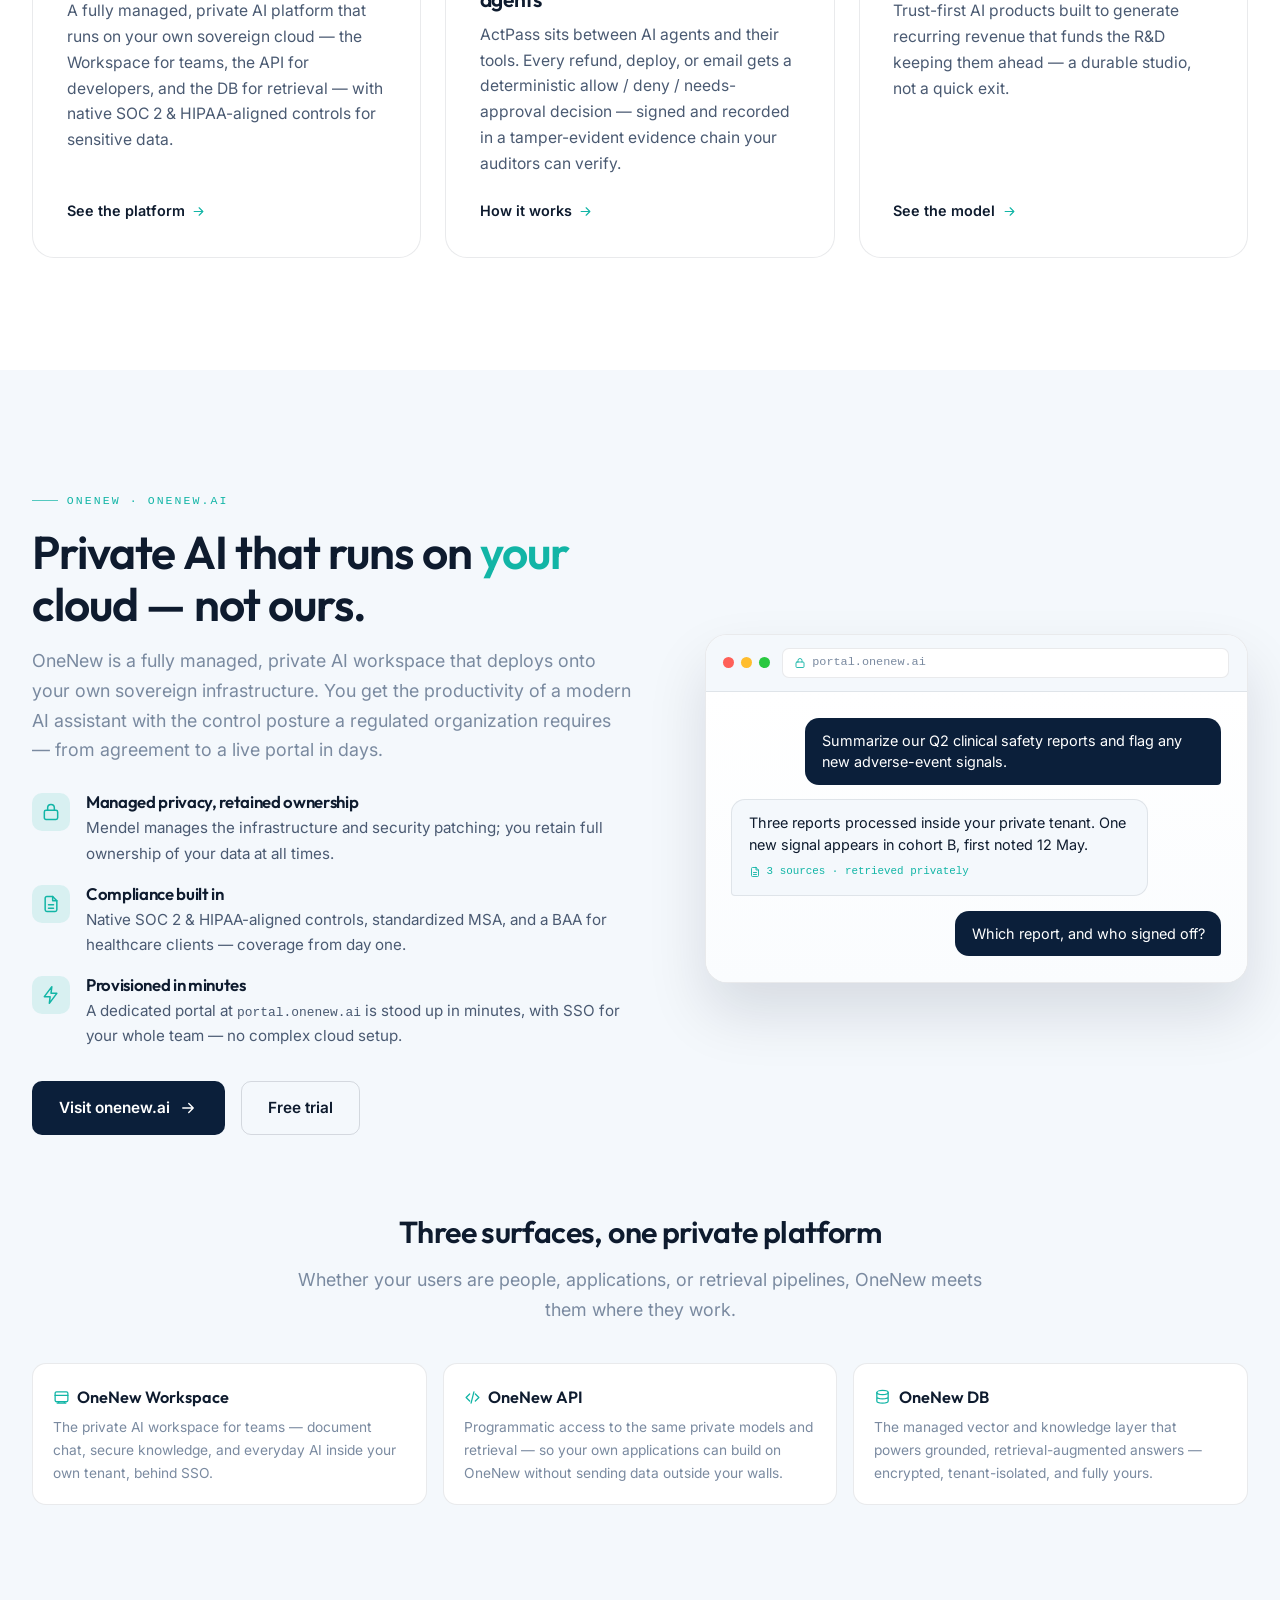
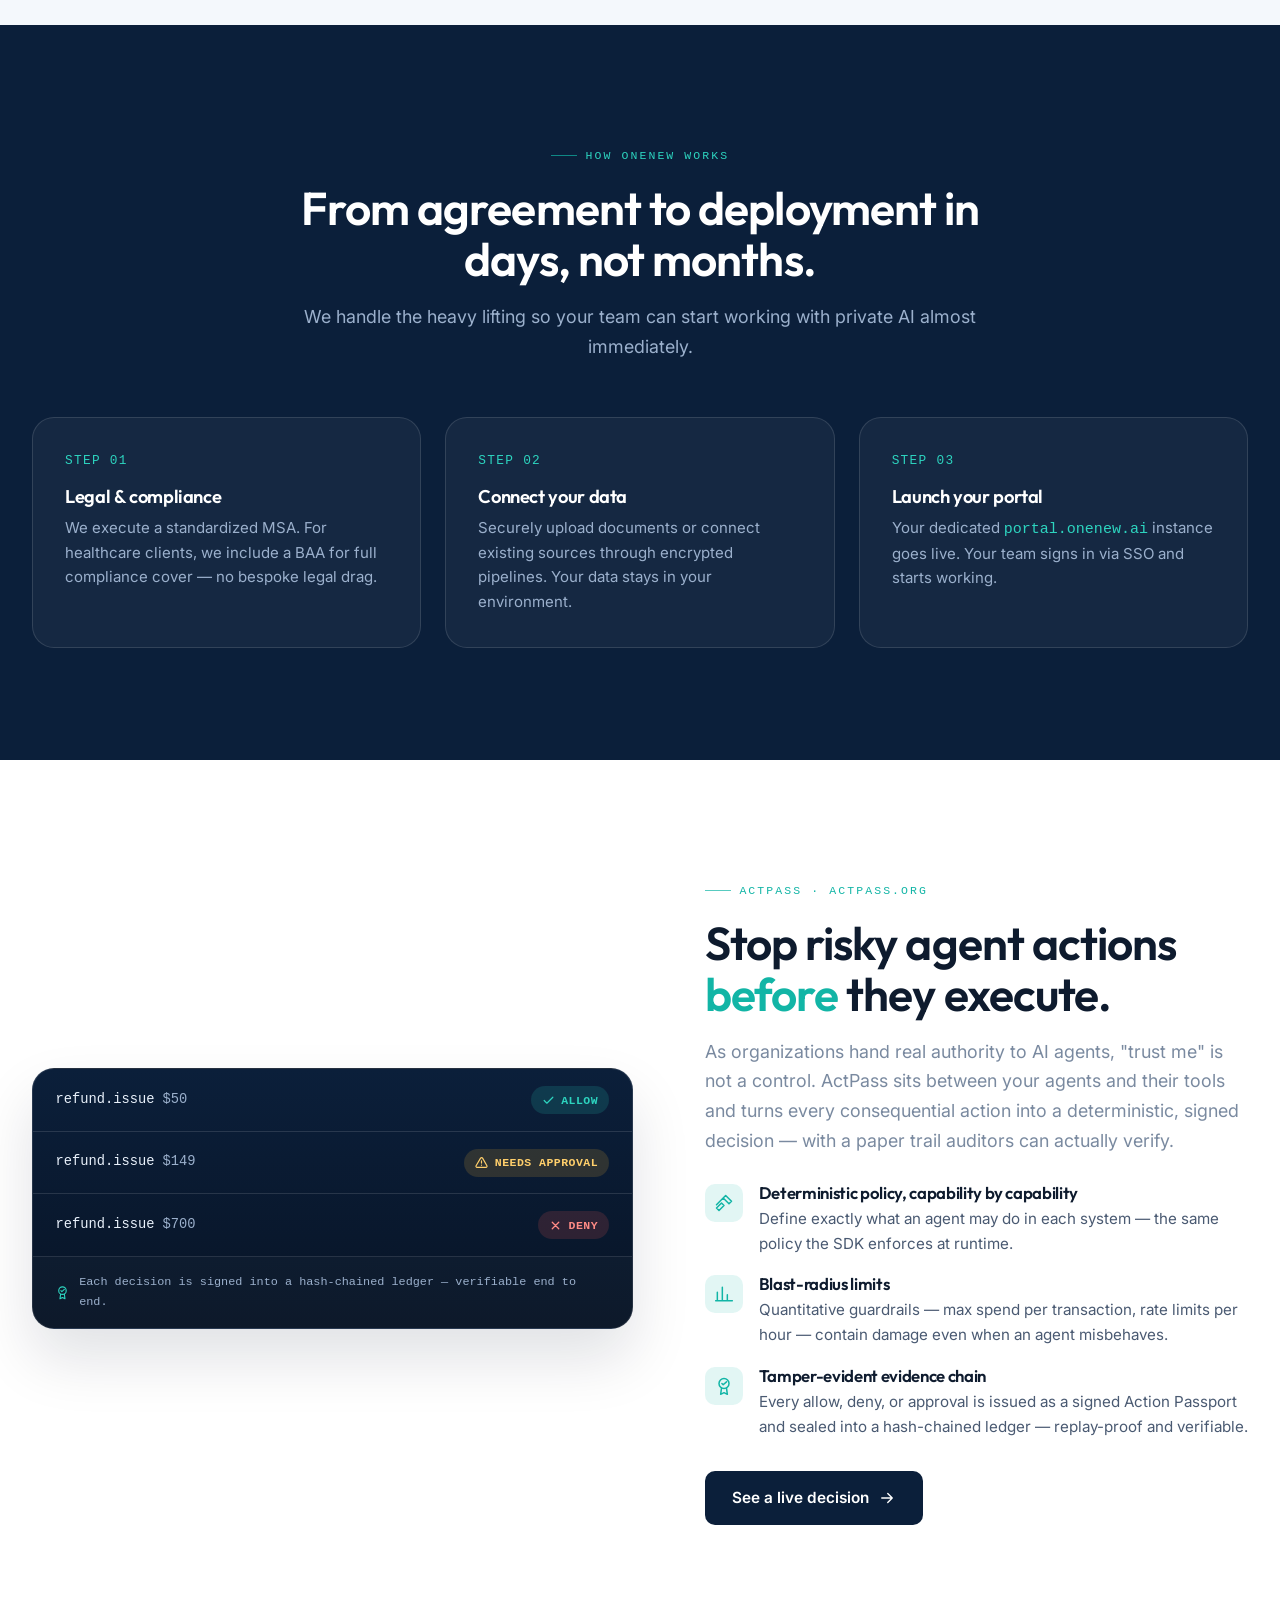
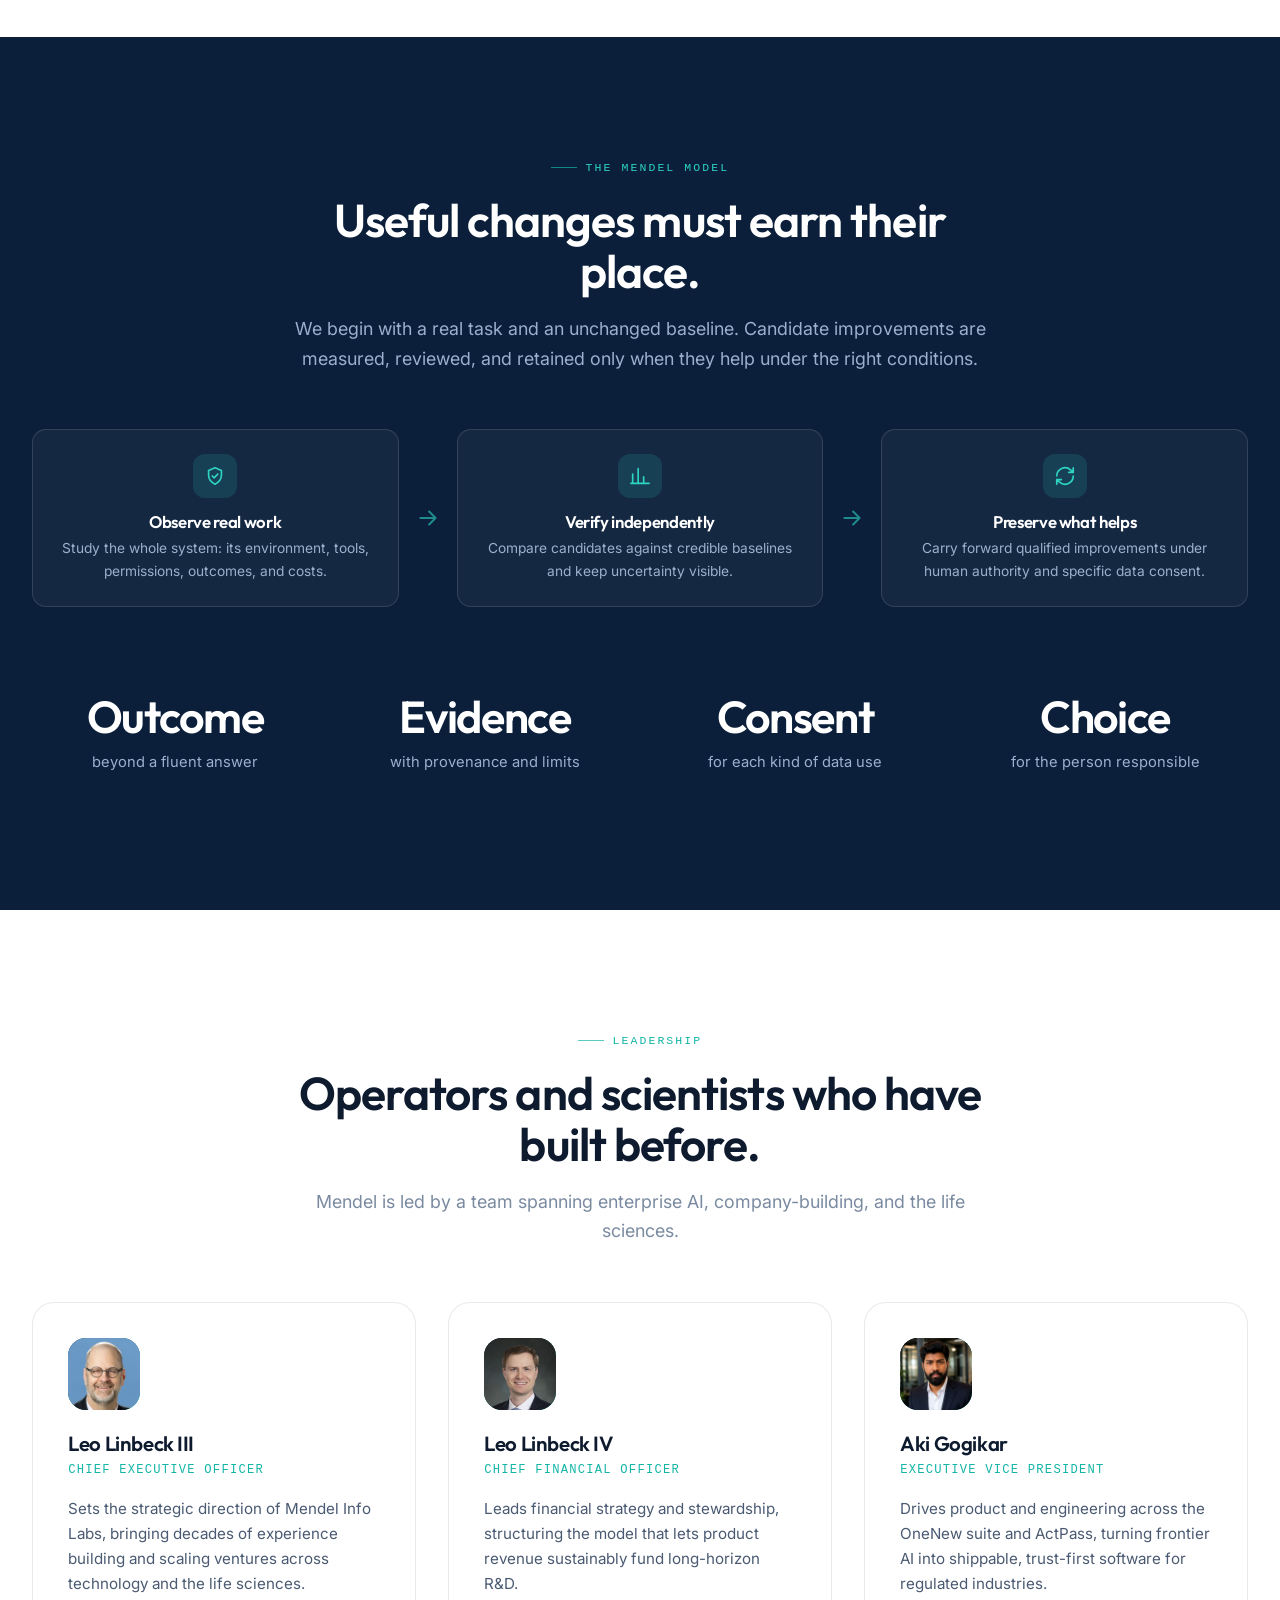
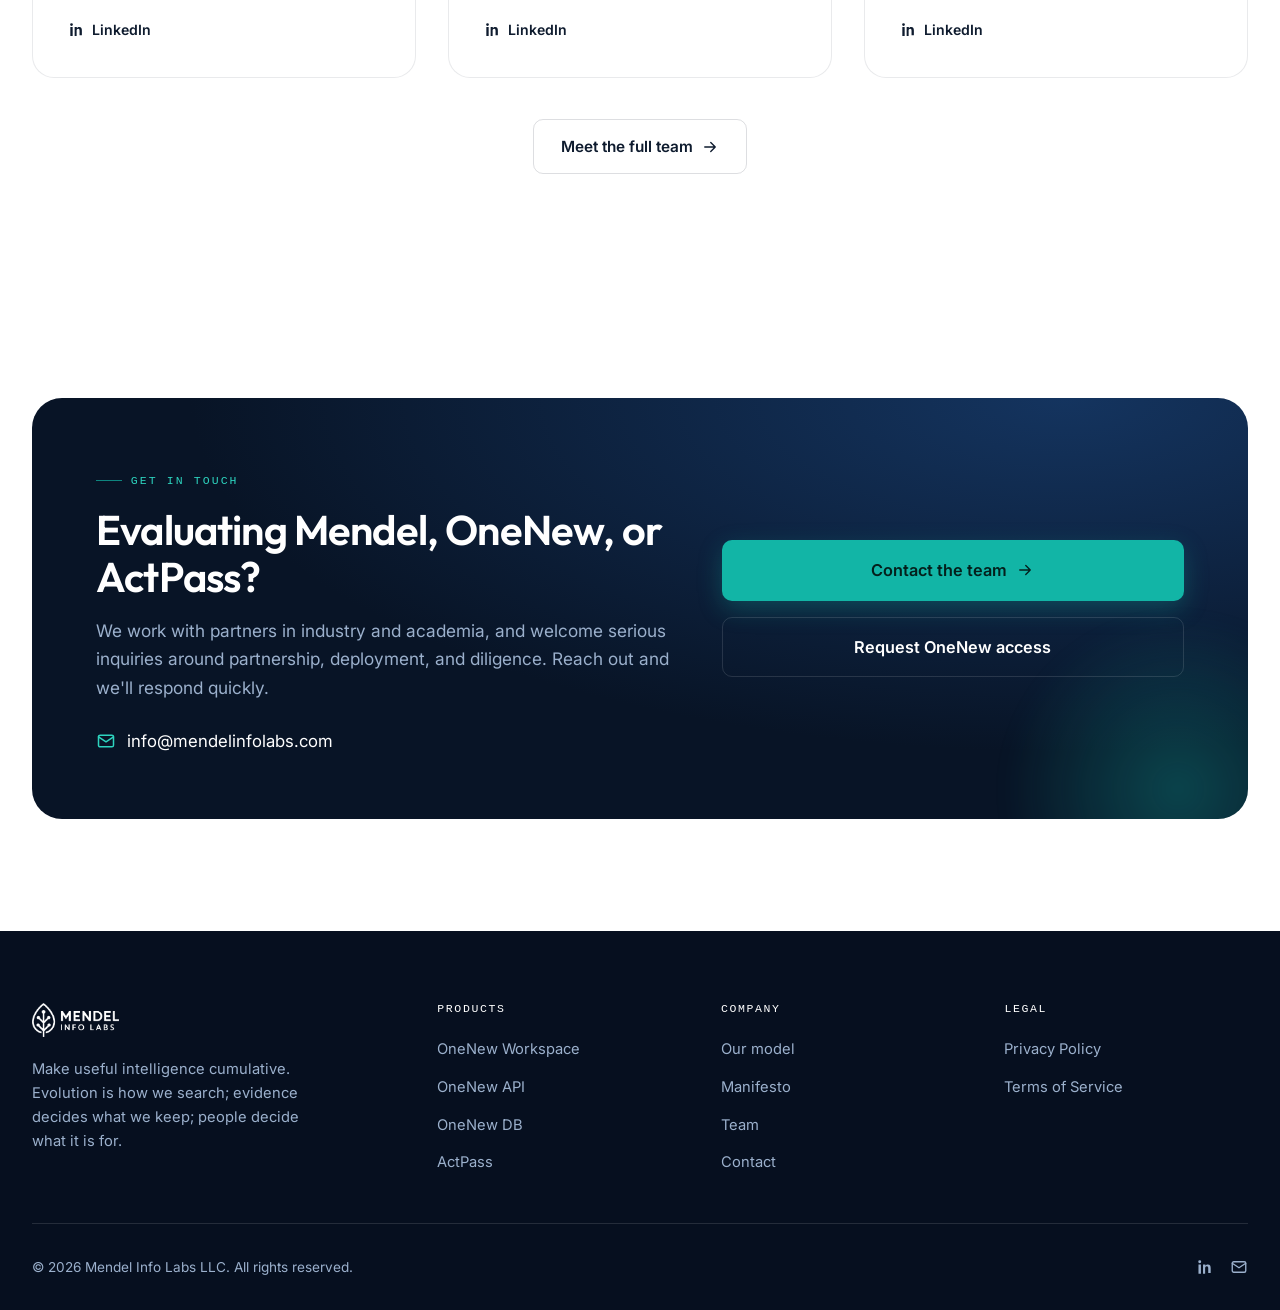
==== commit c715814d: "Fix Leo III portrait crop on team cards" ====
--- a/index.html
+++ b/index.html
@@ -23,7 +23,7 @@
     <meta name="twitter:description"
         content="Evolution is how we search. Evidence decides what we keep. People decide what it is for.">
     <meta name="twitter:image" content="https://www.mendelinfolabs.com/og-card.png">
-    <link rel="stylesheet" href="style.css">
+    <link rel="stylesheet" href="style.css?v=4">
     <link rel="icon" type="image/png" href="favicon.png">
     <link rel="apple-touch-icon" href="apple-touch-icon.png">
     <link rel="preconnect" href="https://fonts.googleapis.com">
@@ -375,7 +375,7 @@
                 </div>
                 <div class="team-grid reveal">
                     <div class="team-card">
-                        <div class="team-avatar"><img src="assets/leo-linbeck-iii.jpg" alt="Leo Linbeck III"></div>
+                        <div class="team-avatar"><img class="portrait-leo-iii" src="assets/leo-linbeck-iii.jpg" alt="Leo Linbeck III"></div>
                         <h3>Leo Linbeck III</h3>
                         <div class="role">Chief Executive Officer</div>
                         <p class="bio">Sets the strategic direction of Mendel Info Labs, bringing decades of experience
--- a/style.css
+++ b/style.css
@@ -760,11 +760,12 @@
 }
 .team-avatar img {
     width: 100%;
-    height: 100%;
+    height: 72px;
     object-fit: cover;
     object-position: center top;
     display: block;
 }
+.team-avatar .portrait-leo-iii { transform: scale(1.25); transform-origin: center top; }
 .team-card h3 { font-size: 1.28rem; margin-bottom: 0.25rem; }
 .team-card .role {
     font-family: var(--font-mono);
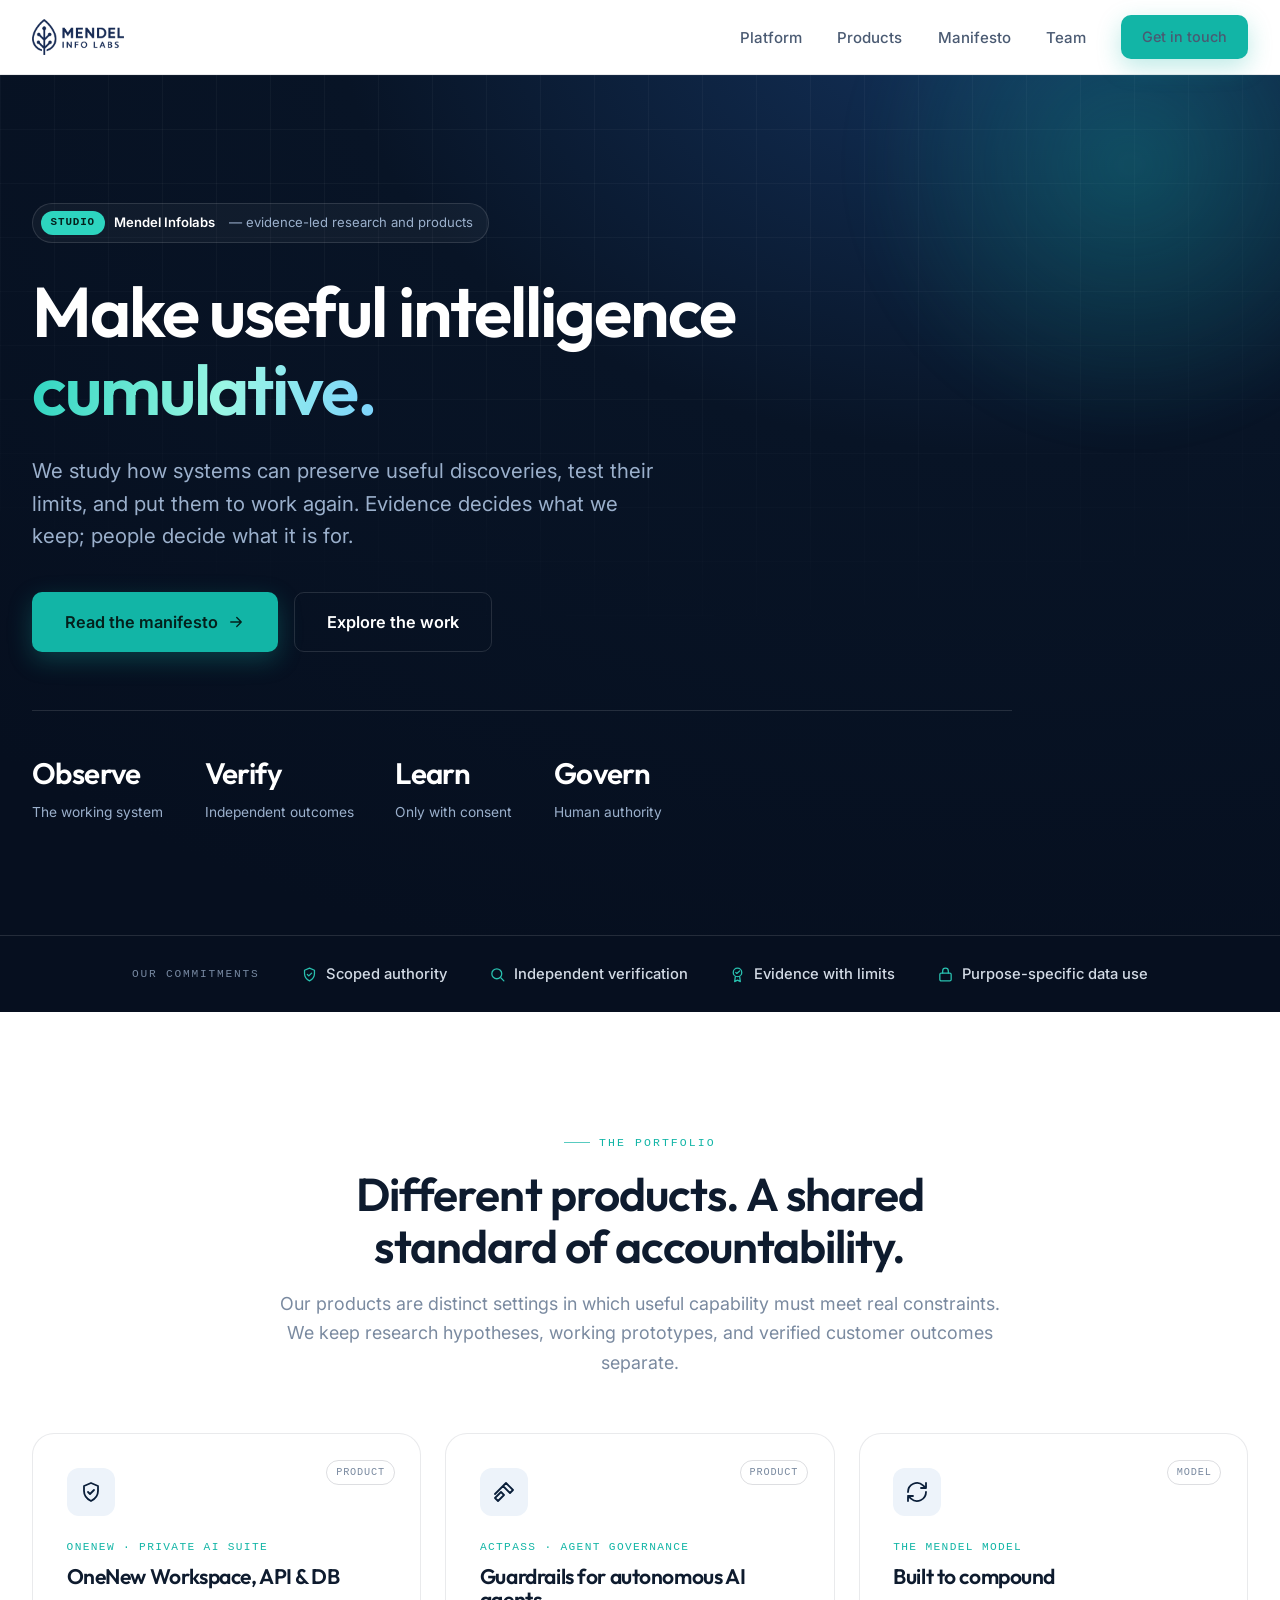
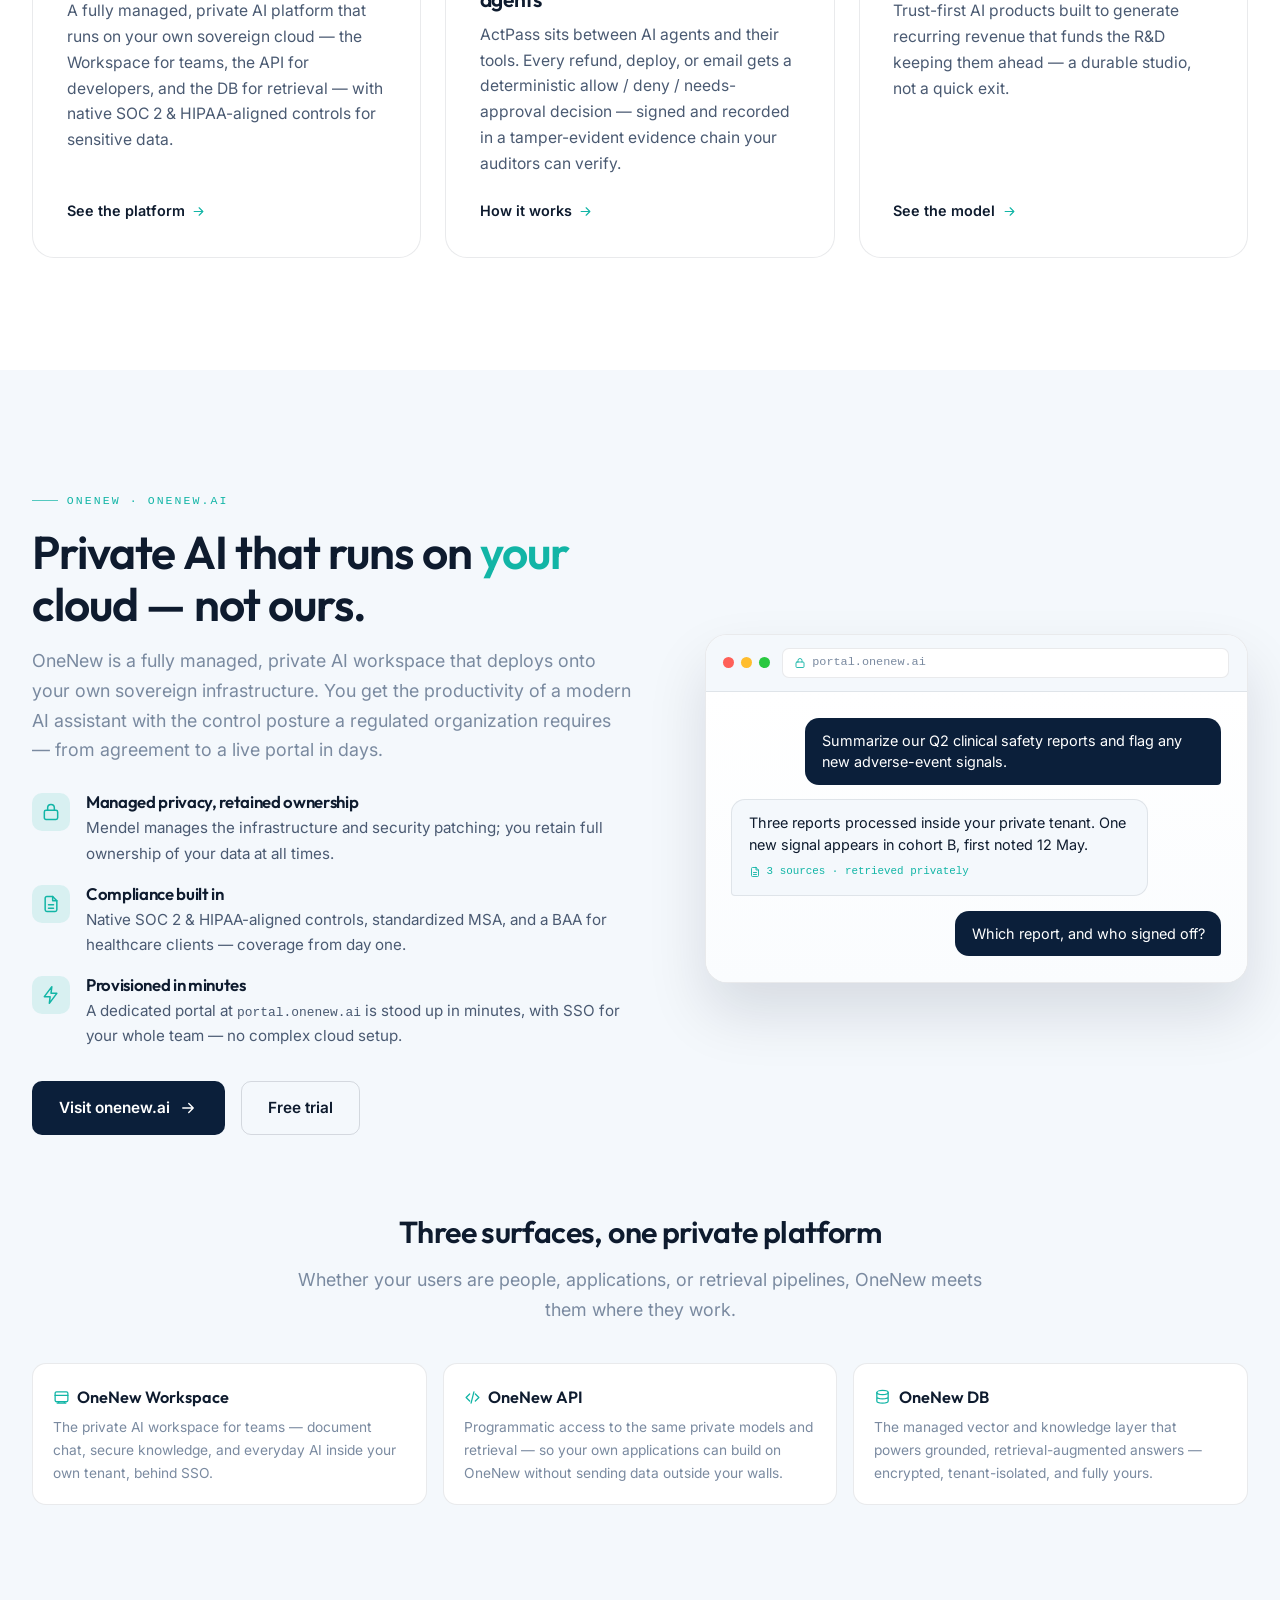
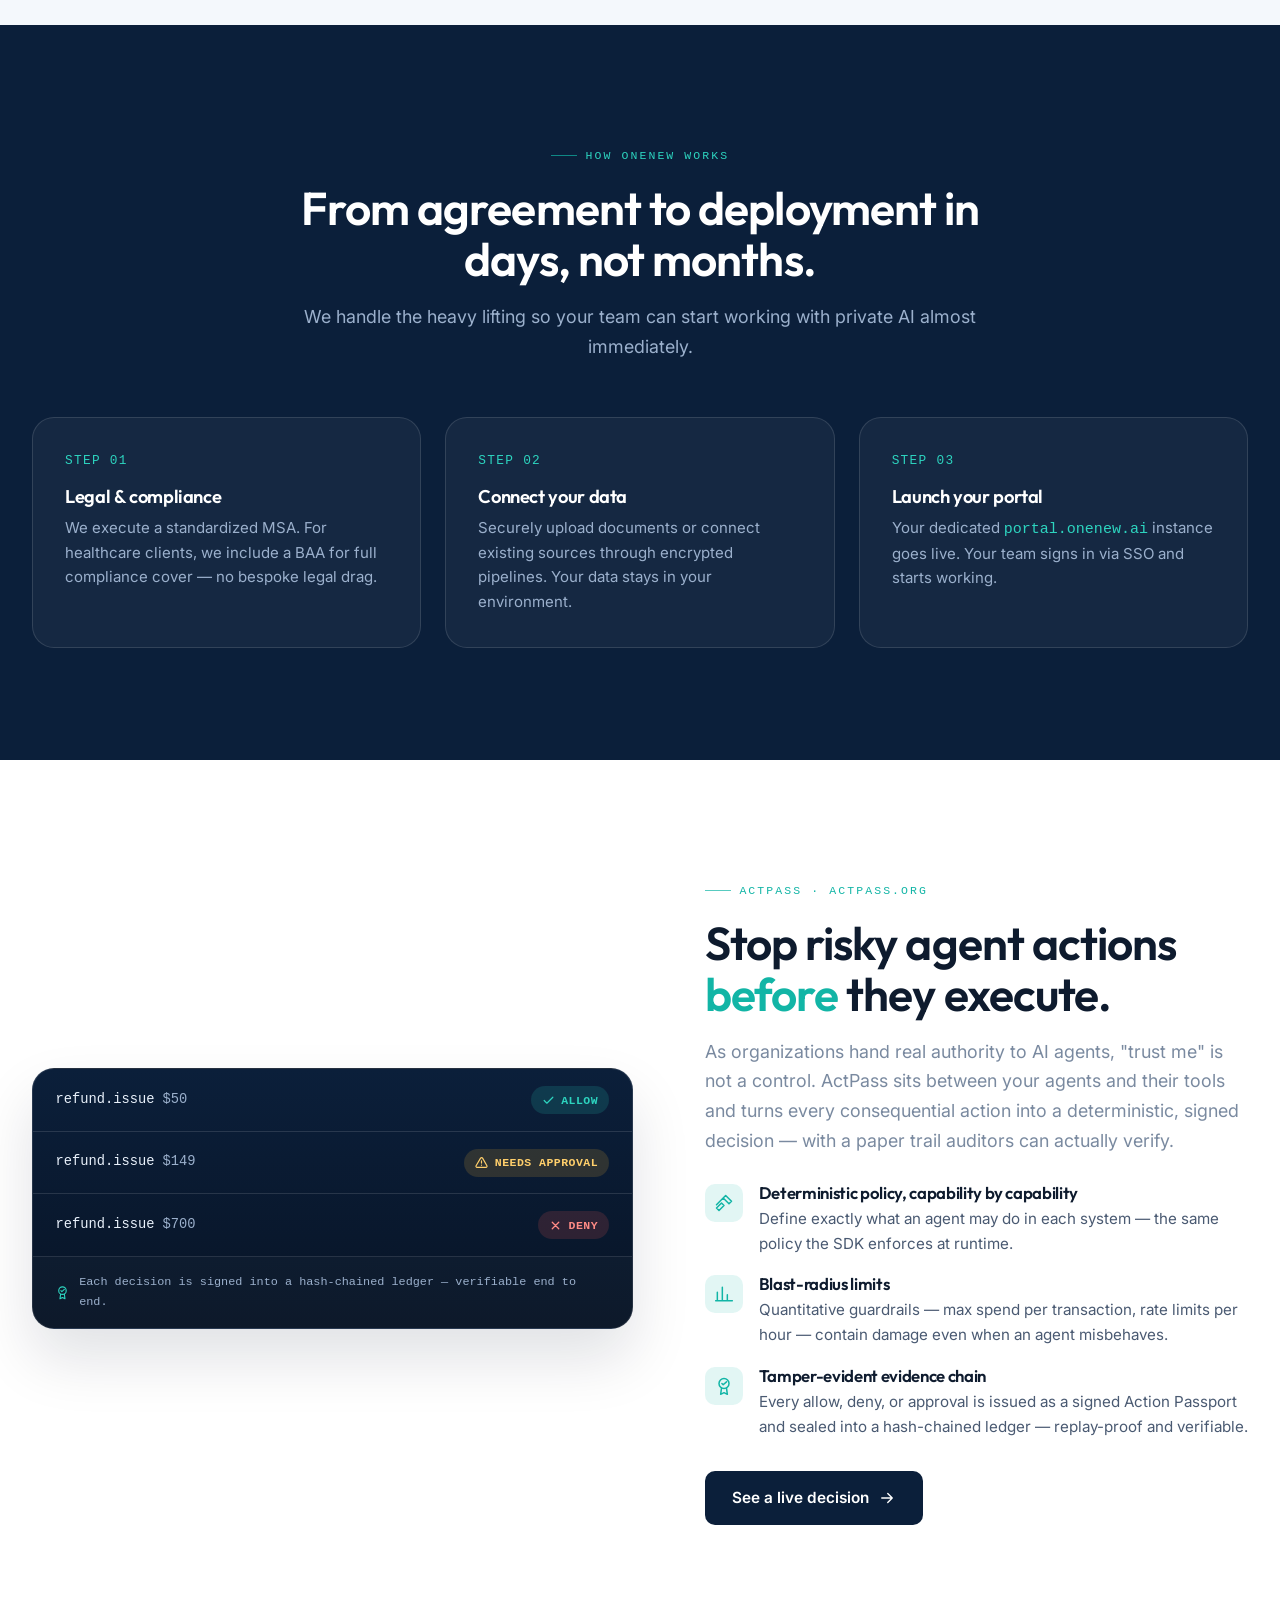
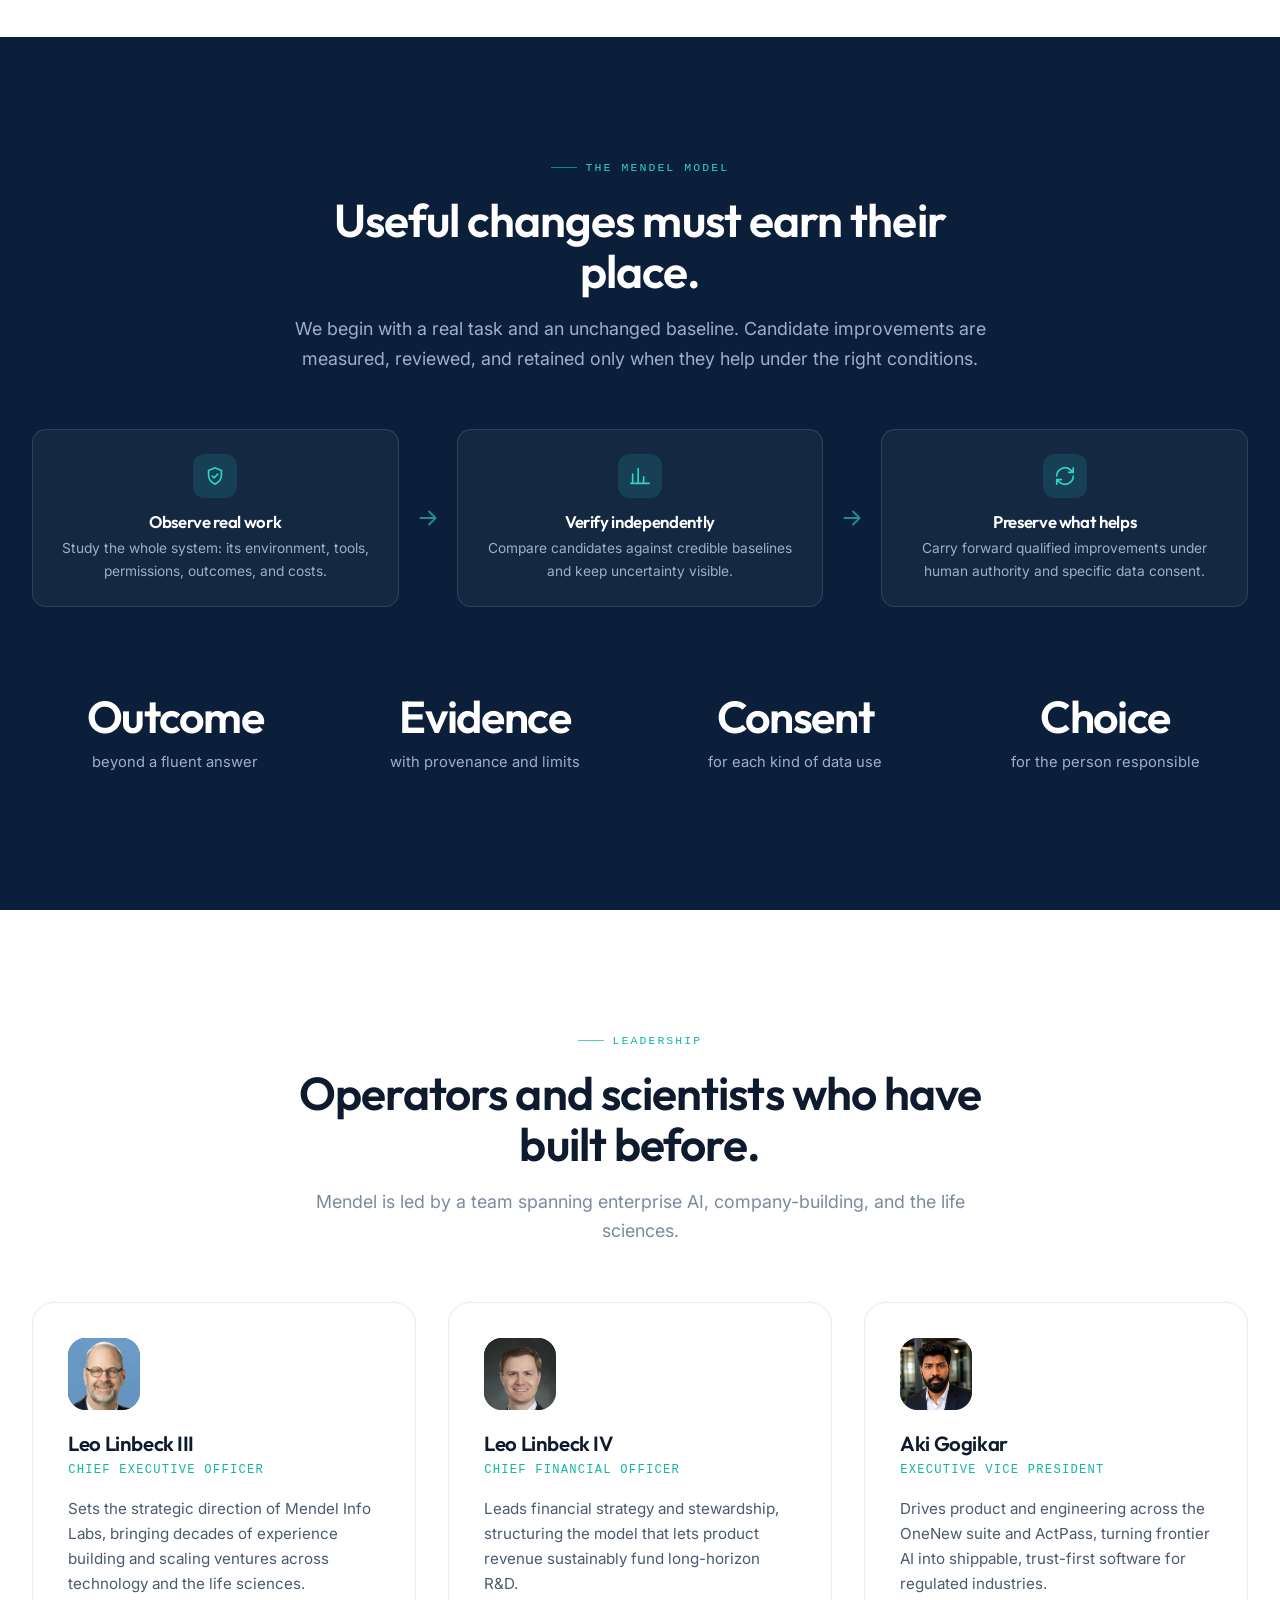
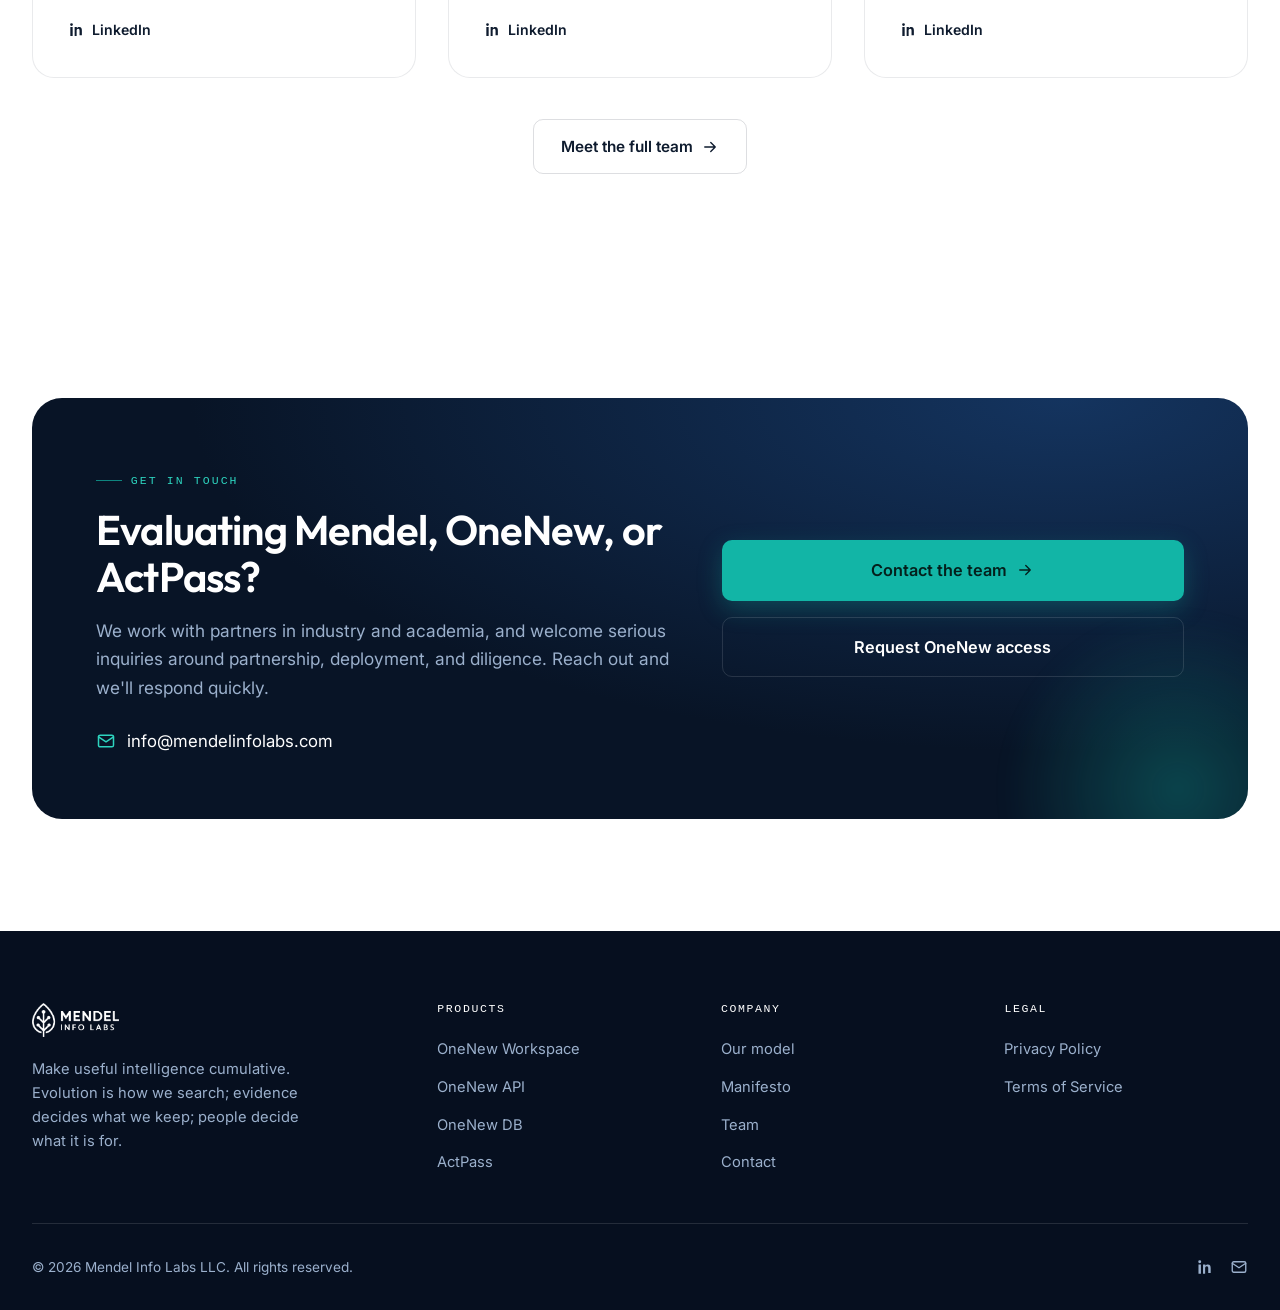
==== commit 0a835ddf: "Balance leadership portrait framing" ====
--- a/index.html
+++ b/index.html
@@ -23,7 +23,7 @@
     <meta name="twitter:description"
         content="Evolution is how we search. Evidence decides what we keep. People decide what it is for.">
     <meta name="twitter:image" content="https://www.mendelinfolabs.com/og-card.png">
-    <link rel="stylesheet" href="style.css?v=4">
+    <link rel="stylesheet" href="style.css?v=6">
     <link rel="icon" type="image/png" href="favicon.png">
     <link rel="apple-touch-icon" href="apple-touch-icon.png">
     <link rel="preconnect" href="https://fonts.googleapis.com">
@@ -384,7 +384,7 @@
                             <svg><use href="#i-li"/></svg> LinkedIn</a>
                     </div>
                     <div class="team-card">
-                        <div class="team-avatar"><img src="assets/leo-linbeck-iv.jpg" alt="Leo Linbeck IV"></div>
+                        <div class="team-avatar"><img class="portrait-leo-iv" src="assets/leo-linbeck-iv.jpg" alt="Leo Linbeck IV"></div>
                         <h3>Leo Linbeck IV</h3>
                         <div class="role">Chief Financial Officer</div>
                         <p class="bio">Leads financial strategy and stewardship, structuring the model that lets product
@@ -393,7 +393,7 @@
                             <svg><use href="#i-li"/></svg> LinkedIn</a>
                     </div>
                     <div class="team-card">
-                        <div class="team-avatar"><img src="assets/aki-gogikar.jpg" alt="Aki Gogikar"></div>
+                        <div class="team-avatar"><img class="portrait-aki" src="assets/aki-gogikar.jpg" alt="Aki Gogikar"></div>
                         <h3>Aki Gogikar</h3>
                         <div class="role">Executive Vice President</div>
                         <p class="bio">Drives product and engineering across the OneNew suite and ActPass, turning
--- a/style.css
+++ b/style.css
@@ -766,6 +766,8 @@
     display: block;
 }
 .team-avatar .portrait-leo-iii { transform: scale(1.25); transform-origin: center top; }
+.team-avatar .portrait-leo-iv { transform: scale(1.15); transform-origin: center top; }
+.team-avatar .portrait-aki { transform: scale(1.15); transform-origin: center top; }
 .team-card h3 { font-size: 1.28rem; margin-bottom: 0.25rem; }
 .team-card .role {
     font-family: var(--font-mono);
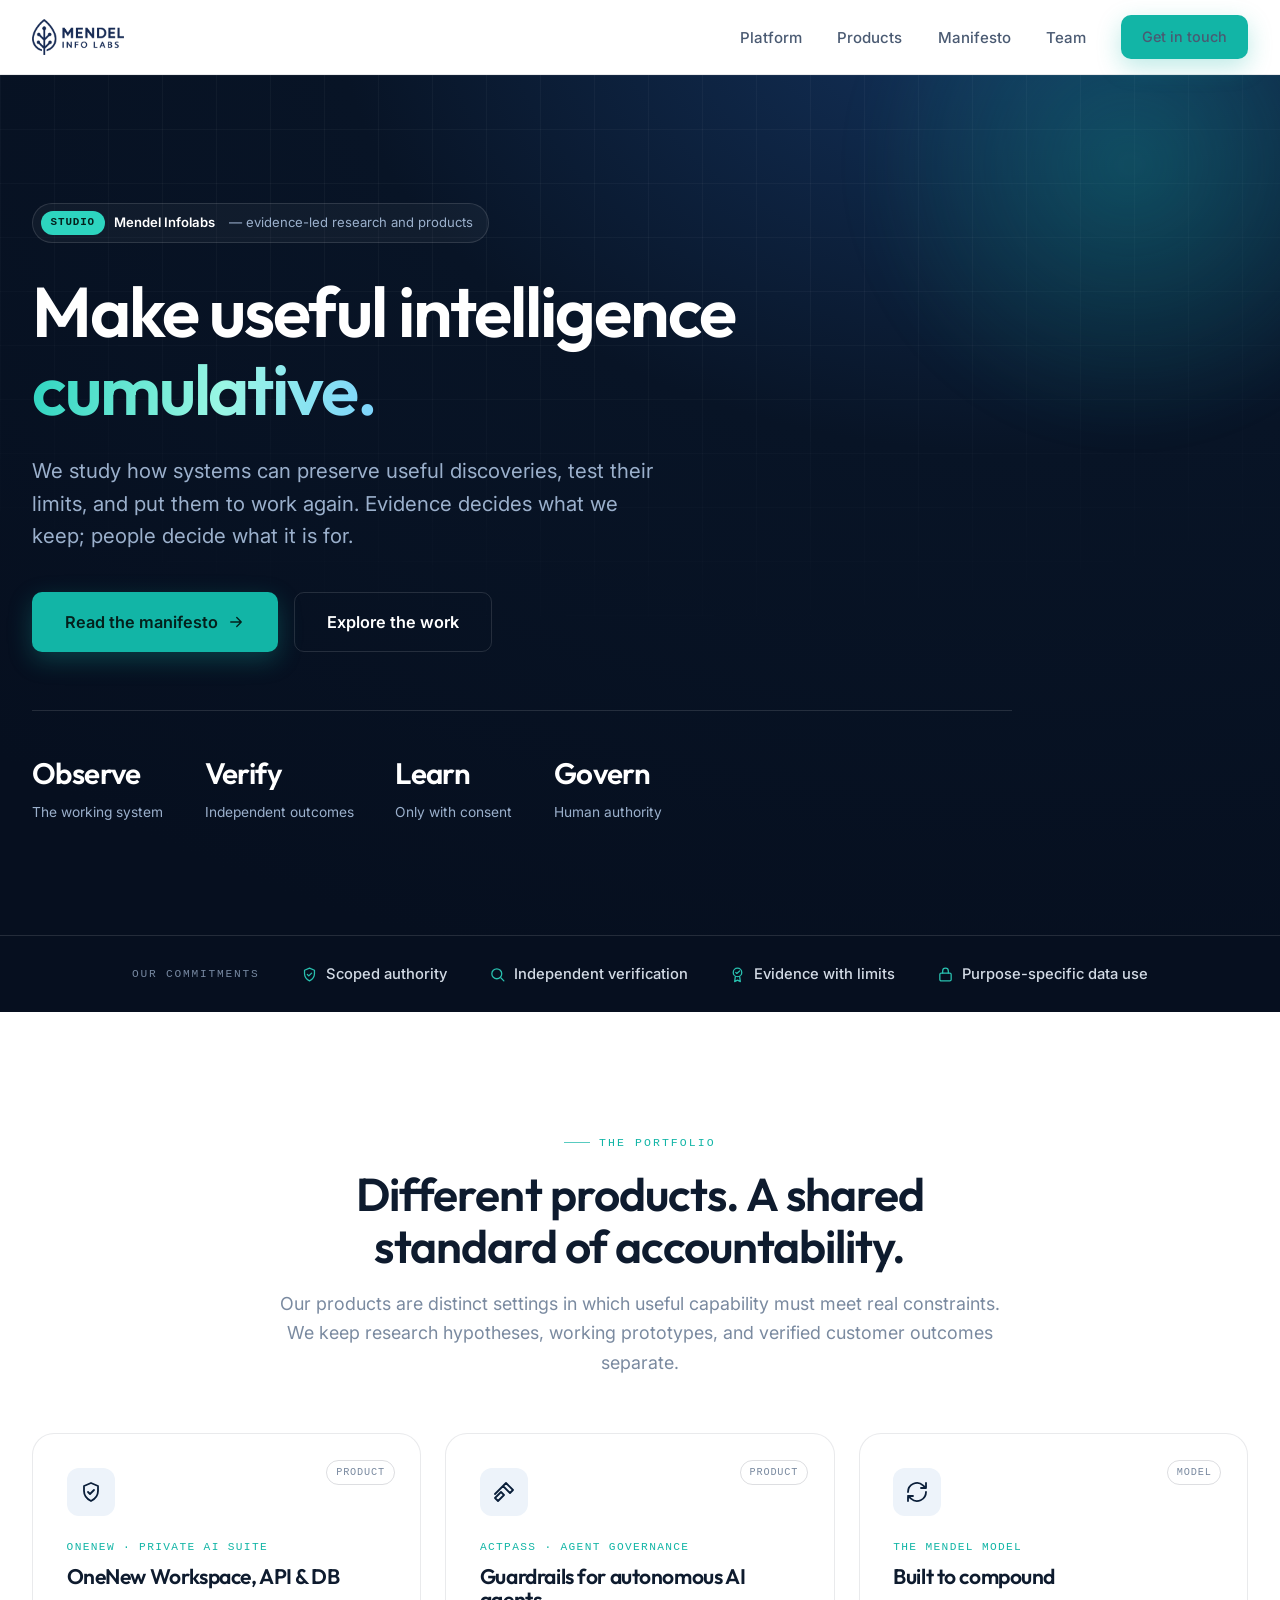
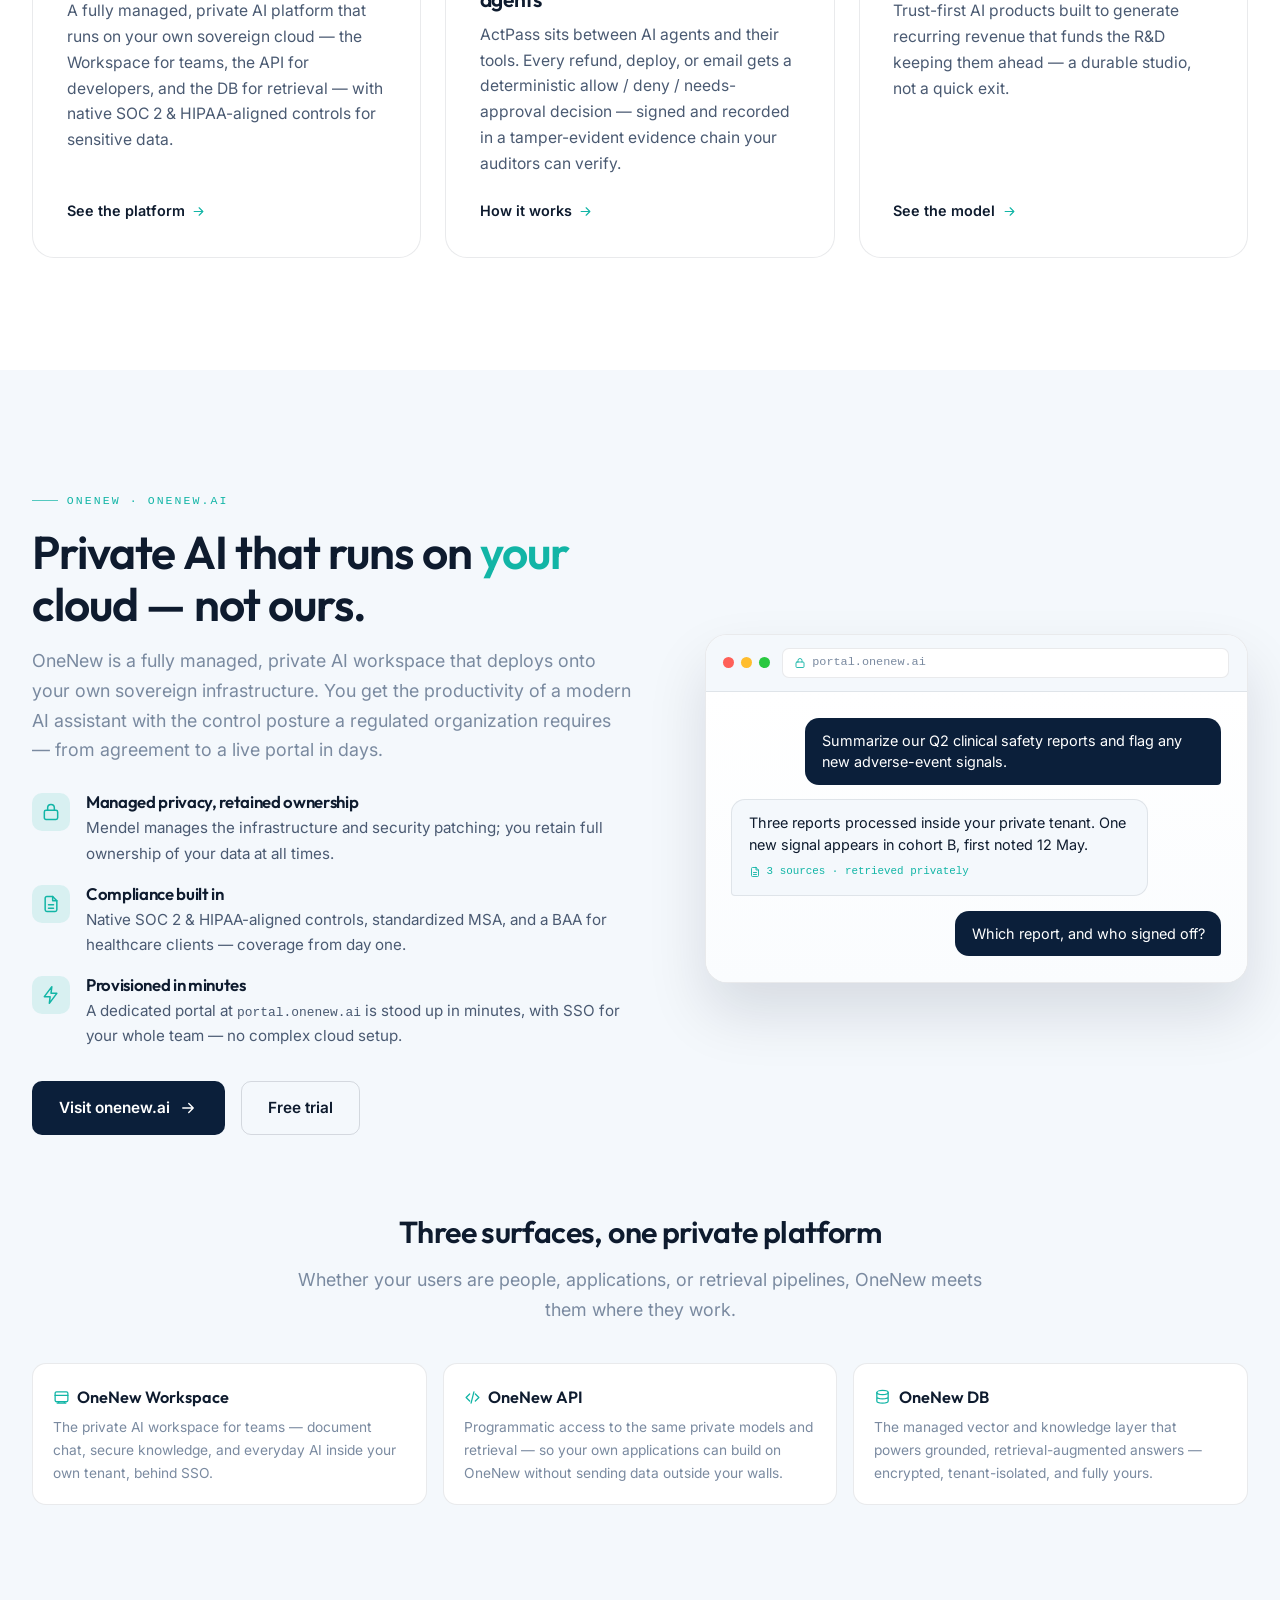
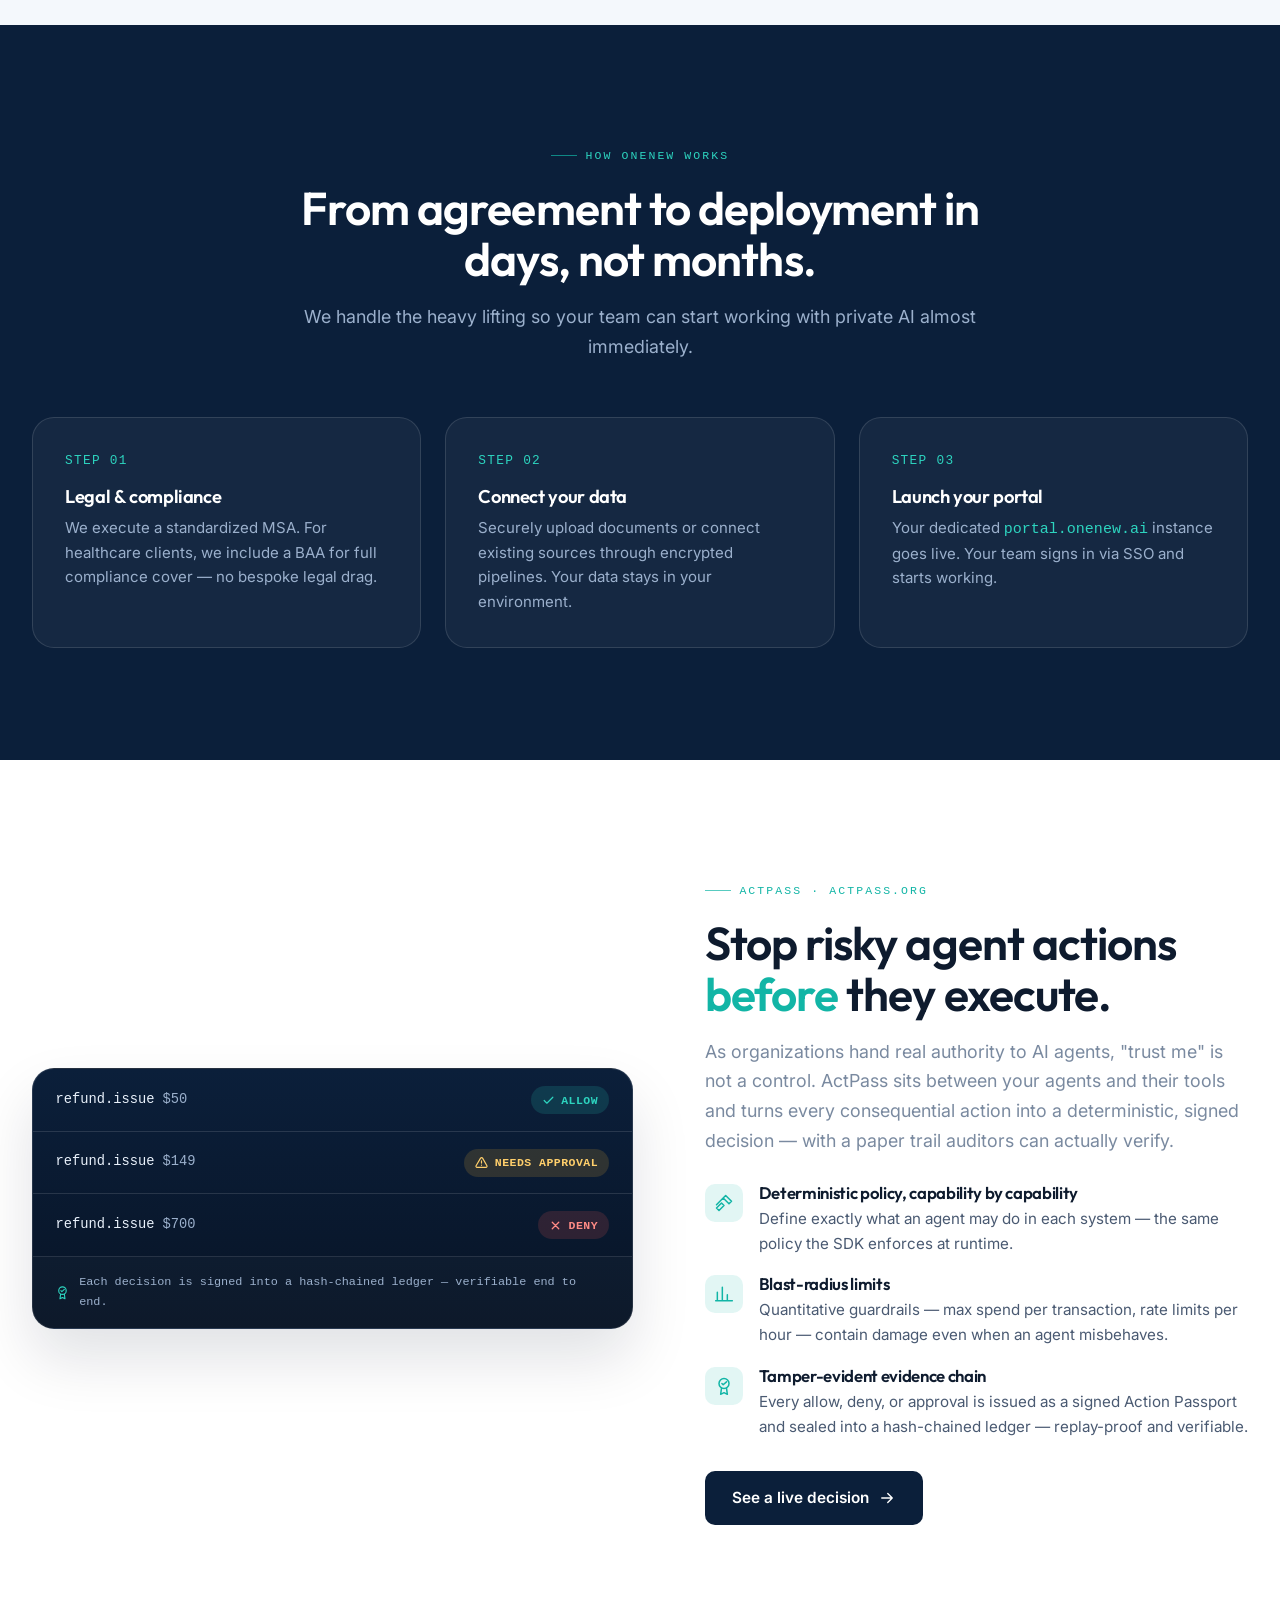
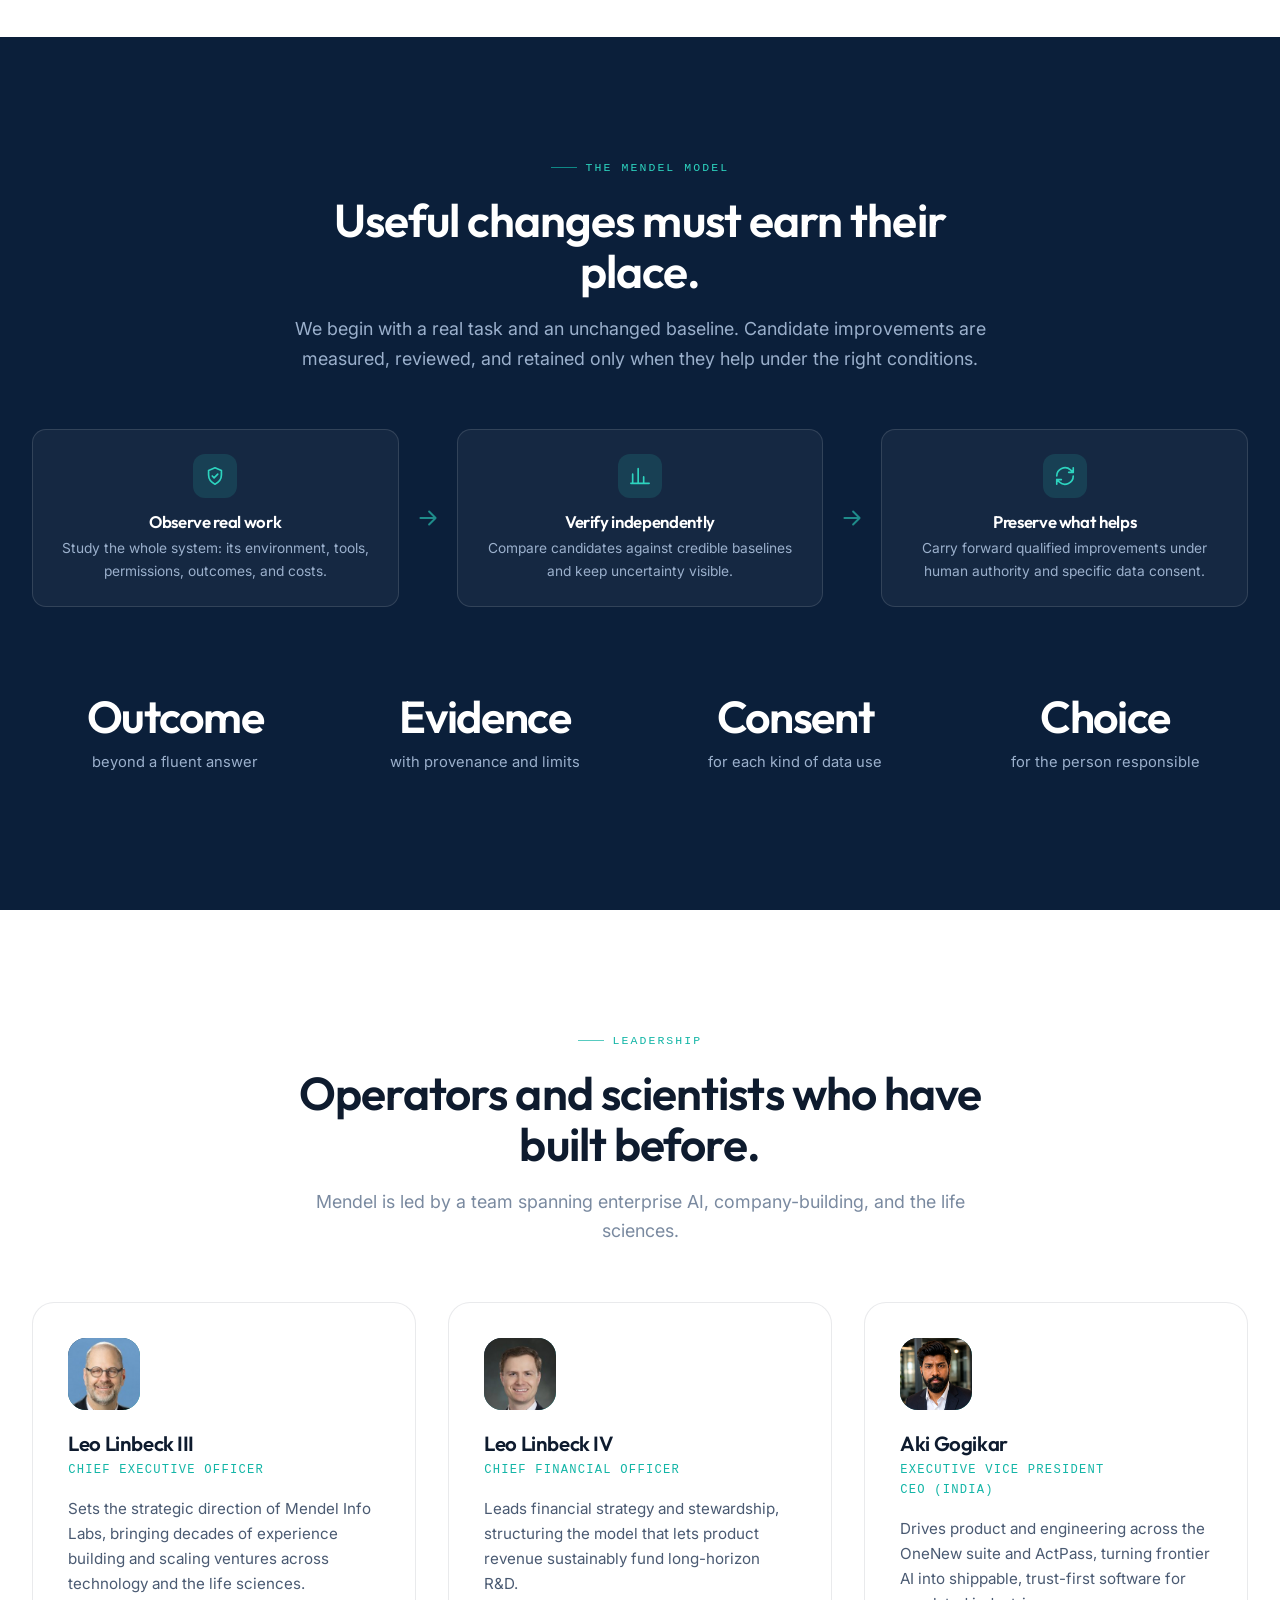
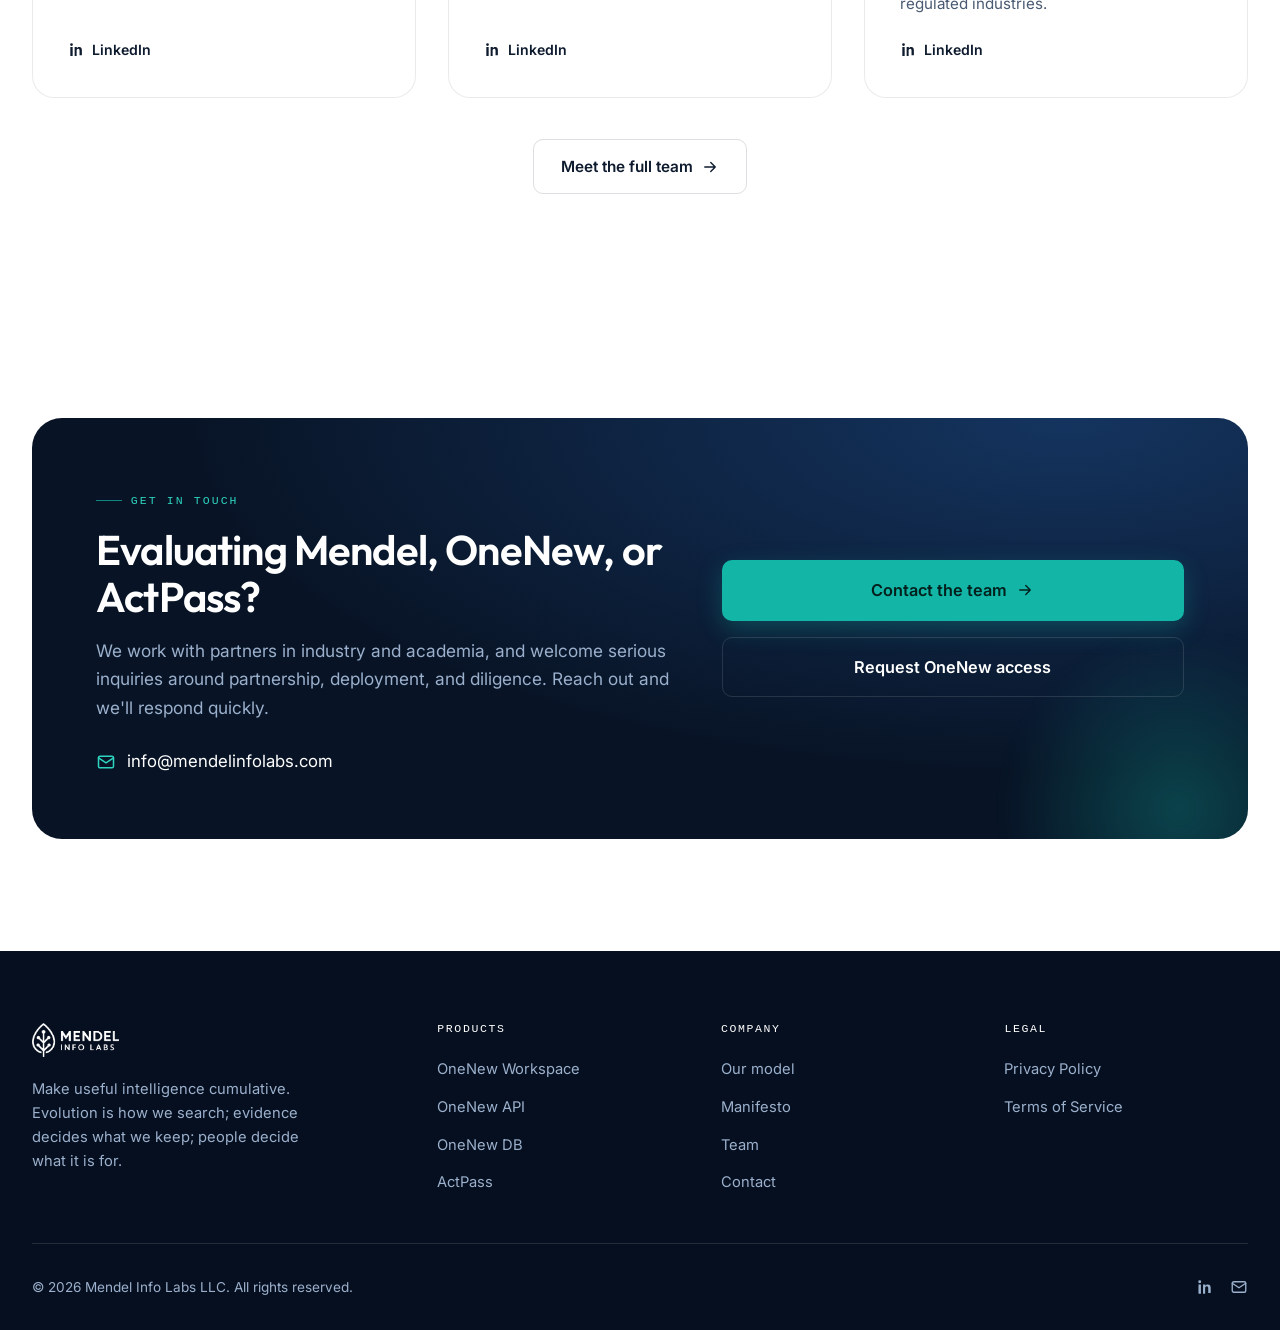
==== commit 5397fa3b: "docs: add CEO (India) to Aki's leadership role" ====
--- a/index.html
+++ b/index.html
@@ -395,7 +395,7 @@
                     <div class="team-card">
                         <div class="team-avatar"><img class="portrait-aki" src="assets/aki-gogikar.jpg" alt="Aki Gogikar"></div>
                         <h3>Aki Gogikar</h3>
-                        <div class="role">Executive Vice President</div>
+                        <div class="role">Executive Vice President<br>CEO (India)</div>
                         <p class="bio">Drives product and engineering across the OneNew suite and ActPass, turning
                             frontier AI into shippable, trust-first software for regulated industries.</p>
                         <a class="li" href="https://www.linkedin.com/in/akigogikar/" target="_blank" rel="noopener">
